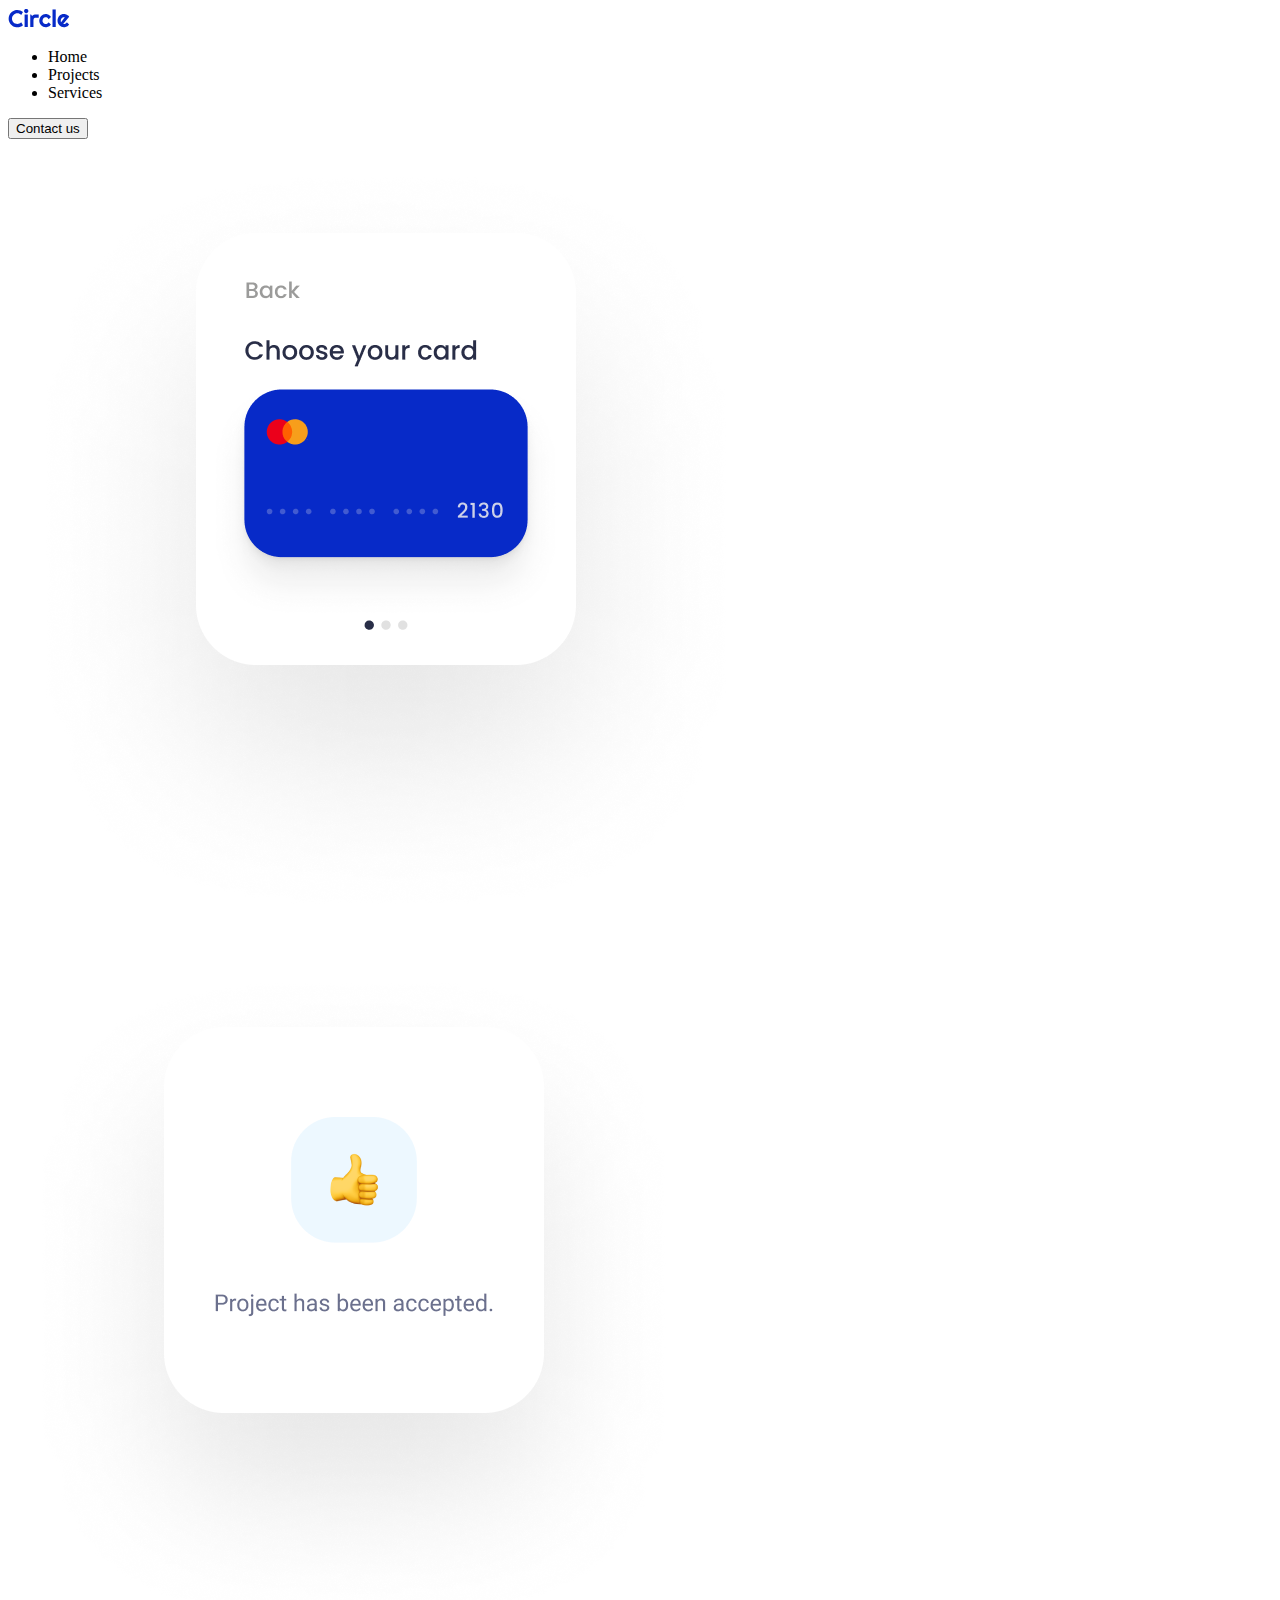
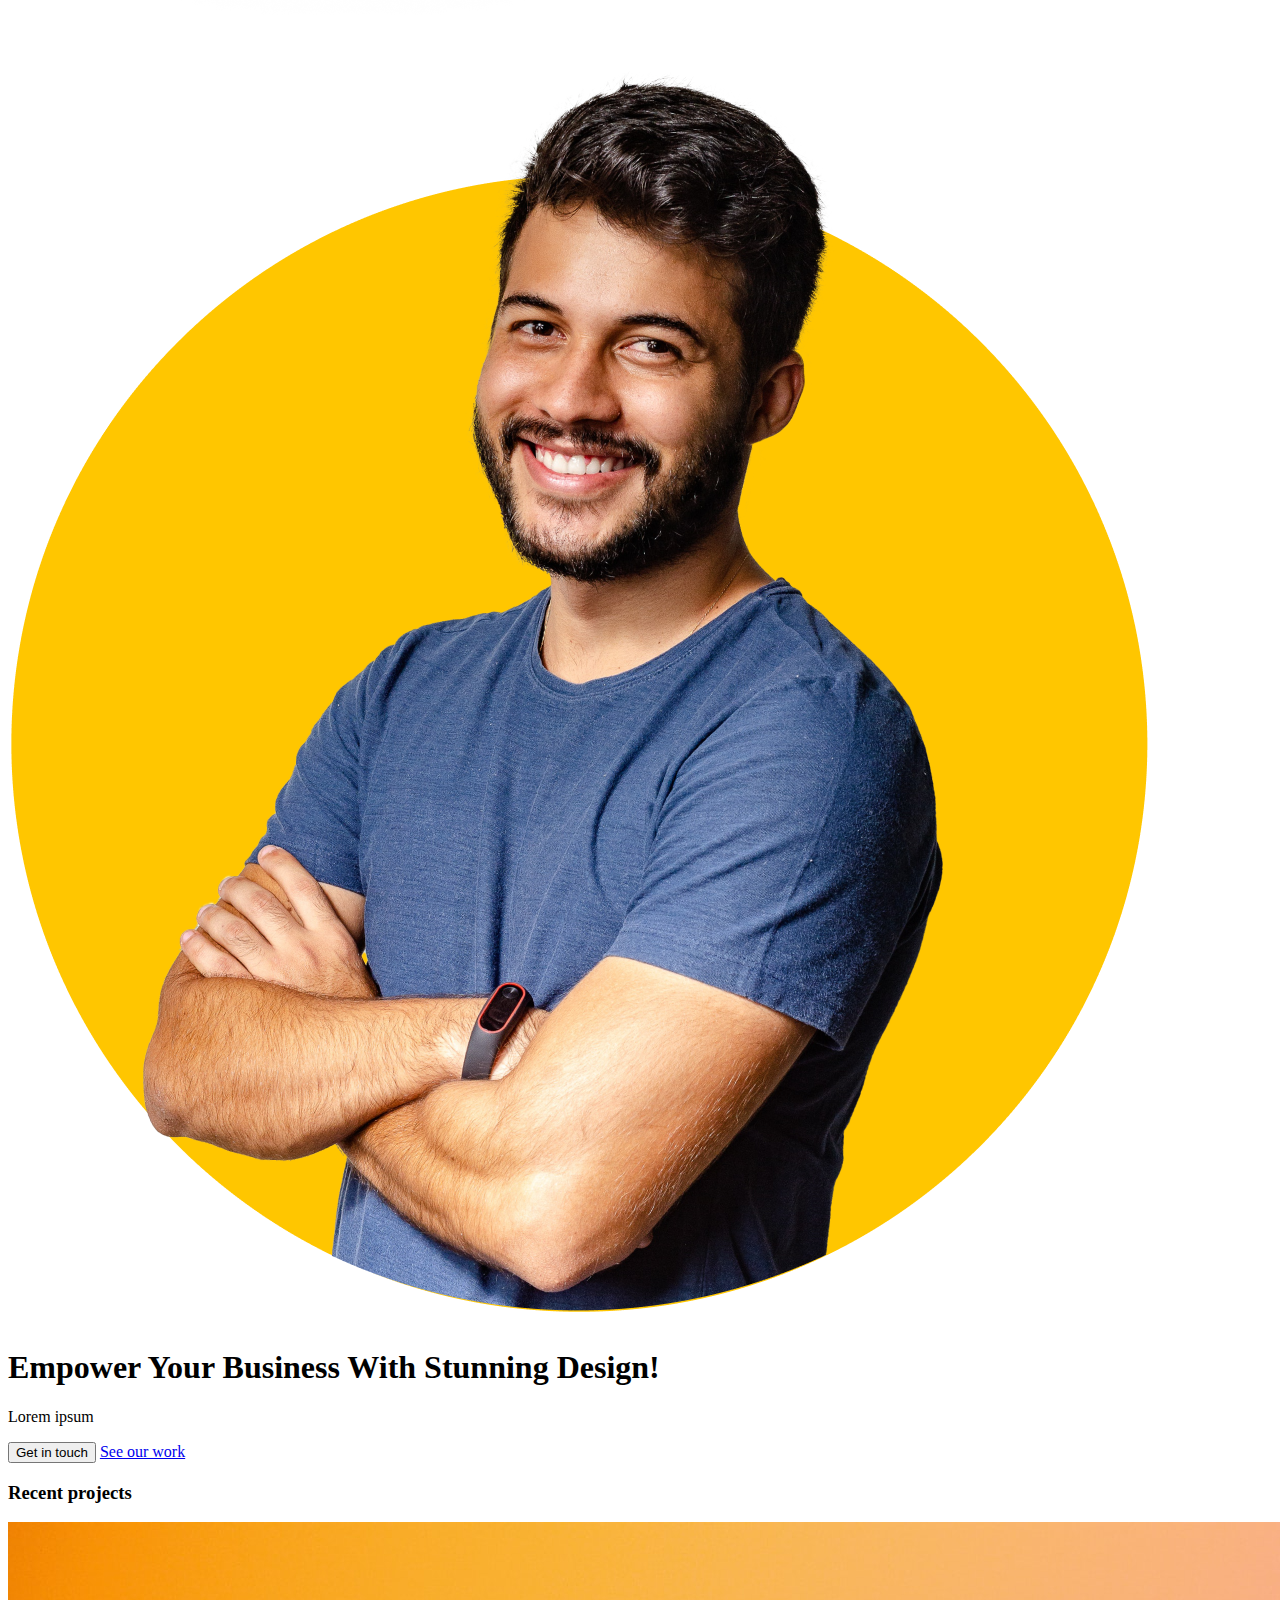
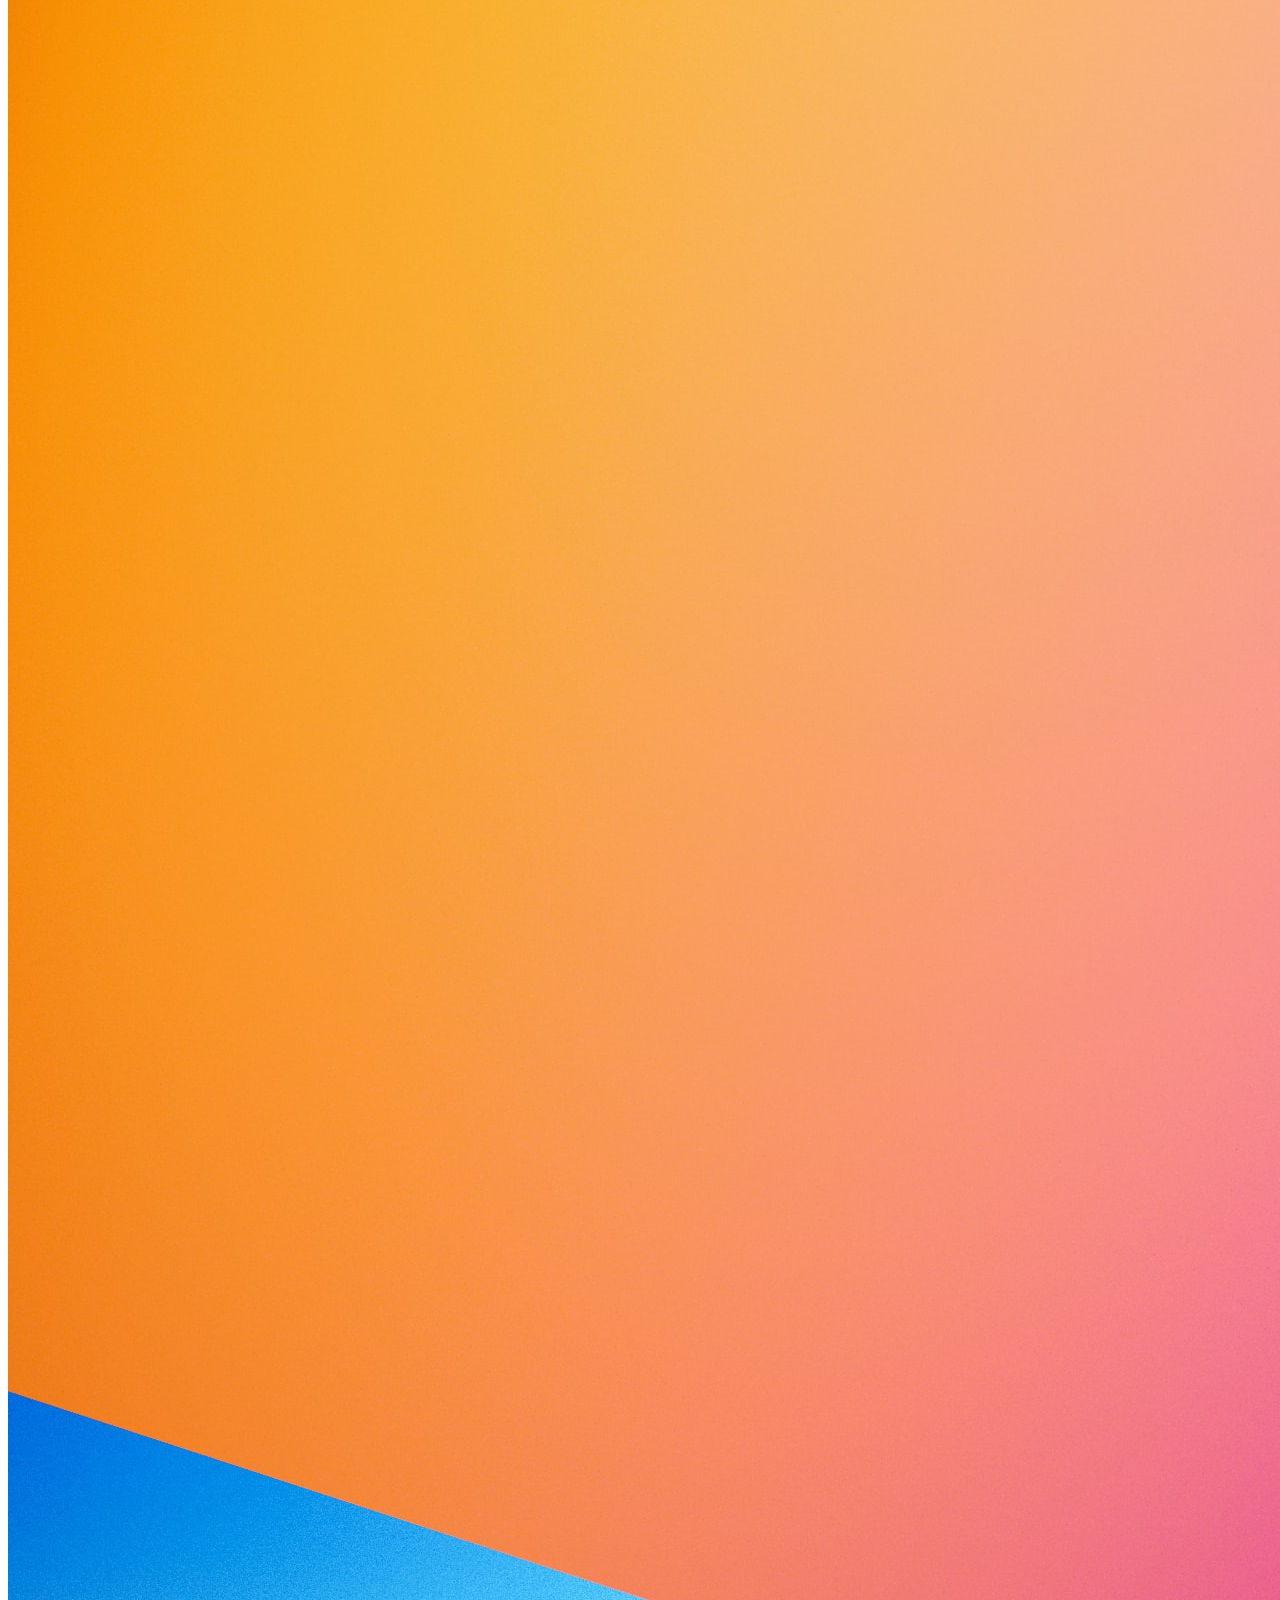
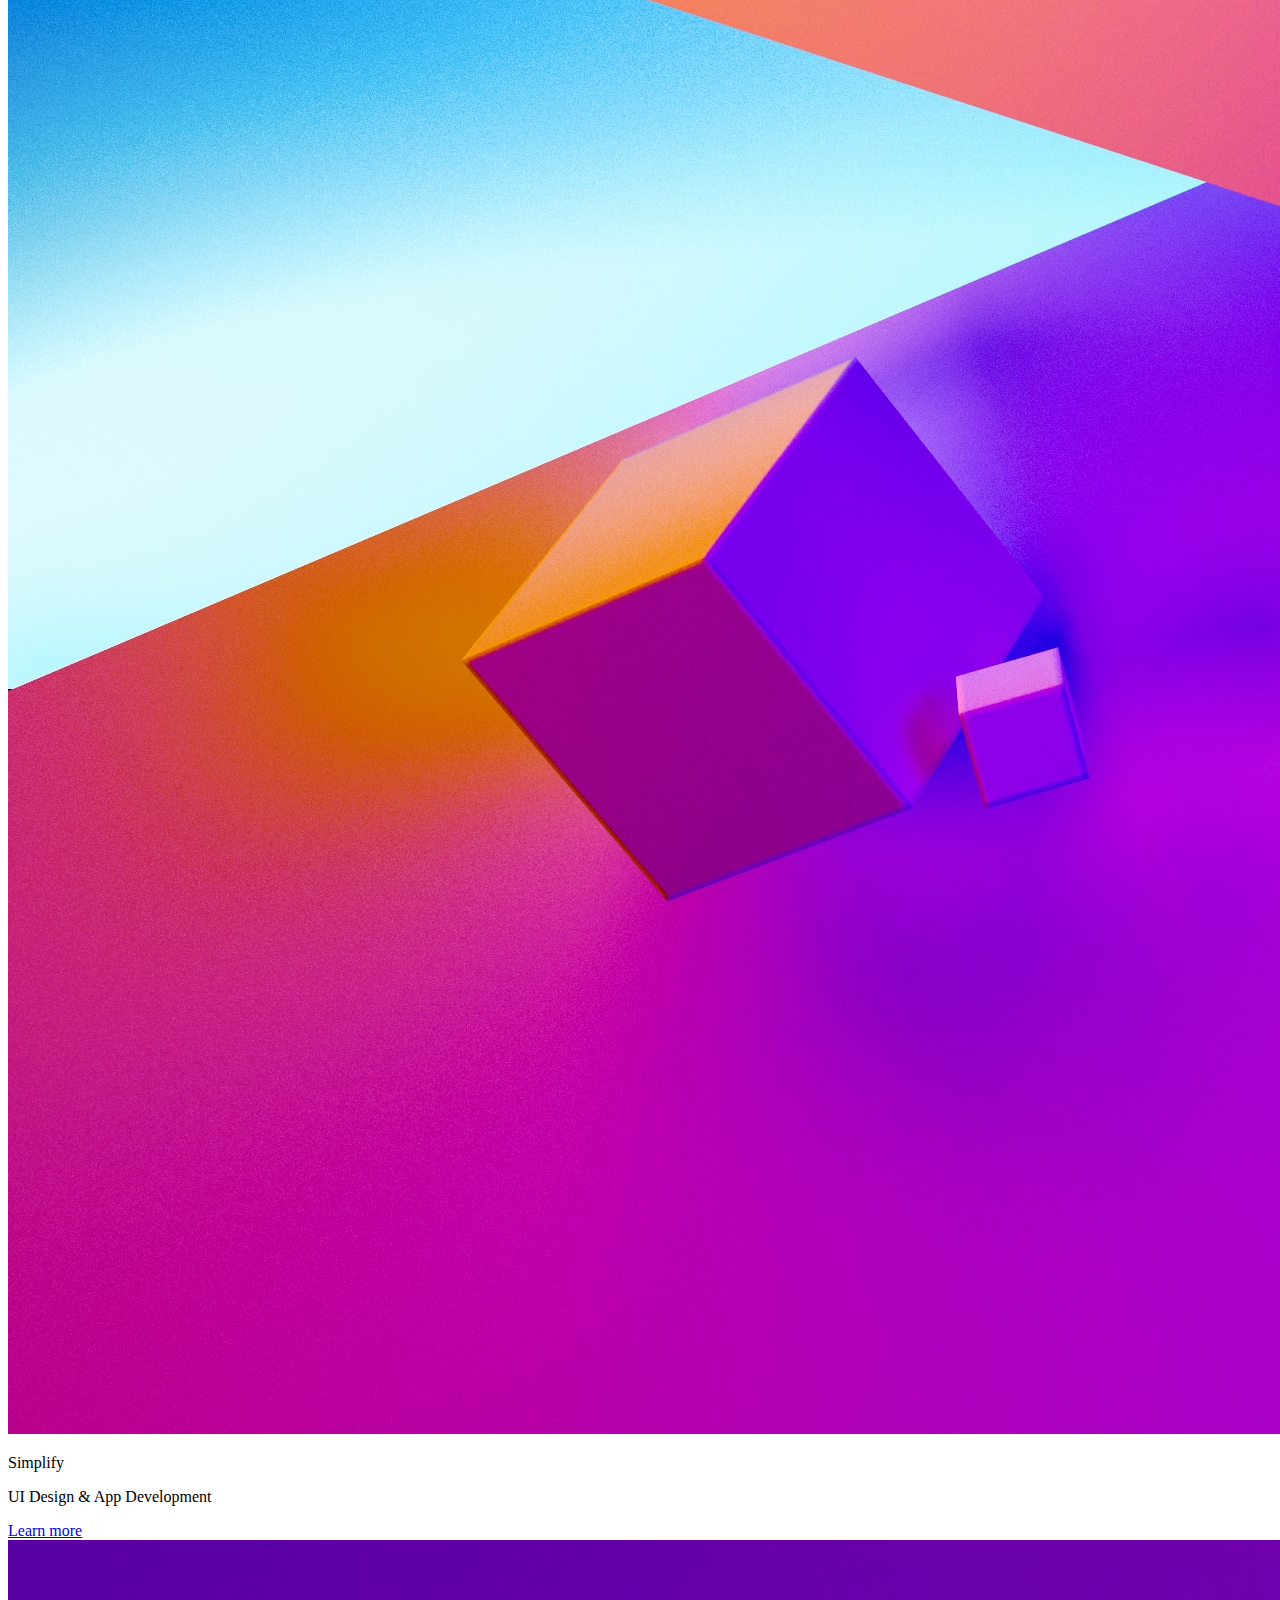
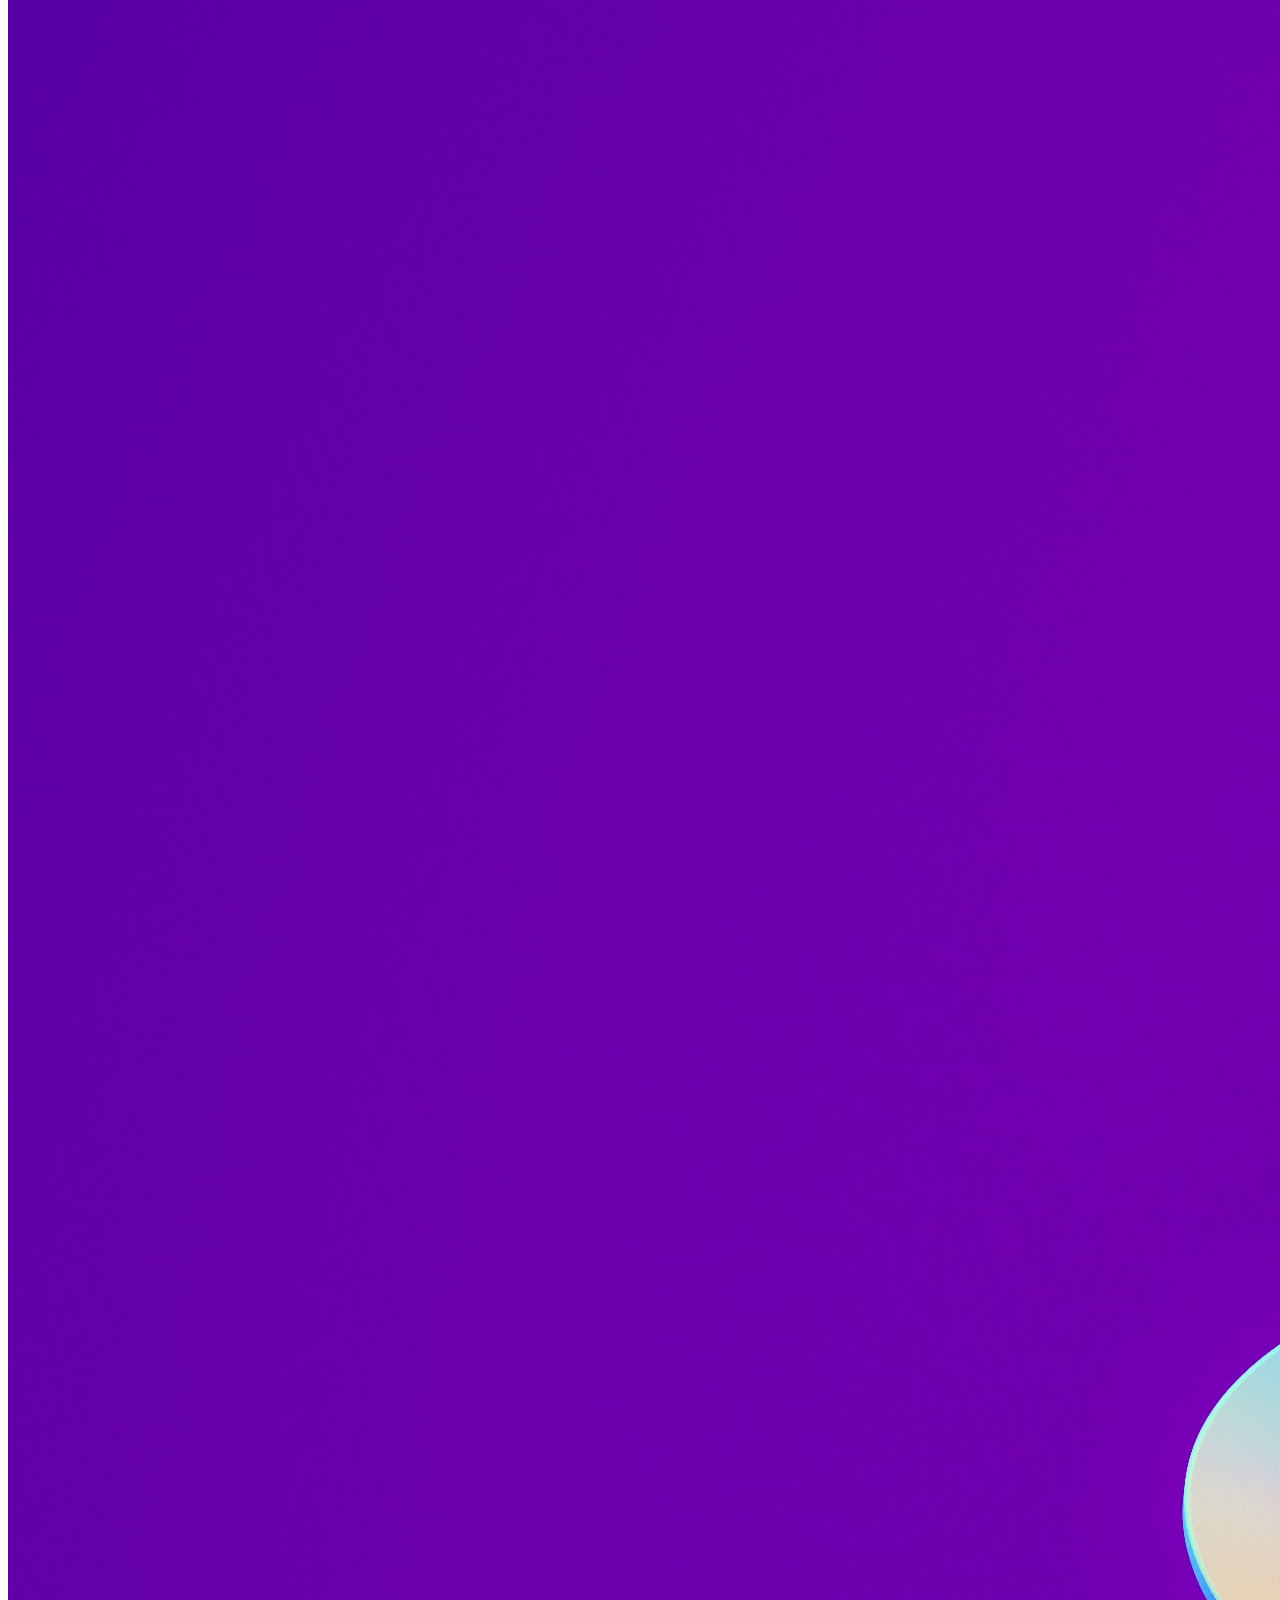
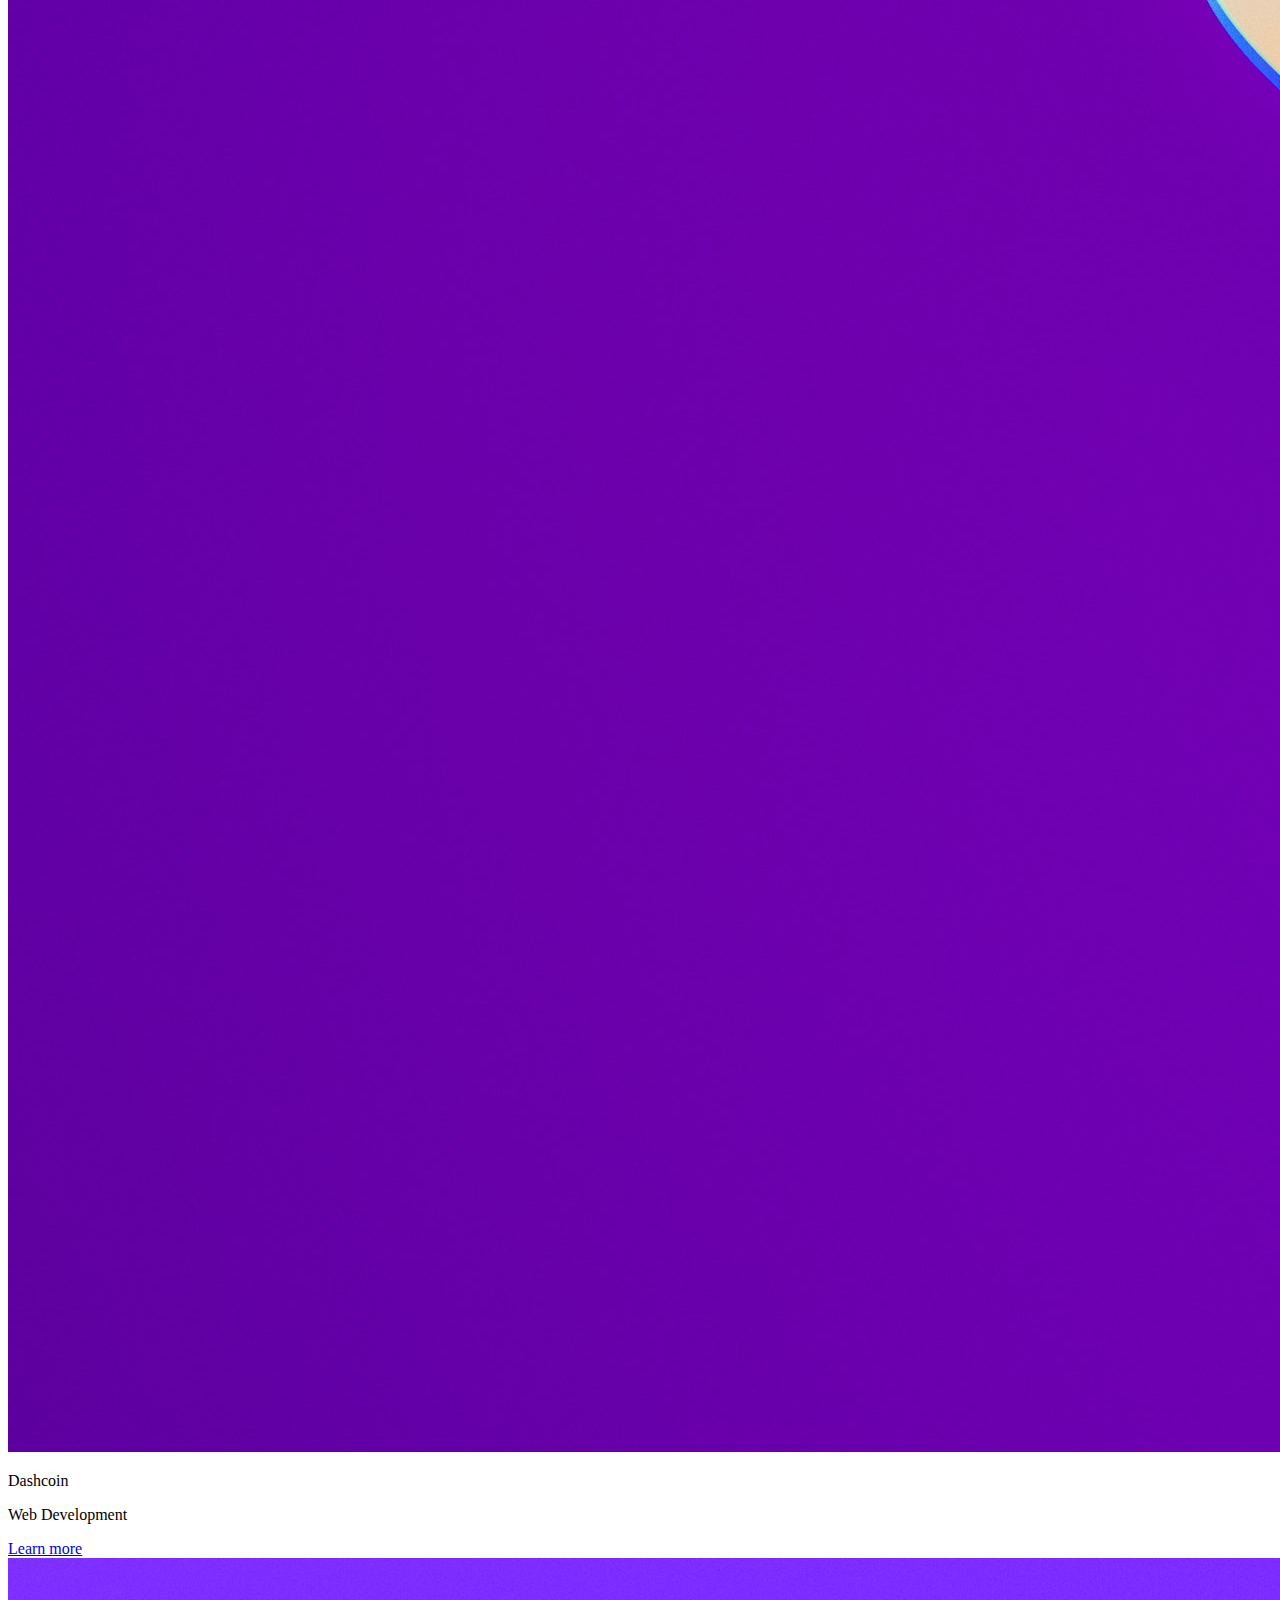
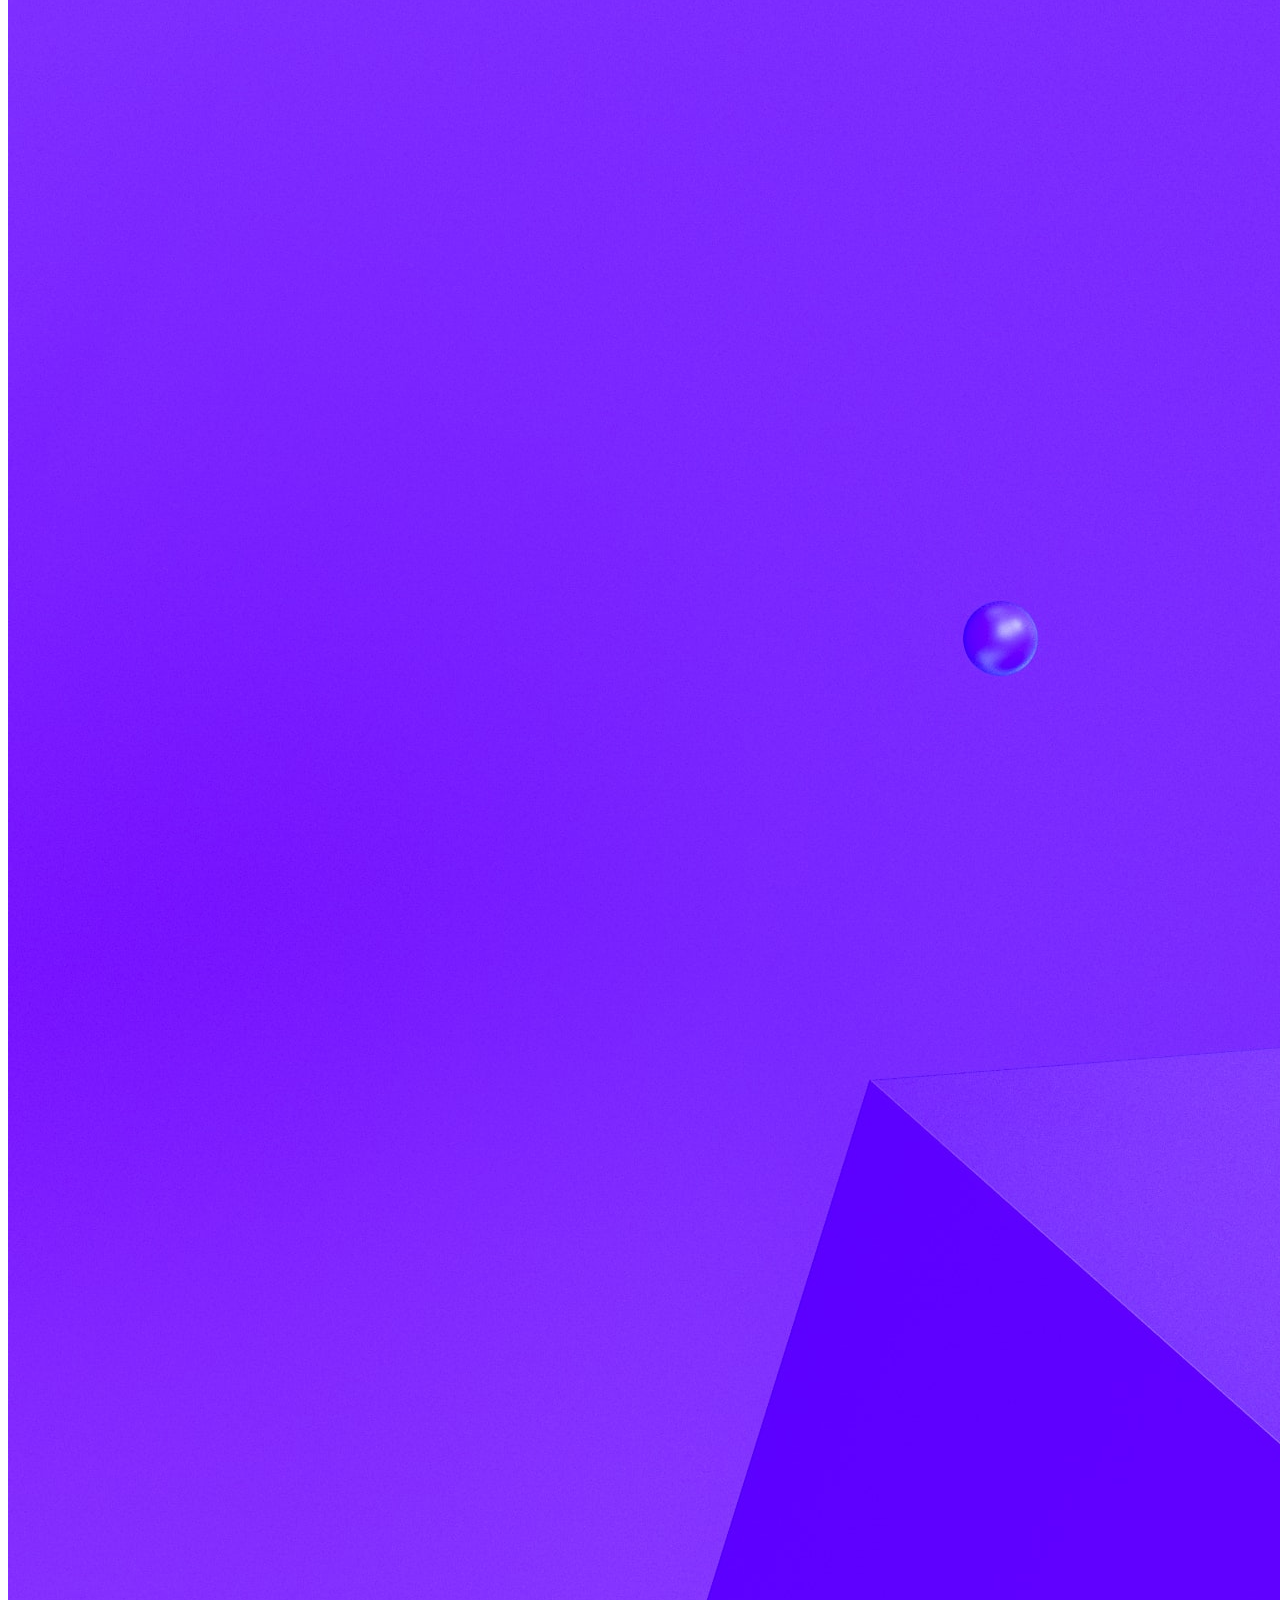
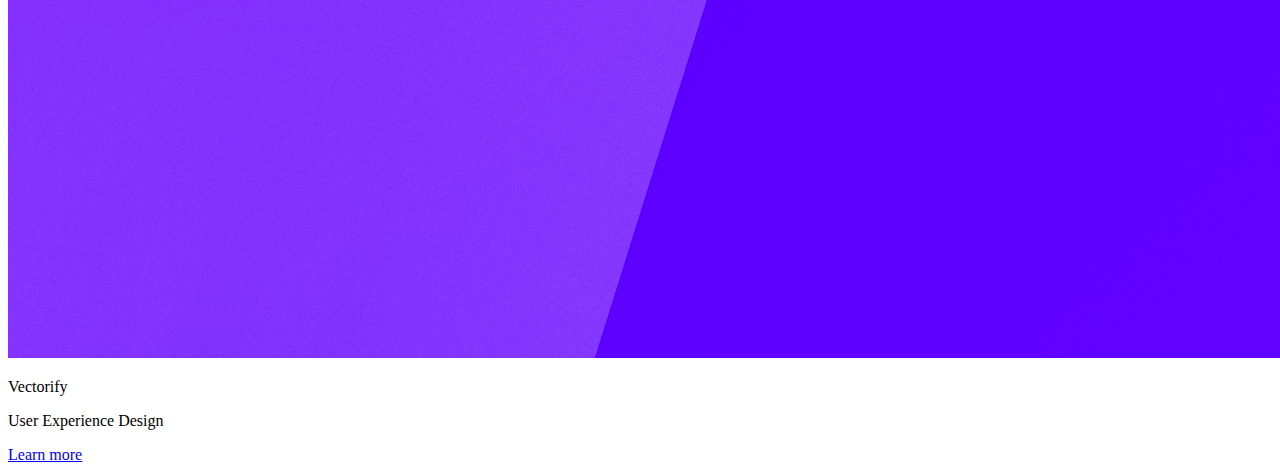
==== index.html @ b8f7ef74 "starting" ====
<!DOCTYPE html>
<html>
  <head>
    <meta charset="utf-8" />
    <meta http-equiv="X-UA-Compatible" content="IE=edge" />
    <title>Circle</title>
    <meta name="viewport" content="width=device-width, initial-scale=1" />
    <link rel="stylesheet" href="styles\style.css" />
    <script src="js\index.js"></script>
  </head>

  <body>

    <nav>
        <container>
            <img src="project-assets\logos\circle.svg">
            <ul>
              <li>Home</li>
              <li>Projects</li>
              <li>Services</li>
            </ul>
            <button name="favorito" type="button">Contact us</button>
        </container>
    </nav>

    <section class="hero">
      <div class="container">
        <div class="image">
          <div class="card1">
            <img src="project-assets\hero-section\card-1.png">
          </div>    
          <div class="card2">
            <img src="project-assets\hero-section\card-2.png">
          </div>
          <div class="hero-image">
            <img src="project-assets\hero-section\hero-image.png">
          </div>
        </div>
        <div class="content">
          <h1>Empower Your Business With Stunning Design!</h1>
          <p>Lorem ipsum</p>
          <button type="button">Get in touch</button>
          <a href="#">See our work</a>
        </div>
      </div>
    </section>

    <section class="recent-projects">
      <div class="container2">
        <h3>Recent projects</h3>
        <div class="project-examples">
          <div class="simplify">
            <img src="project-assets\projects-section\1.jpg">
            <p clas="project-title">Simplify</p>
            <p>UI Design & App Development</p>
            <a href="#">Learn more</a>
          </div>
          <div class="dashcoin">
            <img src="project-assets\projects-section\2.jpg">
            <p clas="project-title">Dashcoin</p>
            <p>Web Development</p>
            <a href="#">Learn more</a>
          </div>
          <div class="vectorify">
            <img src="project-assets\projects-section\3.jpg">
            <p clas="project-title">Vectorify</p>
            <p>User Experience Design</p>
            <a href="#">Learn more</a>
          </div>
        </div>
      </div>
    </section>
    <section class="client">

    </section>
    </body>
</html>
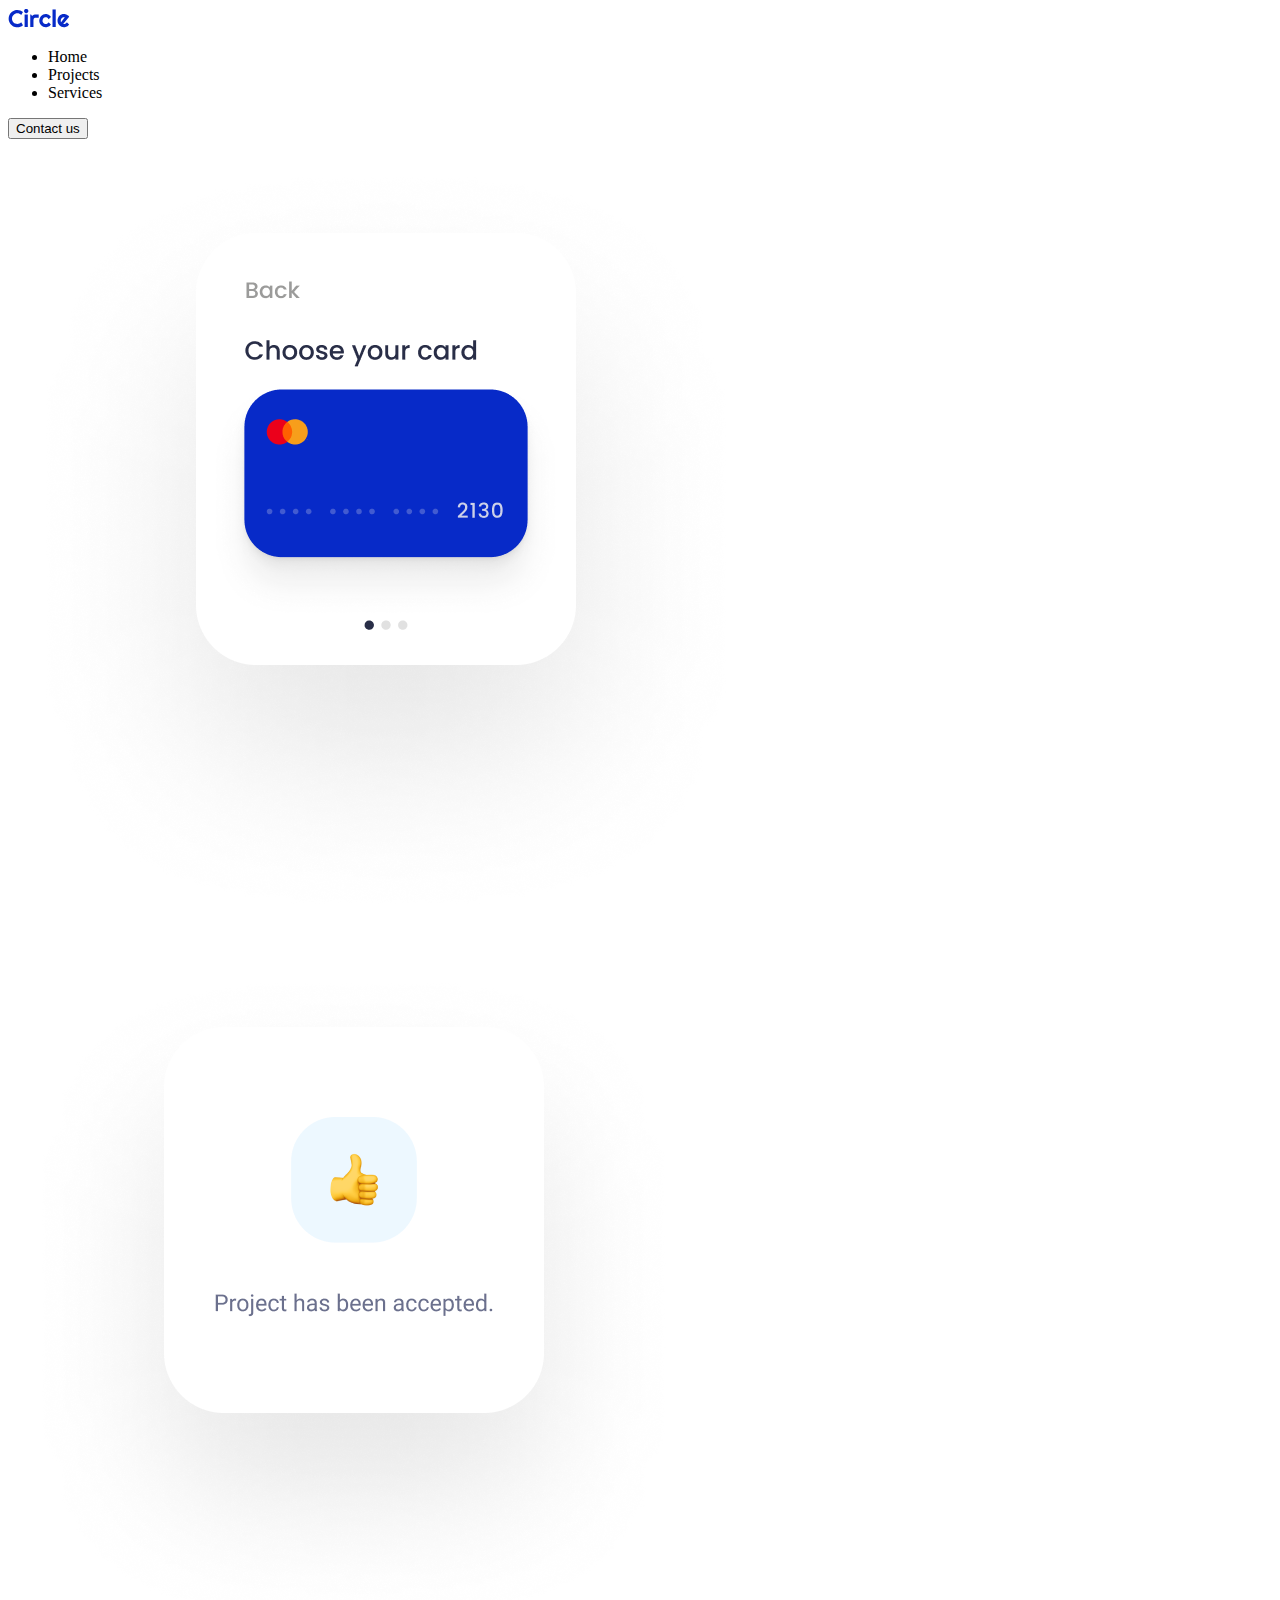
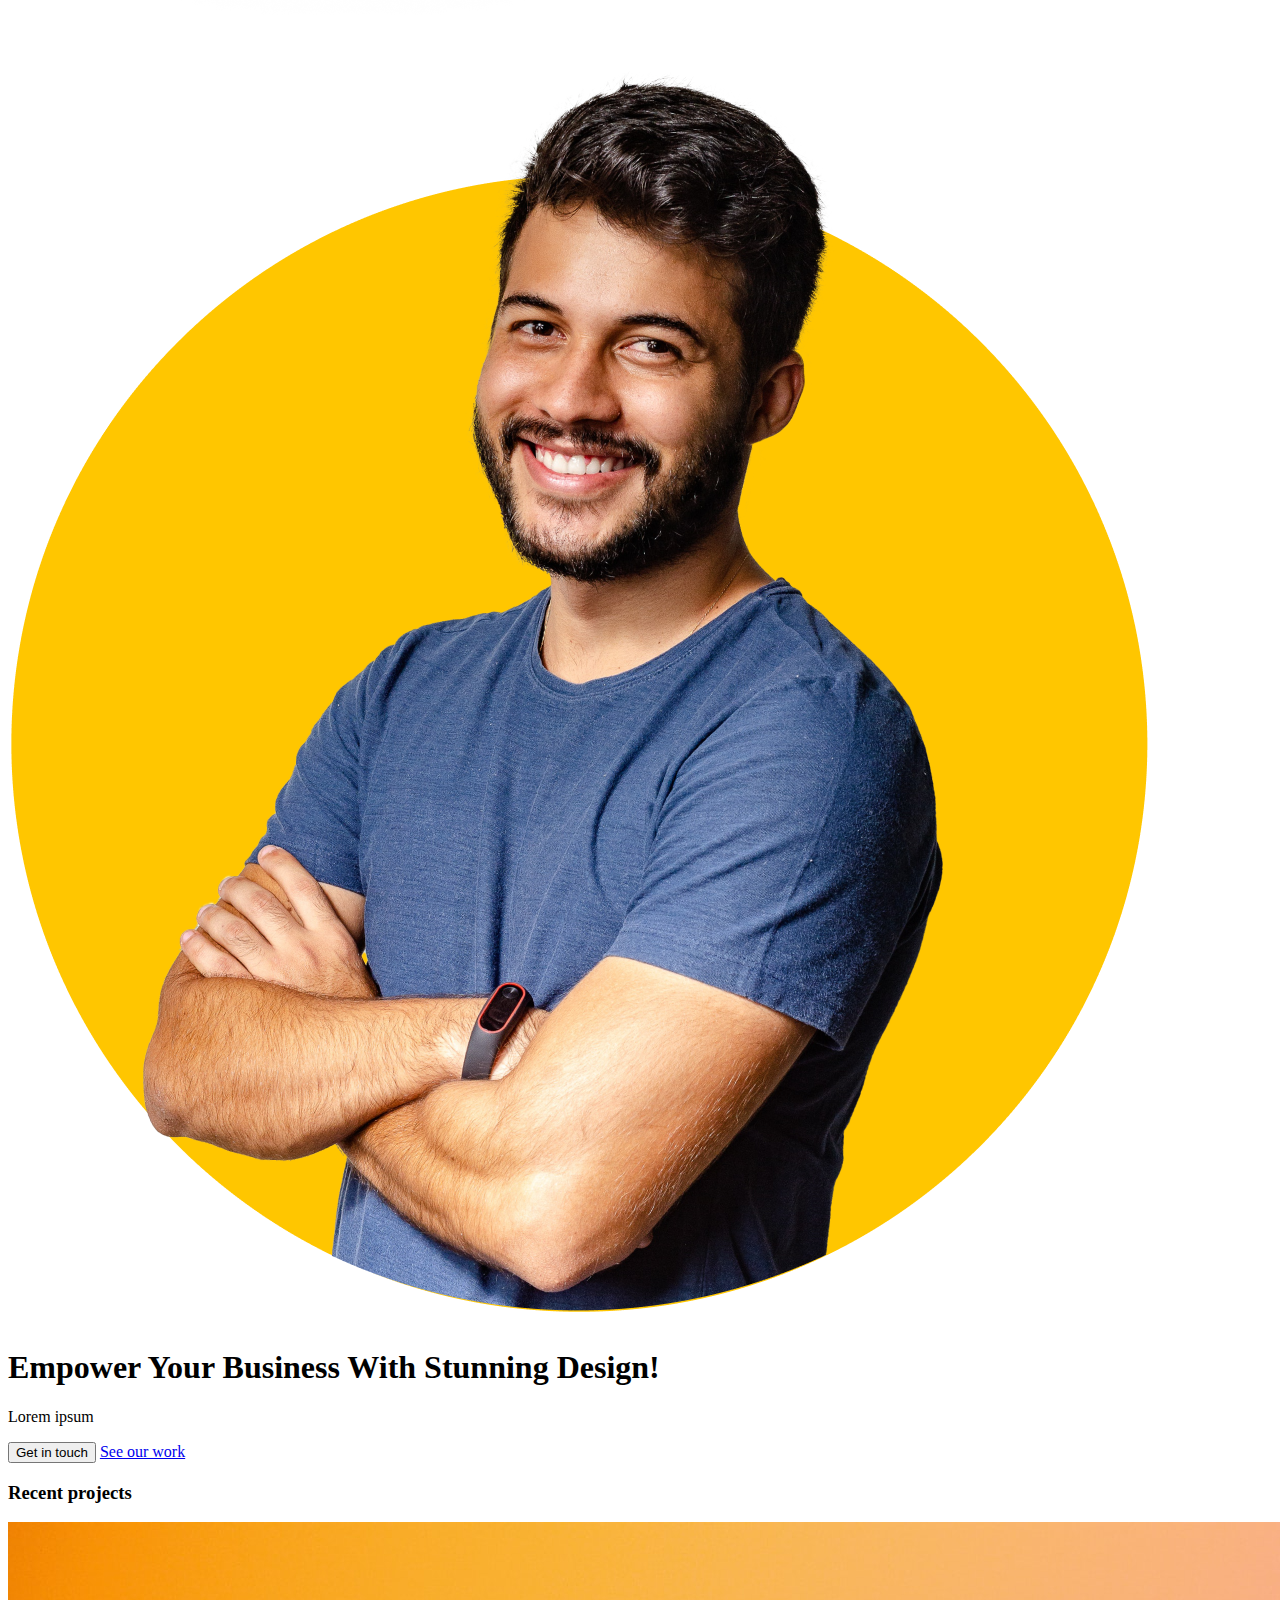
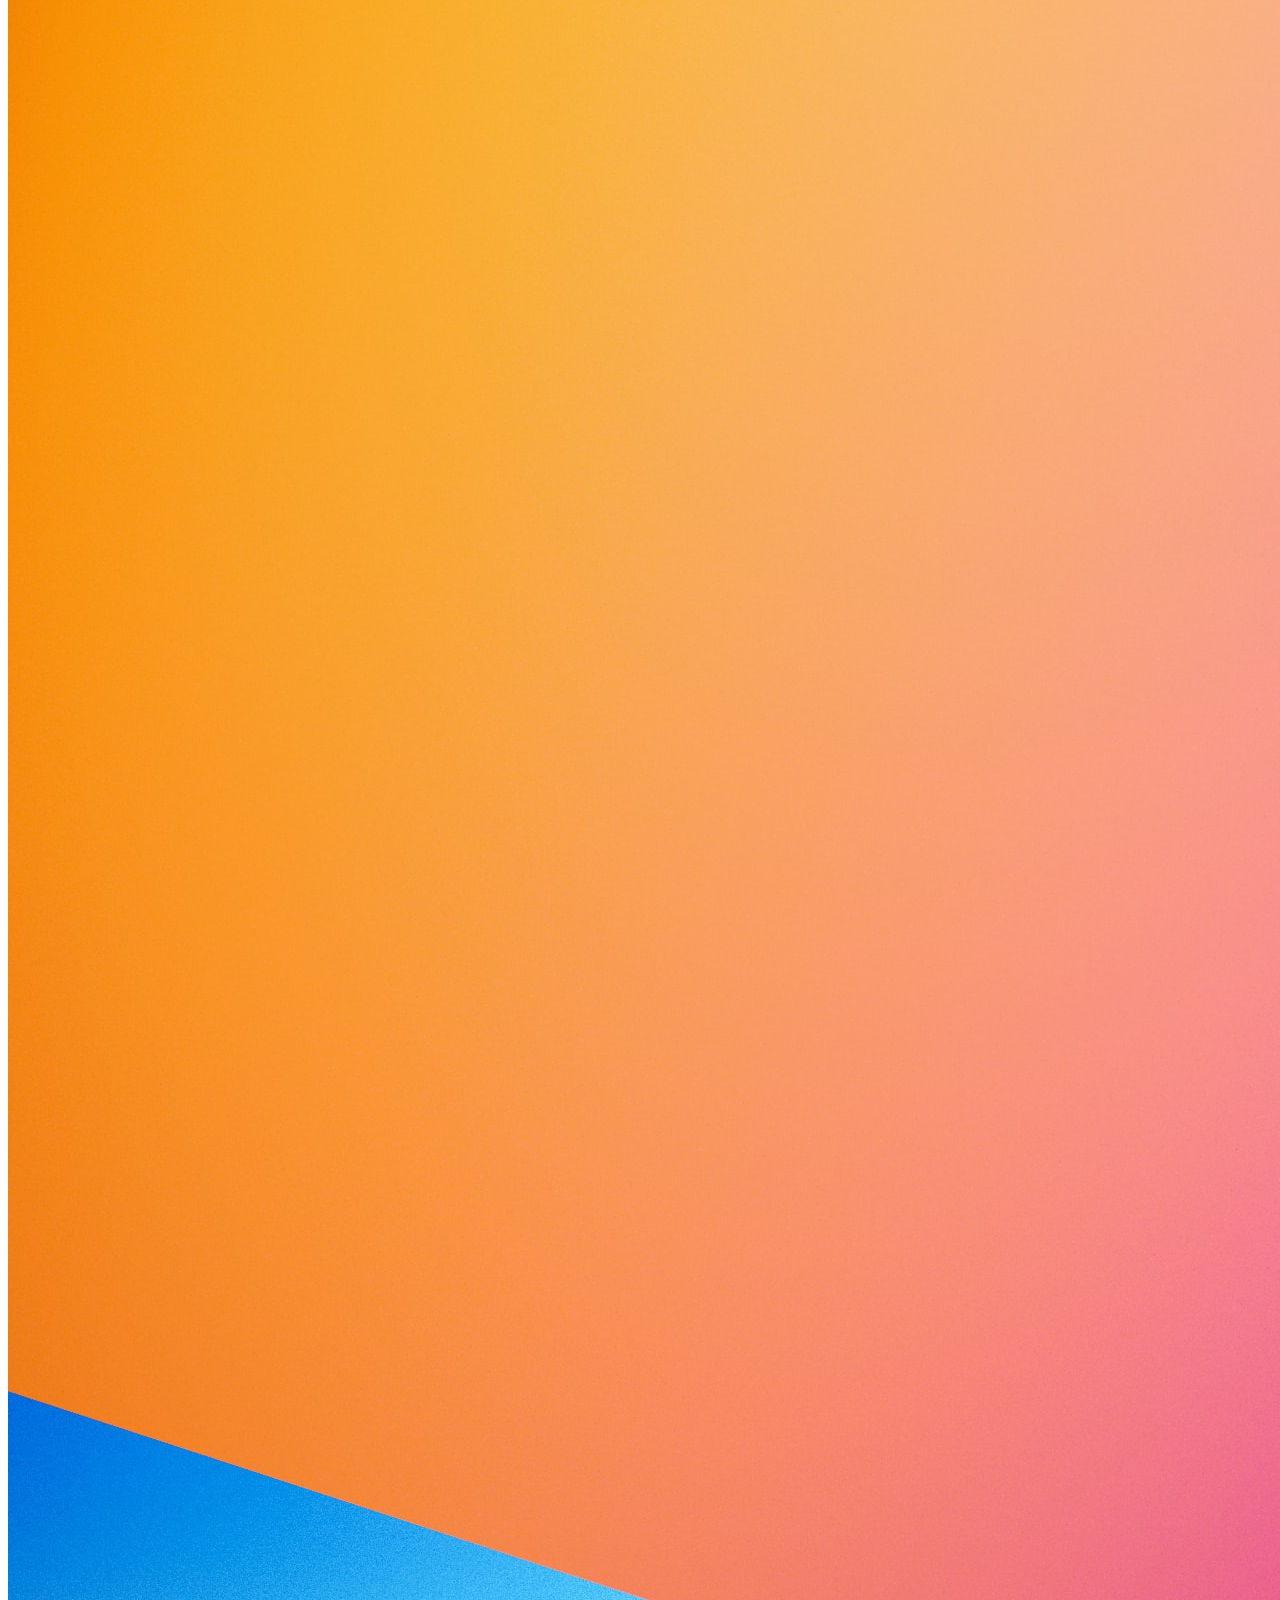
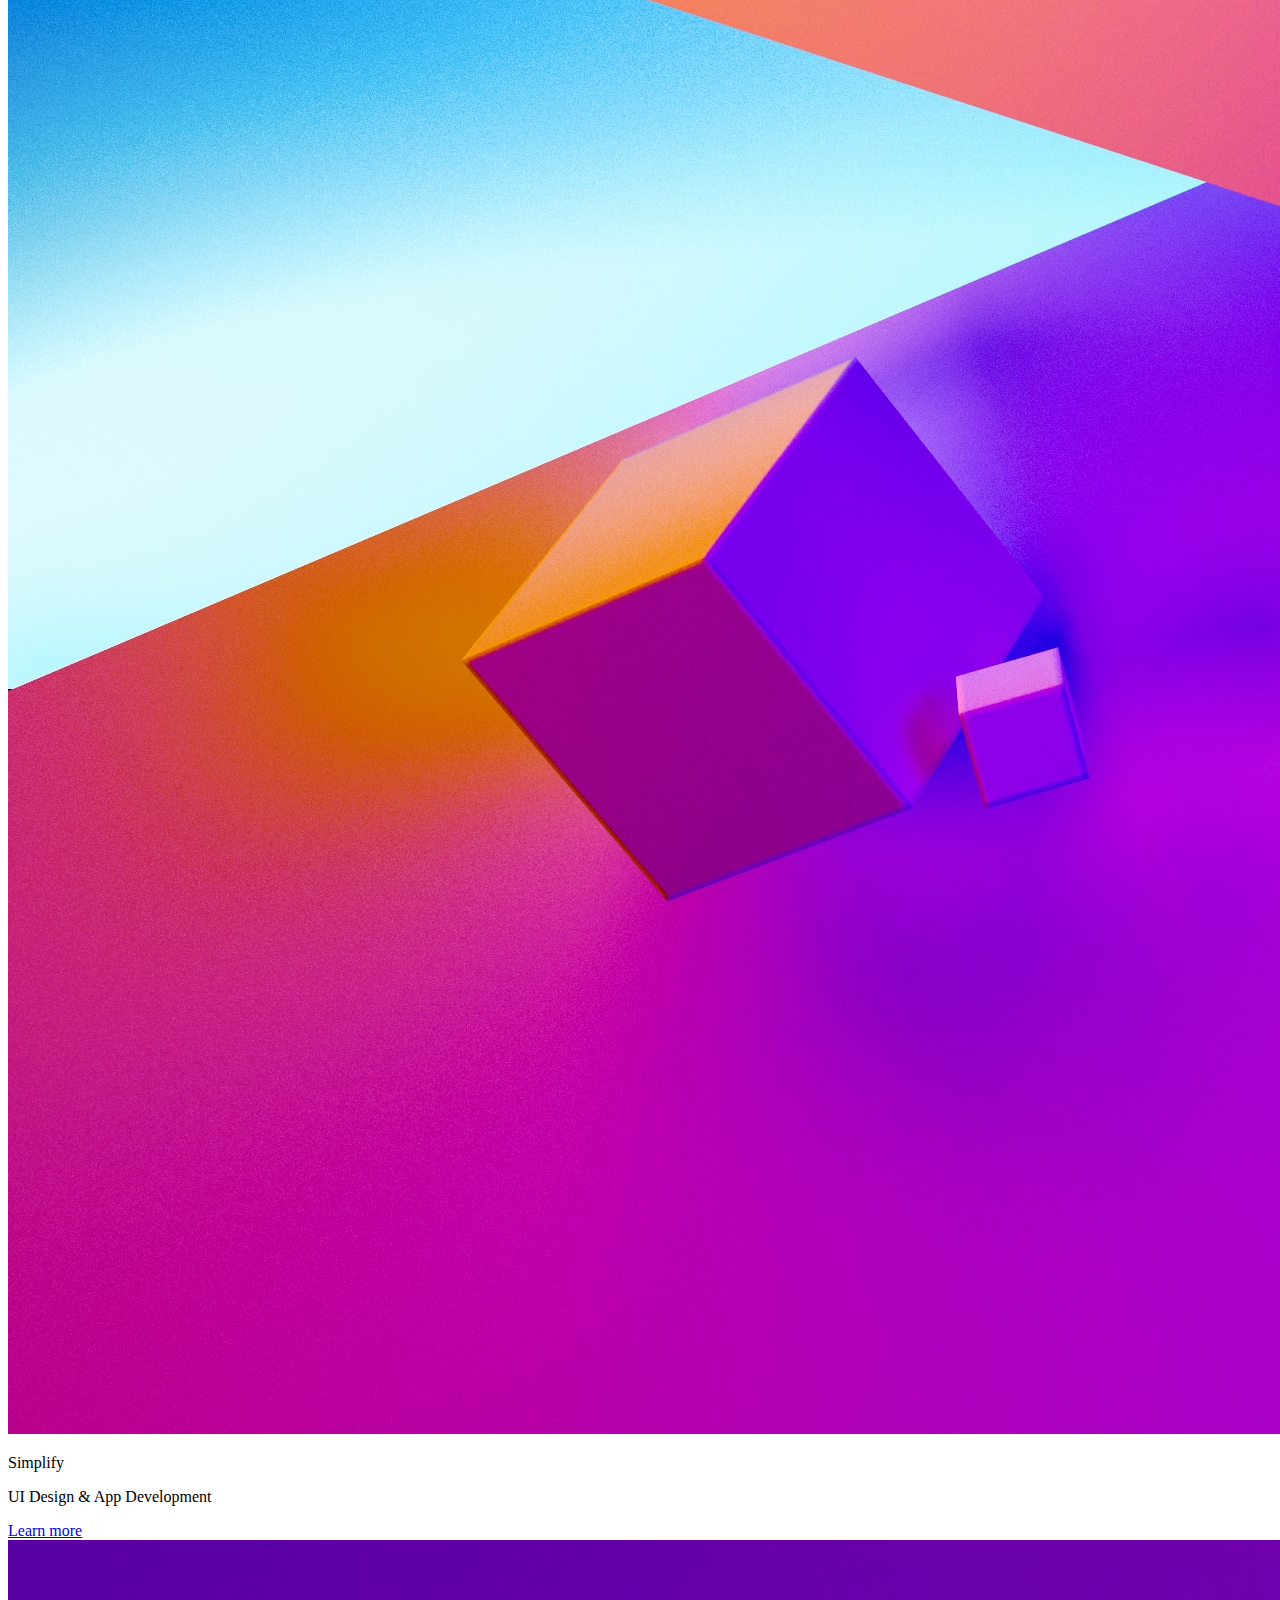
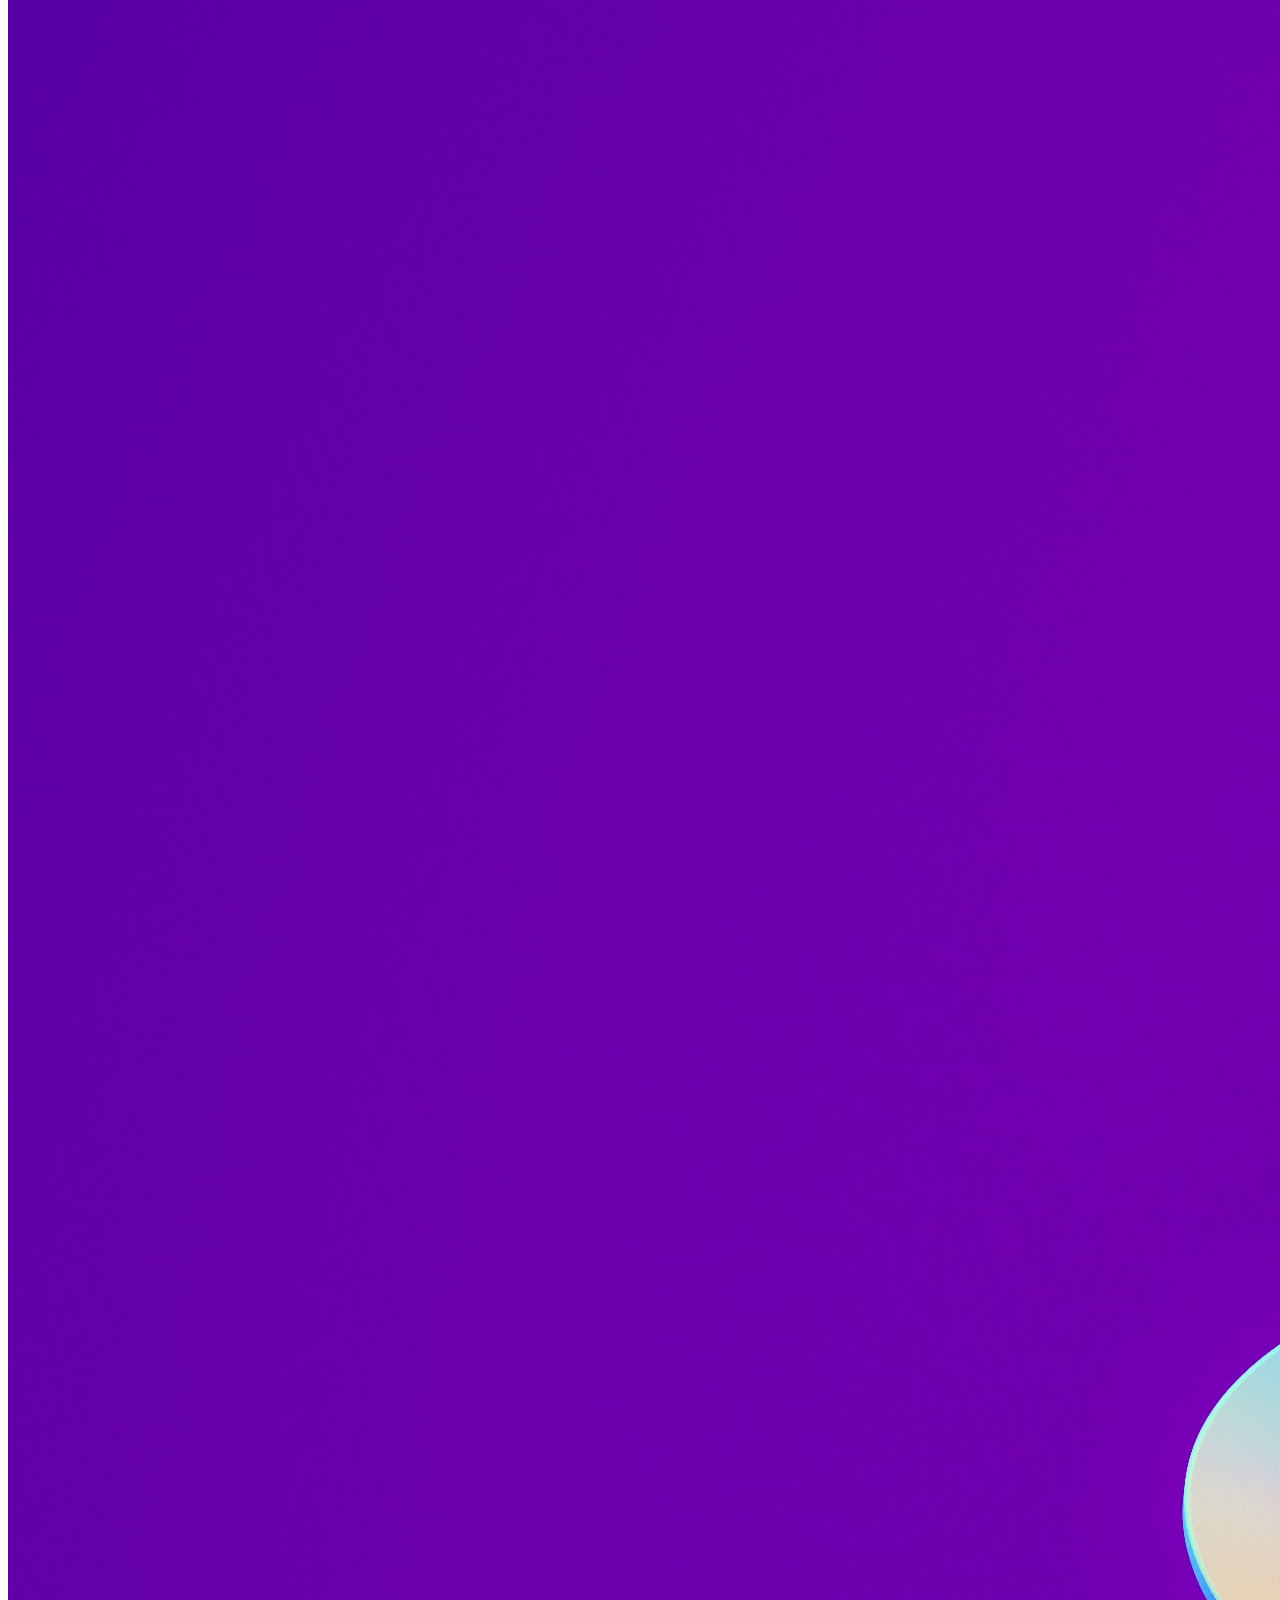
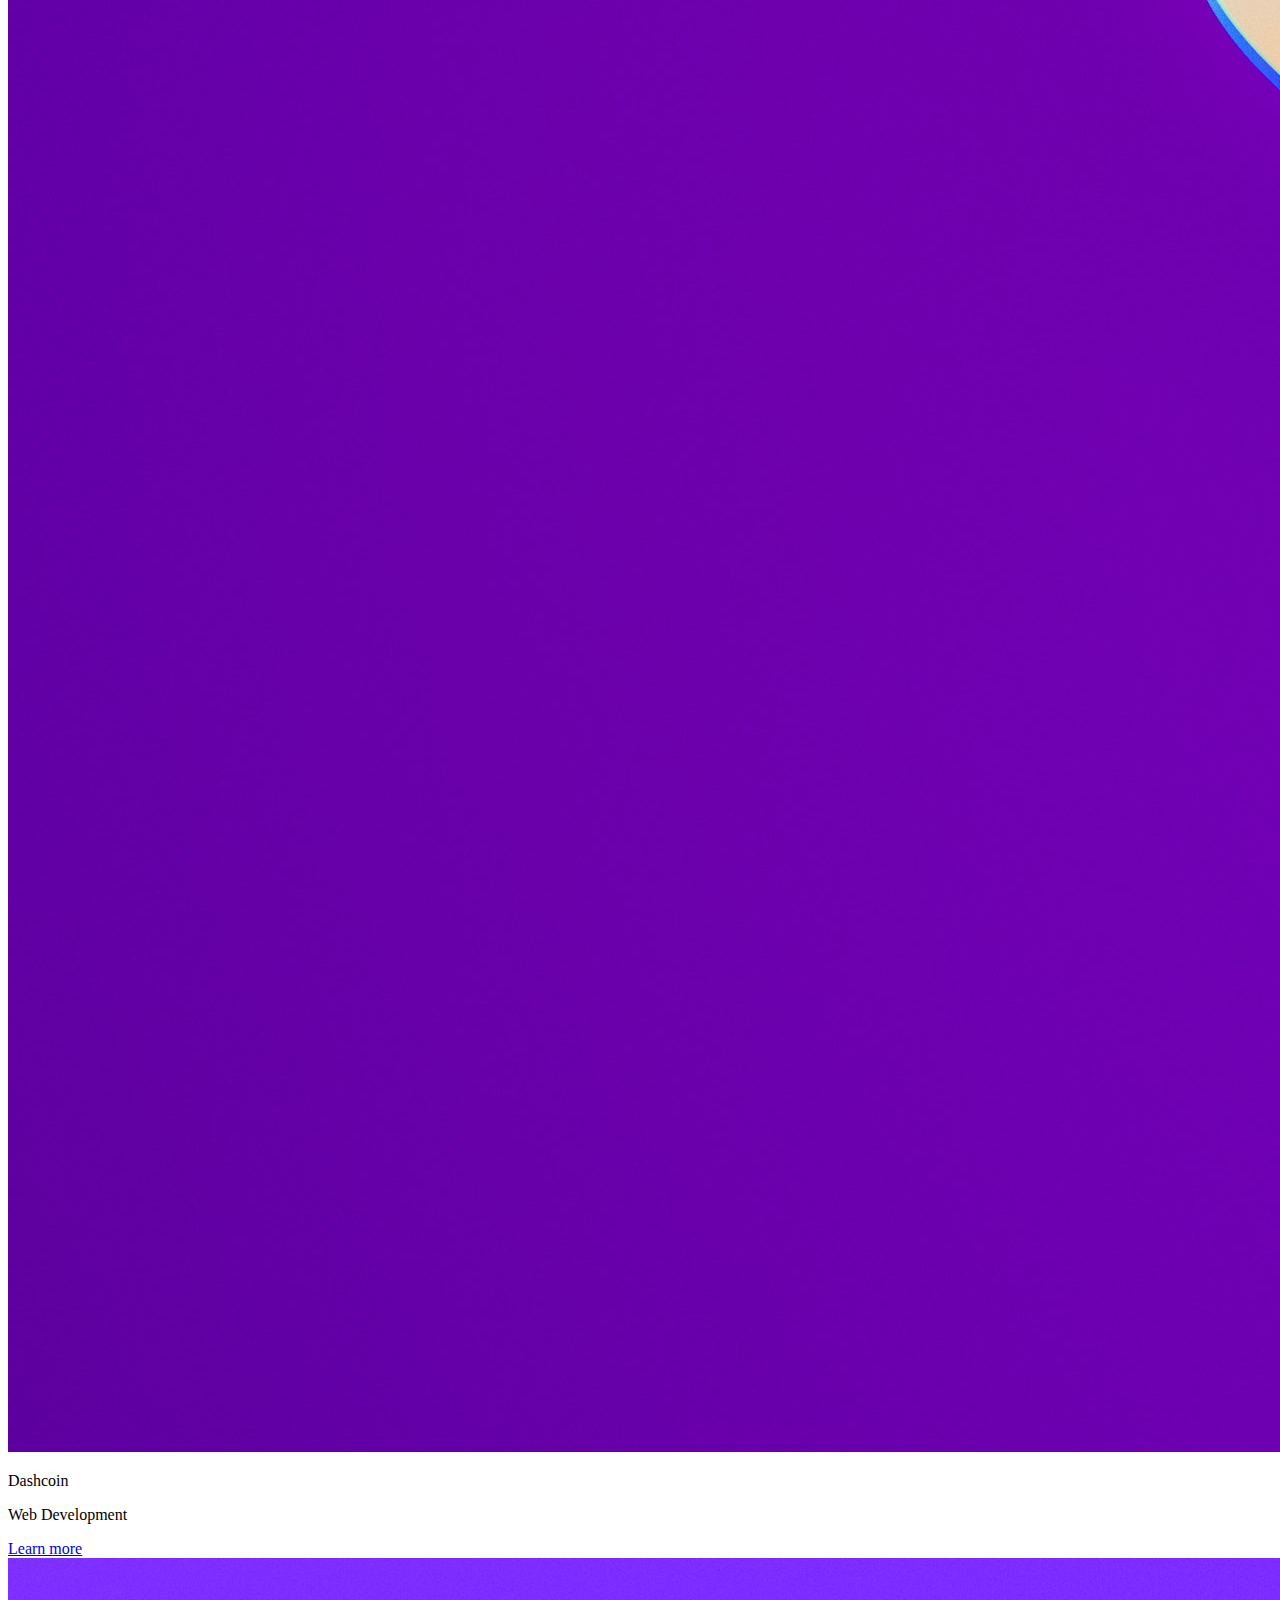
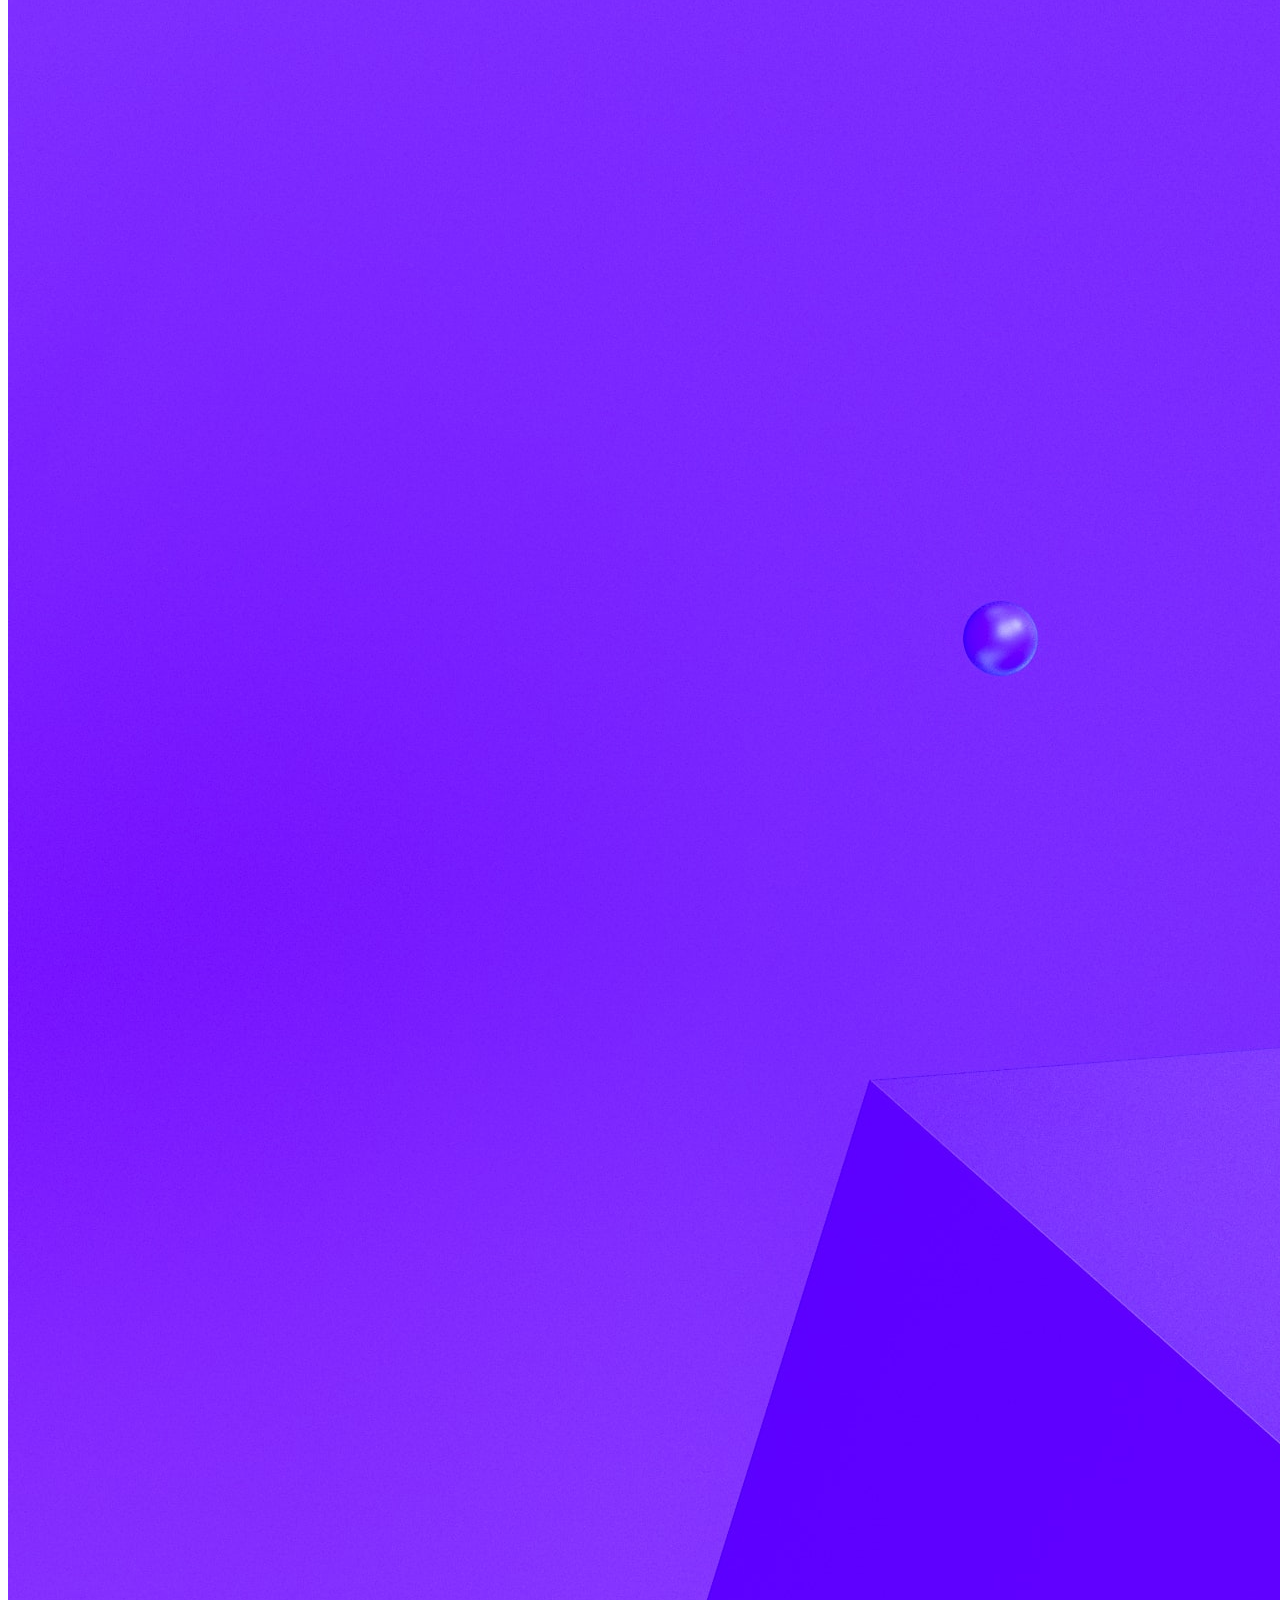
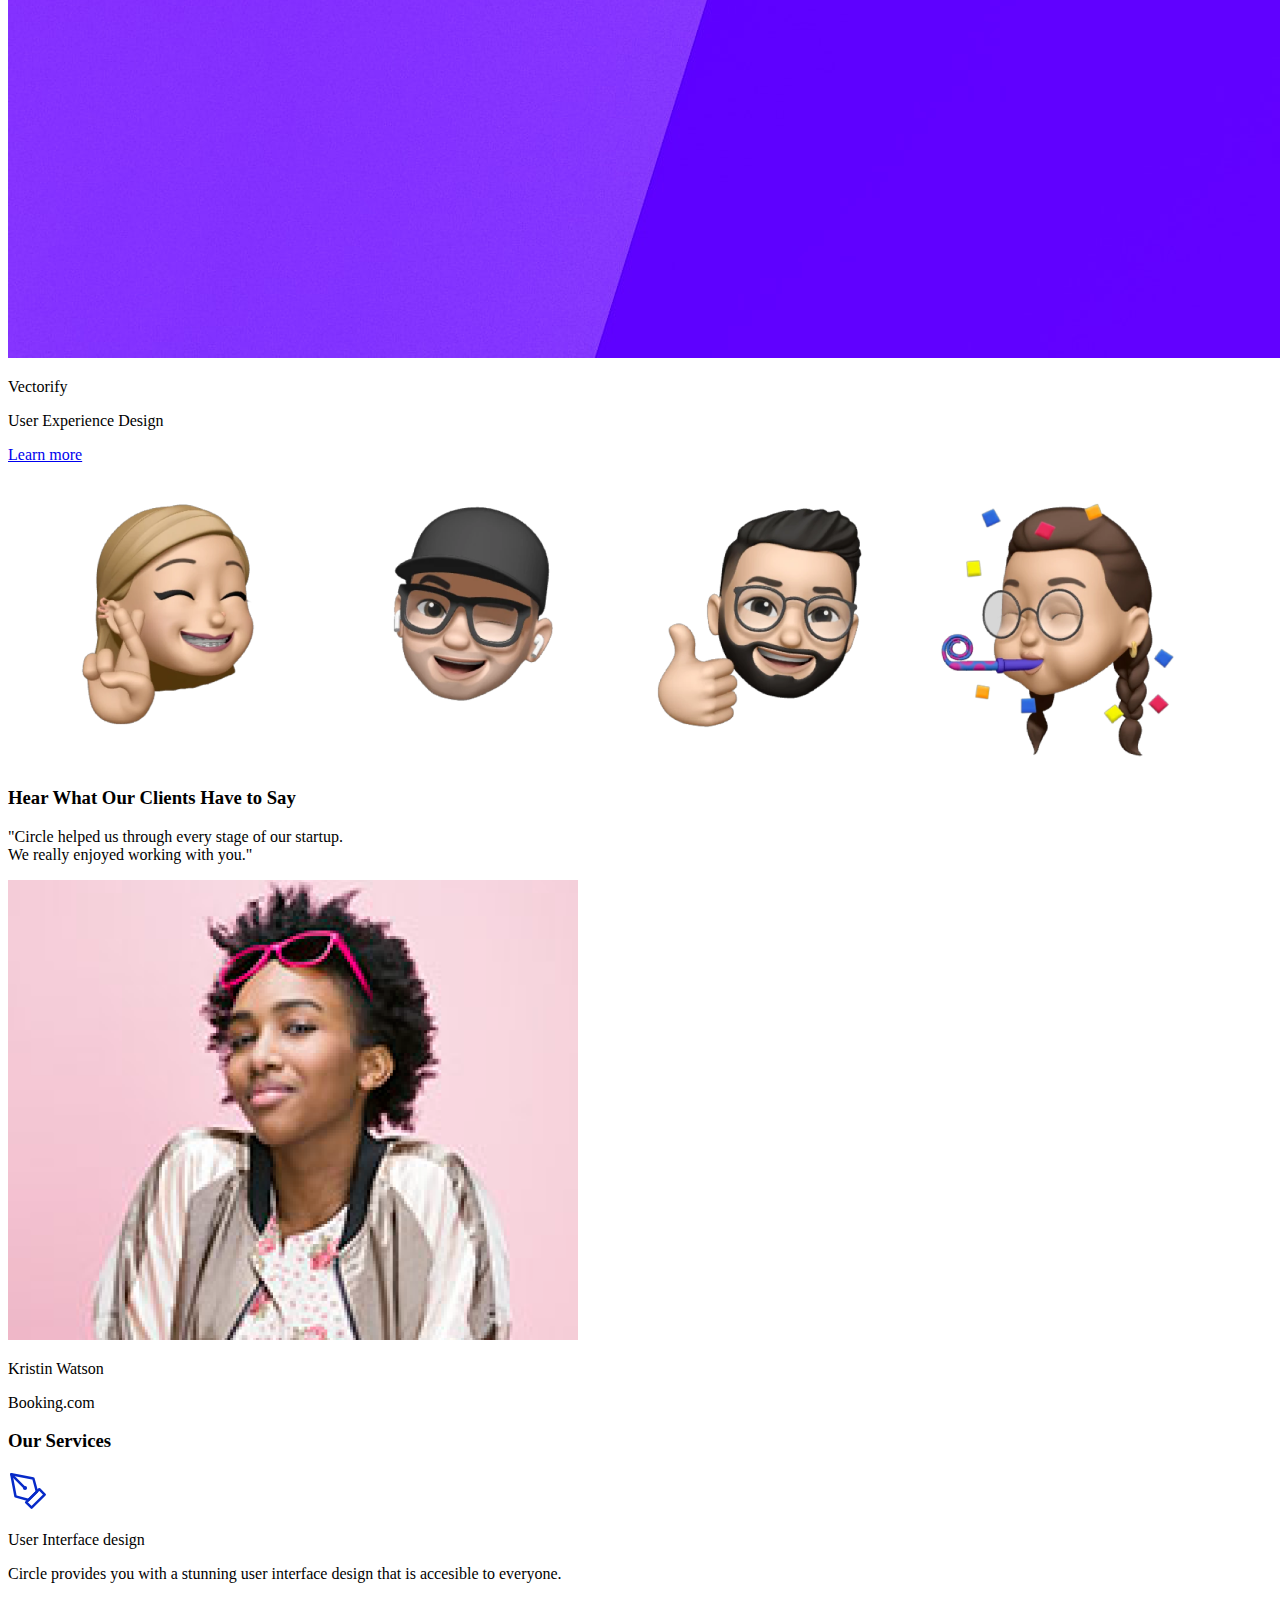
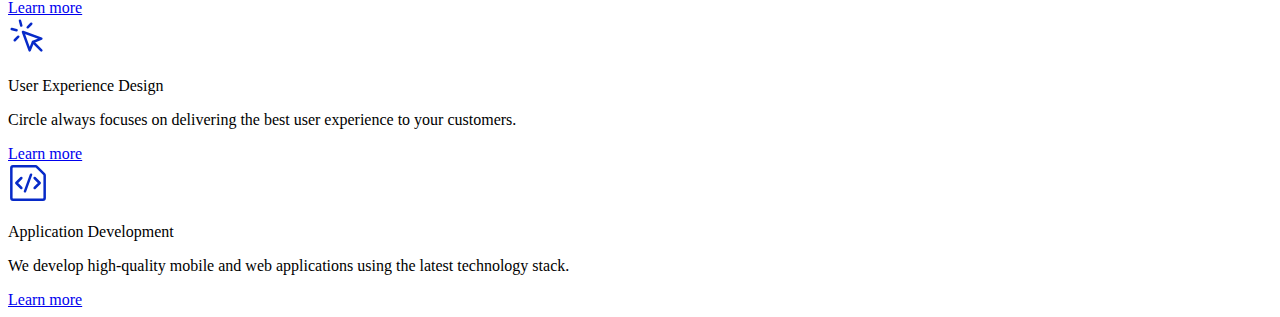
==== commit 6050bdc0: "adding html structure" ====
--- a/index.html
+++ b/index.html
@@ -70,8 +70,62 @@
         </div>
       </div>
     </section>
-    <section class="client">
+    
+    <section class="testimonial">
+      <div class="memojis">
+        <img src="project-assets\testimonial-section\memoji-1.png">
+        <img src="project-assets\testimonial-section\memoji-2.png">
+        <img src="project-assets\testimonial-section\memoji-3.png">
+        <img src="project-assets\testimonial-section\memoji-4.png">
+      </div>
+      <div class="container">
+        <div class="content">
+          <h3>Hear What Our Clients Have to Say</h3>
+          <p class="client-opinion">"Circle helped us through every stage of our startup.<br> We really enjoyed working with you."</p>
+          <div class="client-information">
+            <img src="project-assets\testimonial-section\profile.png">
+            <div class="client-text">
+              <p>Kristin Watson</p>
+              <p>Booking.com</p>
+            </div>
+          </div>
+        </div>
+      </div>
+    </section>
+
+    <section class="services">
+      <div class="container-services">
+        <h3>Our Services</h3>
+        <div class="service-examples">
+          <div class="UI-design">
+            <img src="project-assets\services-section\icons\1.svg">
+            <p clas="service-title">User Interface design</p>
+            <p>Circle provides you with a stunning user interface design that is accesible to everyone.</p>
+            <a href="#">Learn more</a>
+          </div>
+          <div class="UX-design">
+            <img src="project-assets\services-section\icons\2.svg">
+            <p clas="service-title">User Experience Design</p>
+            <p>Circle always focuses on delivering the best user experience to your customers.</p>
+            <a href="#">Learn more</a>
+          </div>
+          <div class="app-development">
+            <img src="project-assets\services-section\icons\3.svg">
+            <p clas="service-title">Application Development</p>
+            <p>We develop high-quality mobile and web applications using the latest technology stack.</p>
+            <a href="#">Learn more</a>
+          </div>
+        </div>
+      </div>
+    </section>
+    
+    <section class="CTAsection">
 
     </section>
-    </body>
+    
+    <section class="footer">
+
+    </section>
+    
+  </body>
 </html>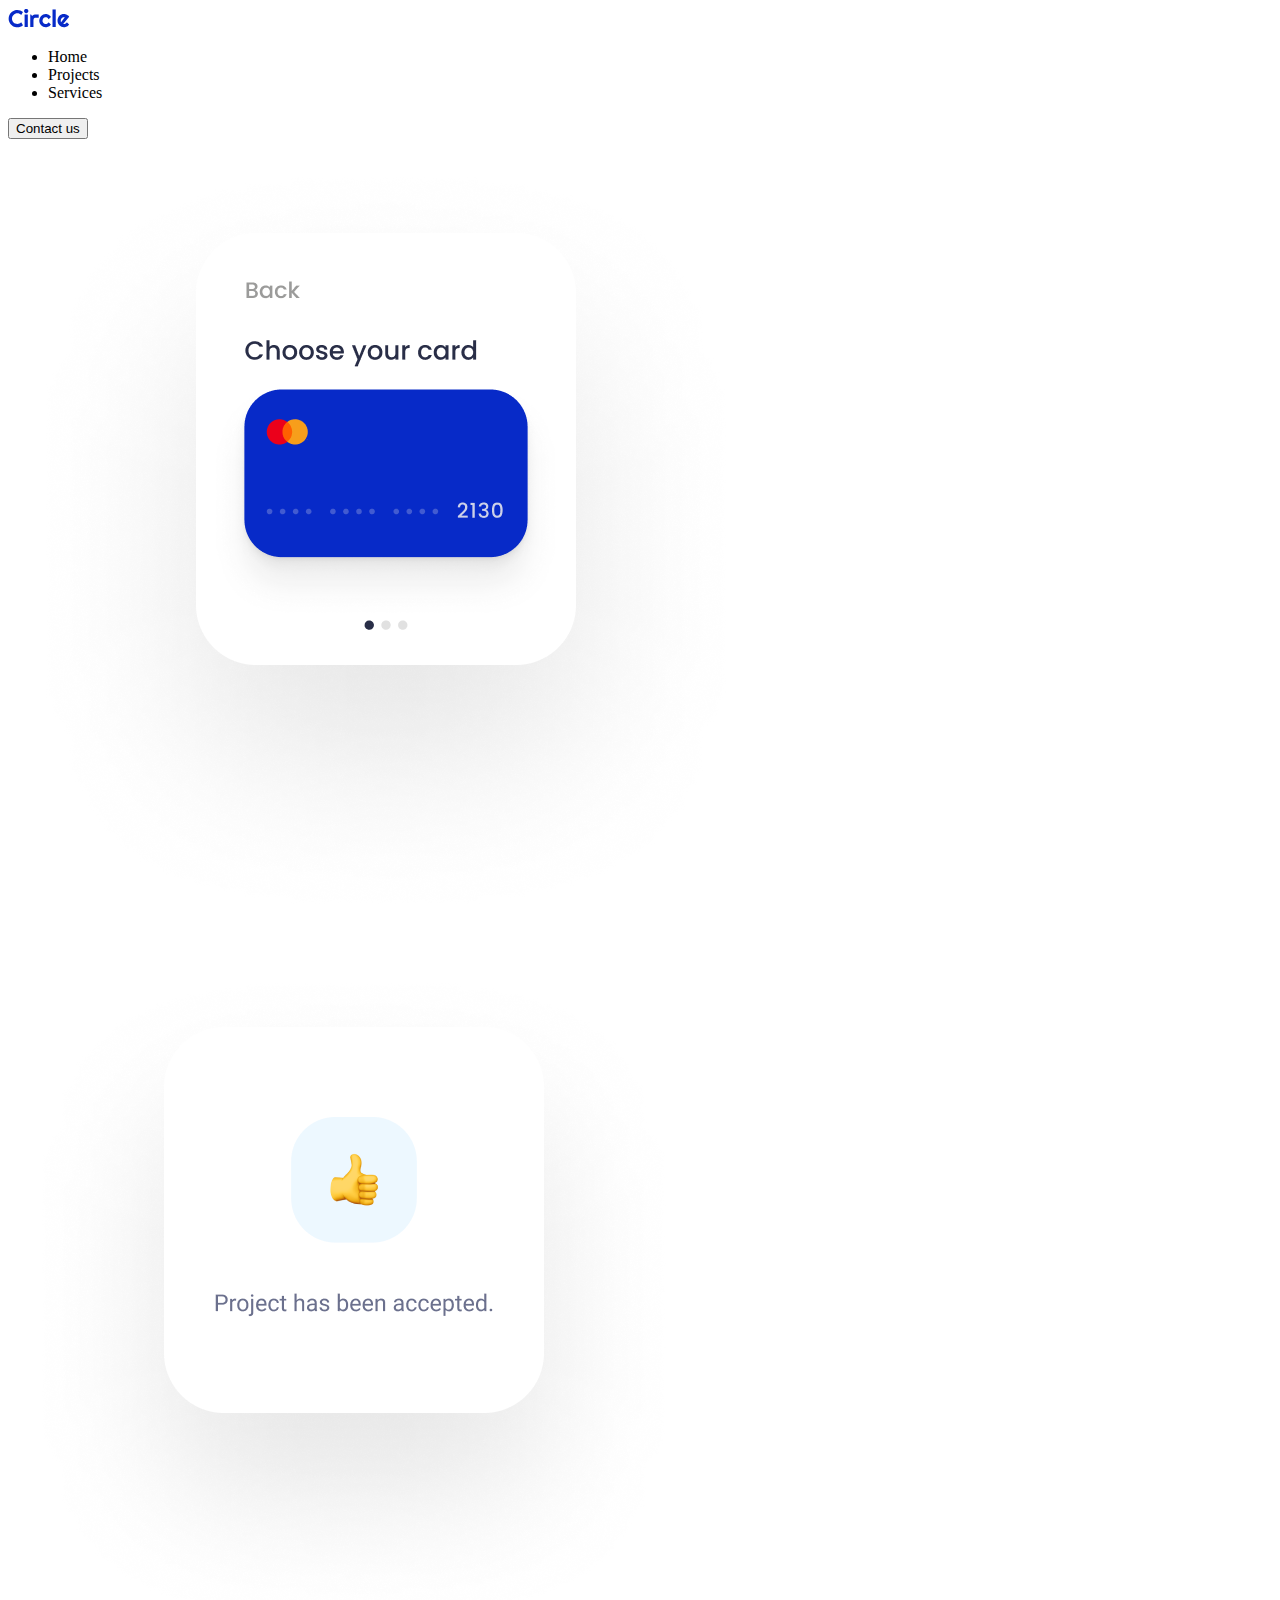
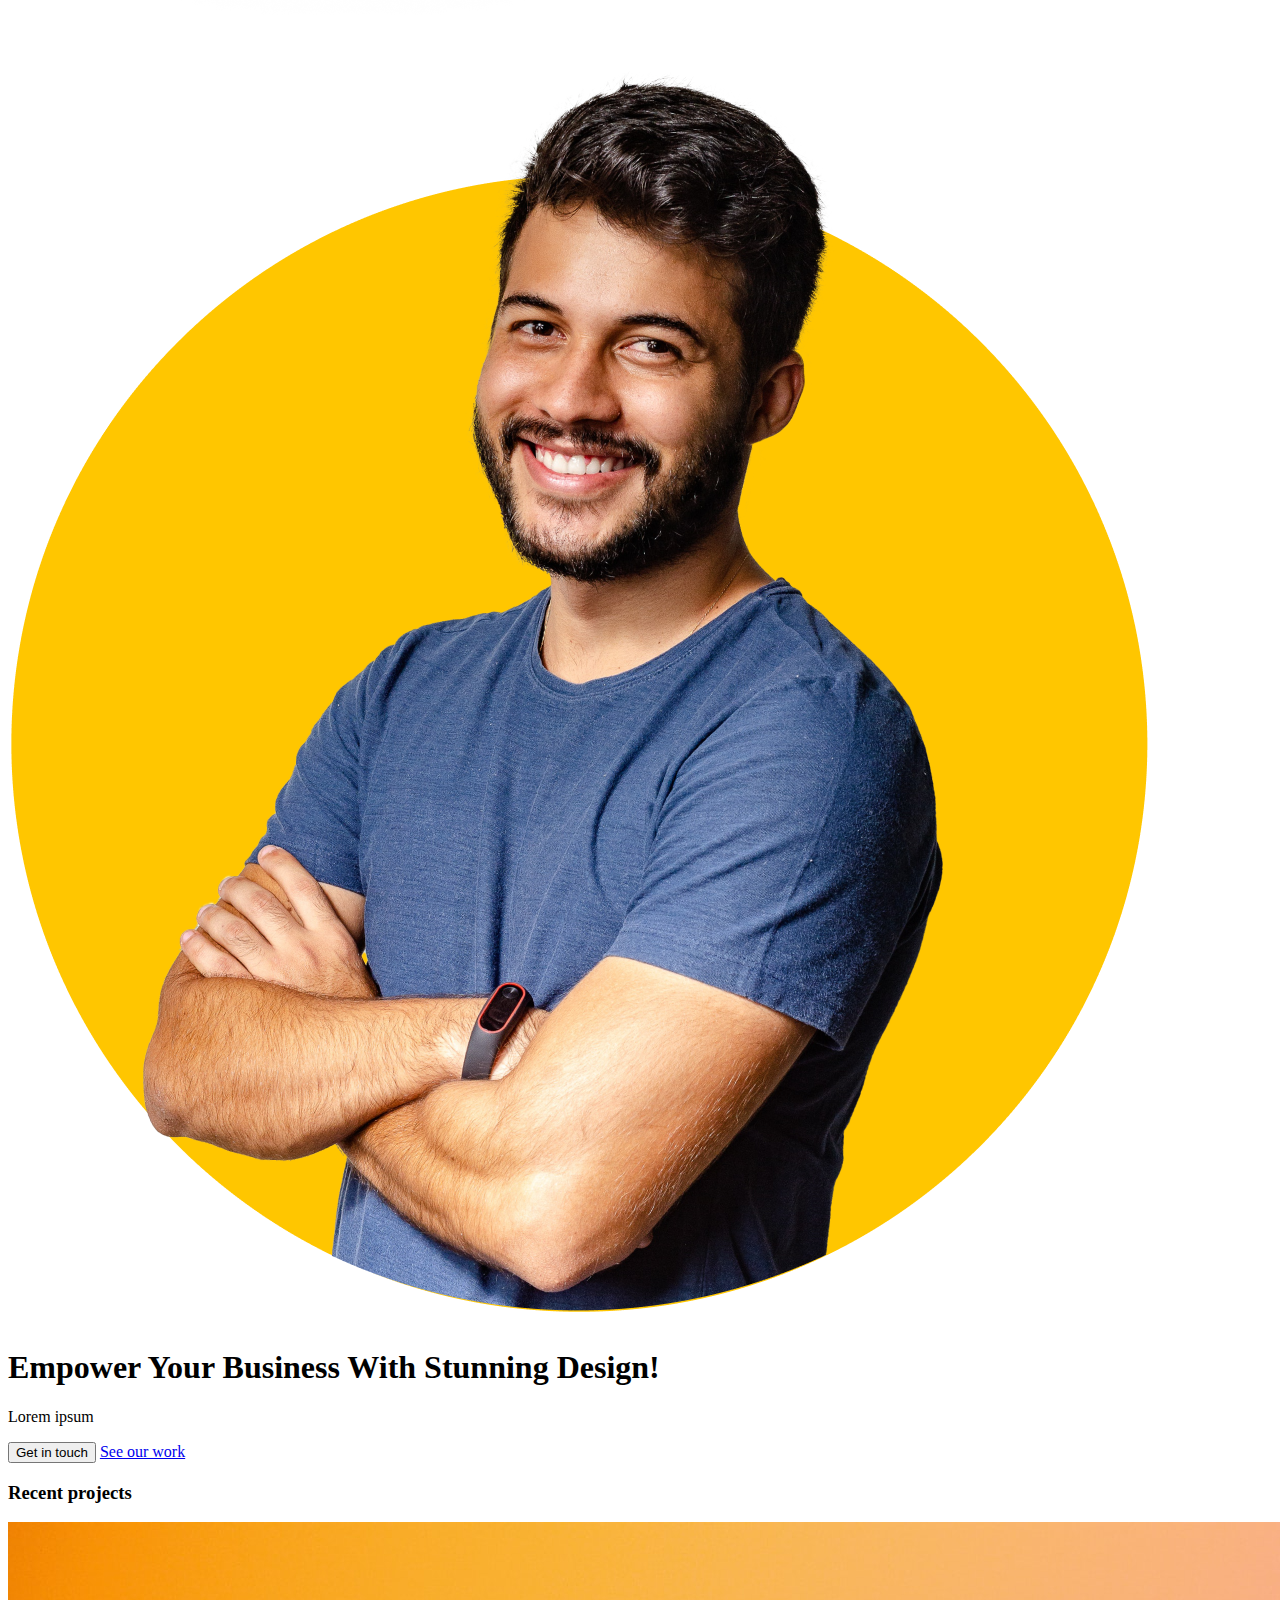
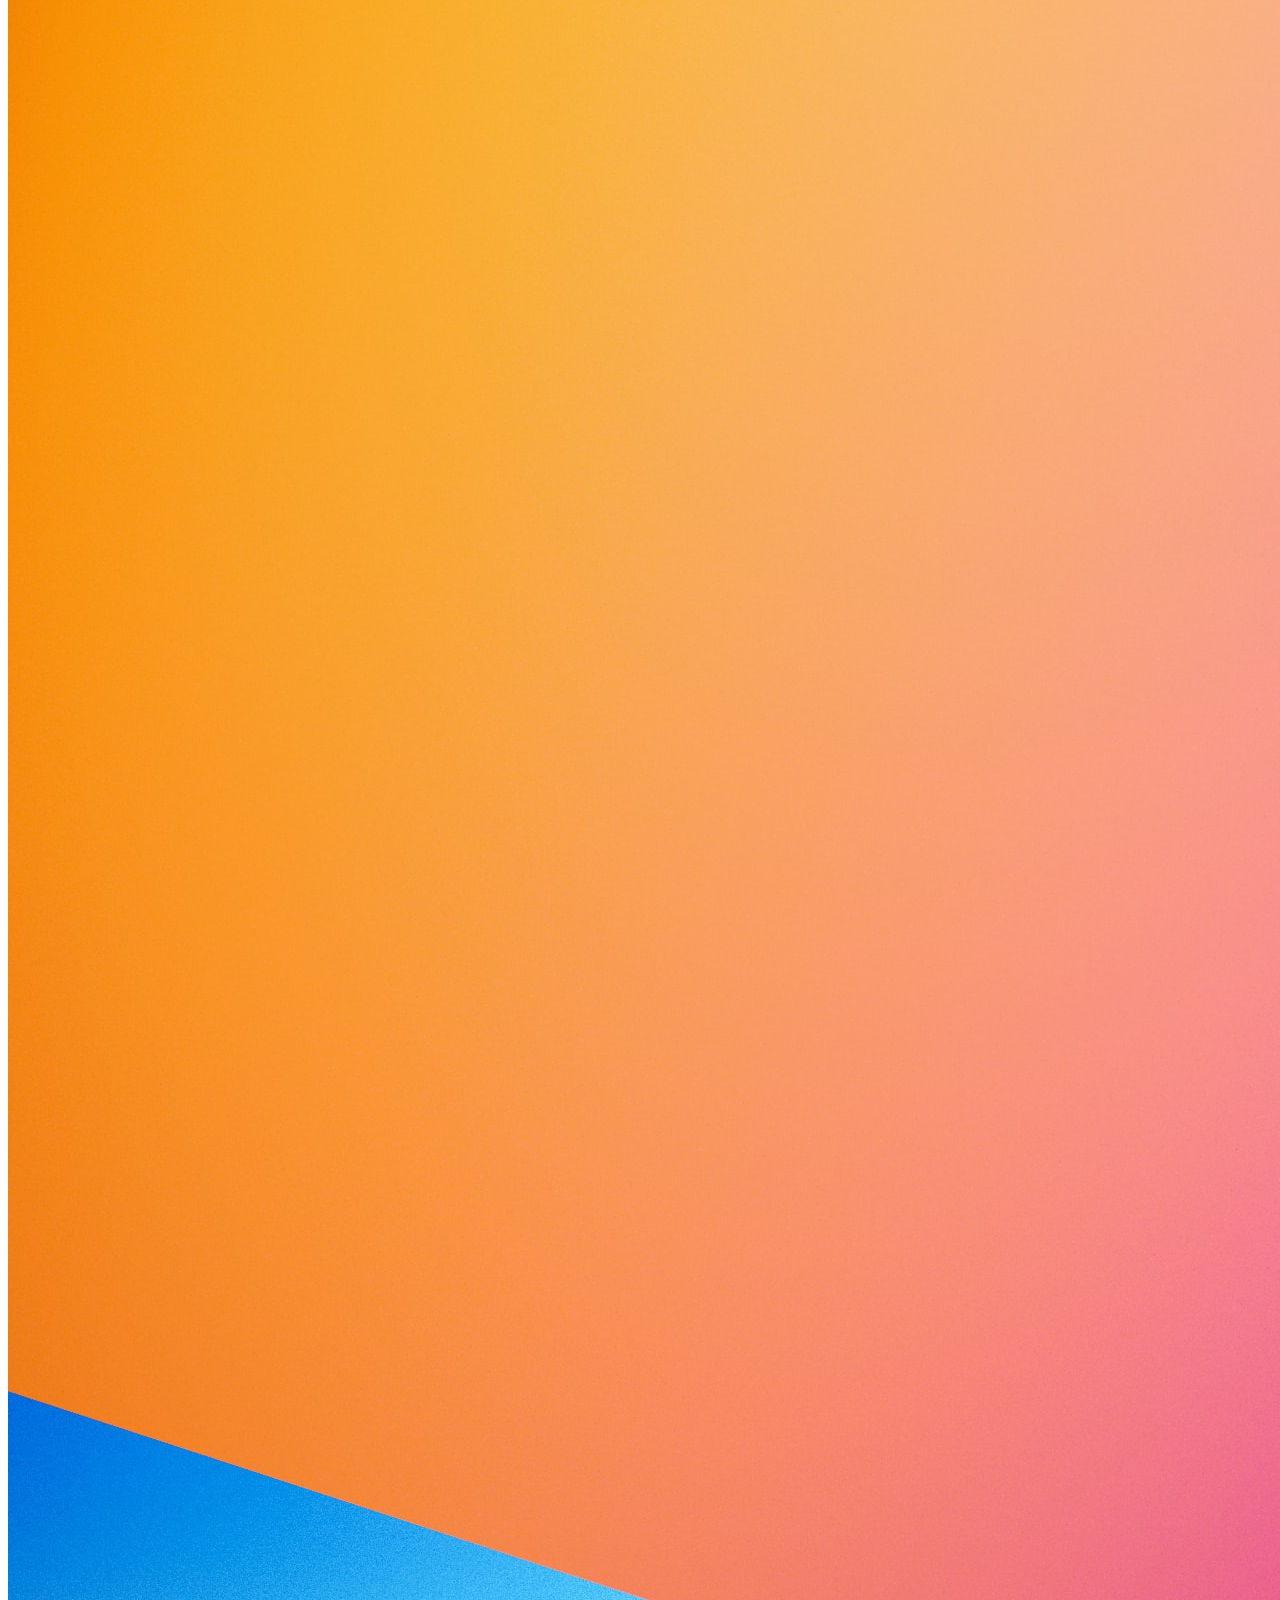
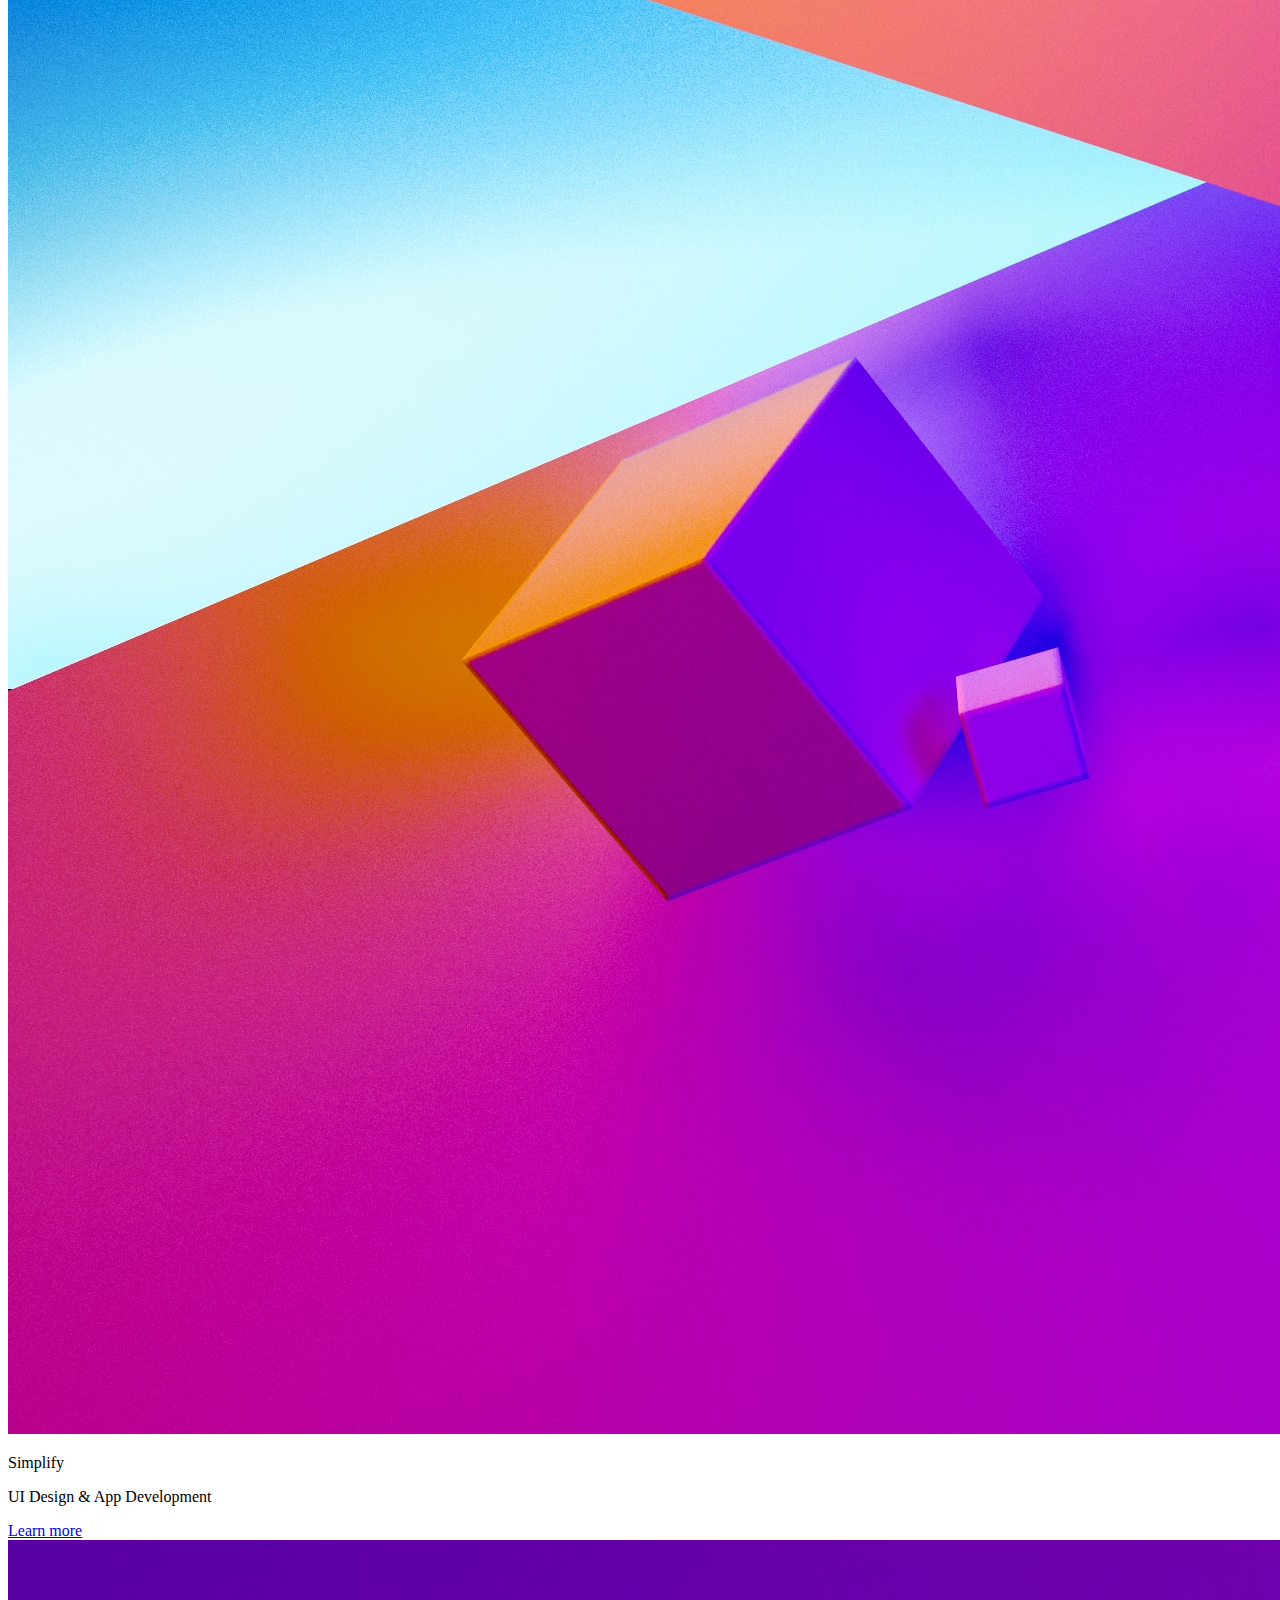
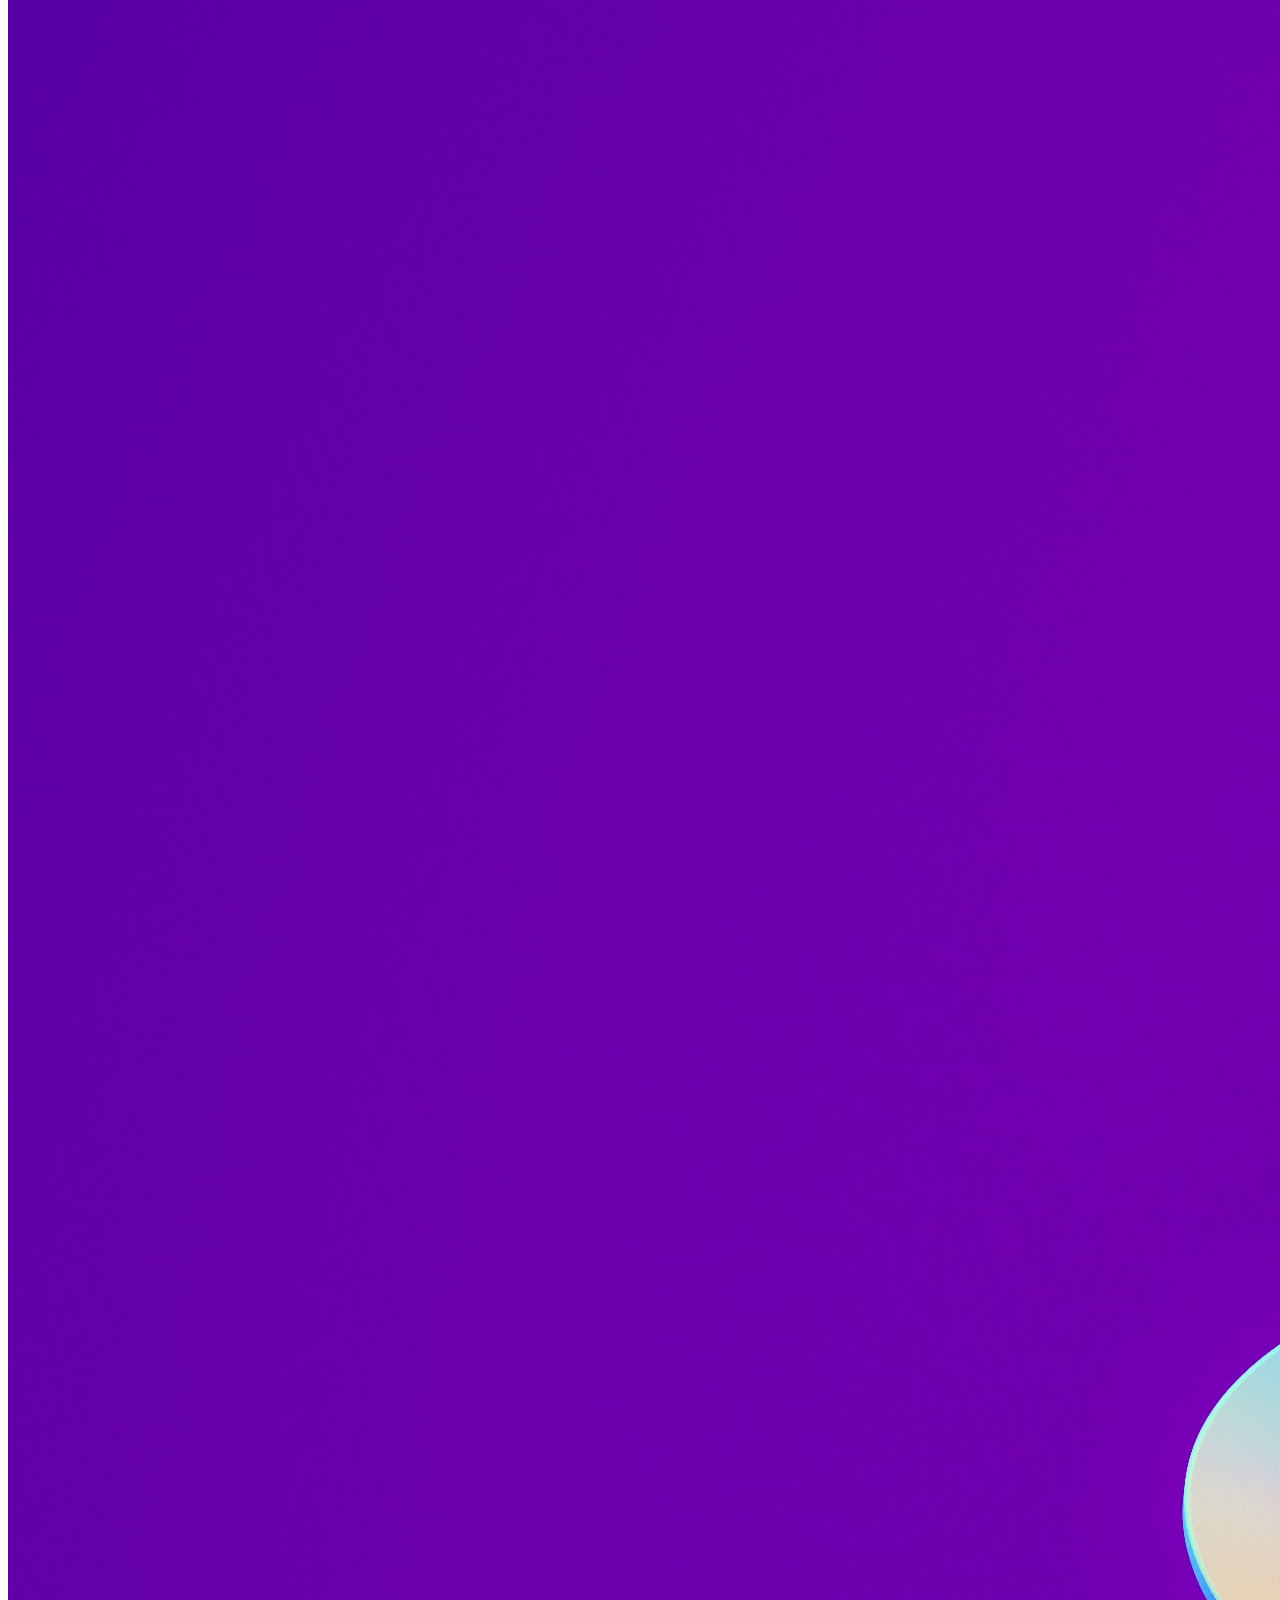
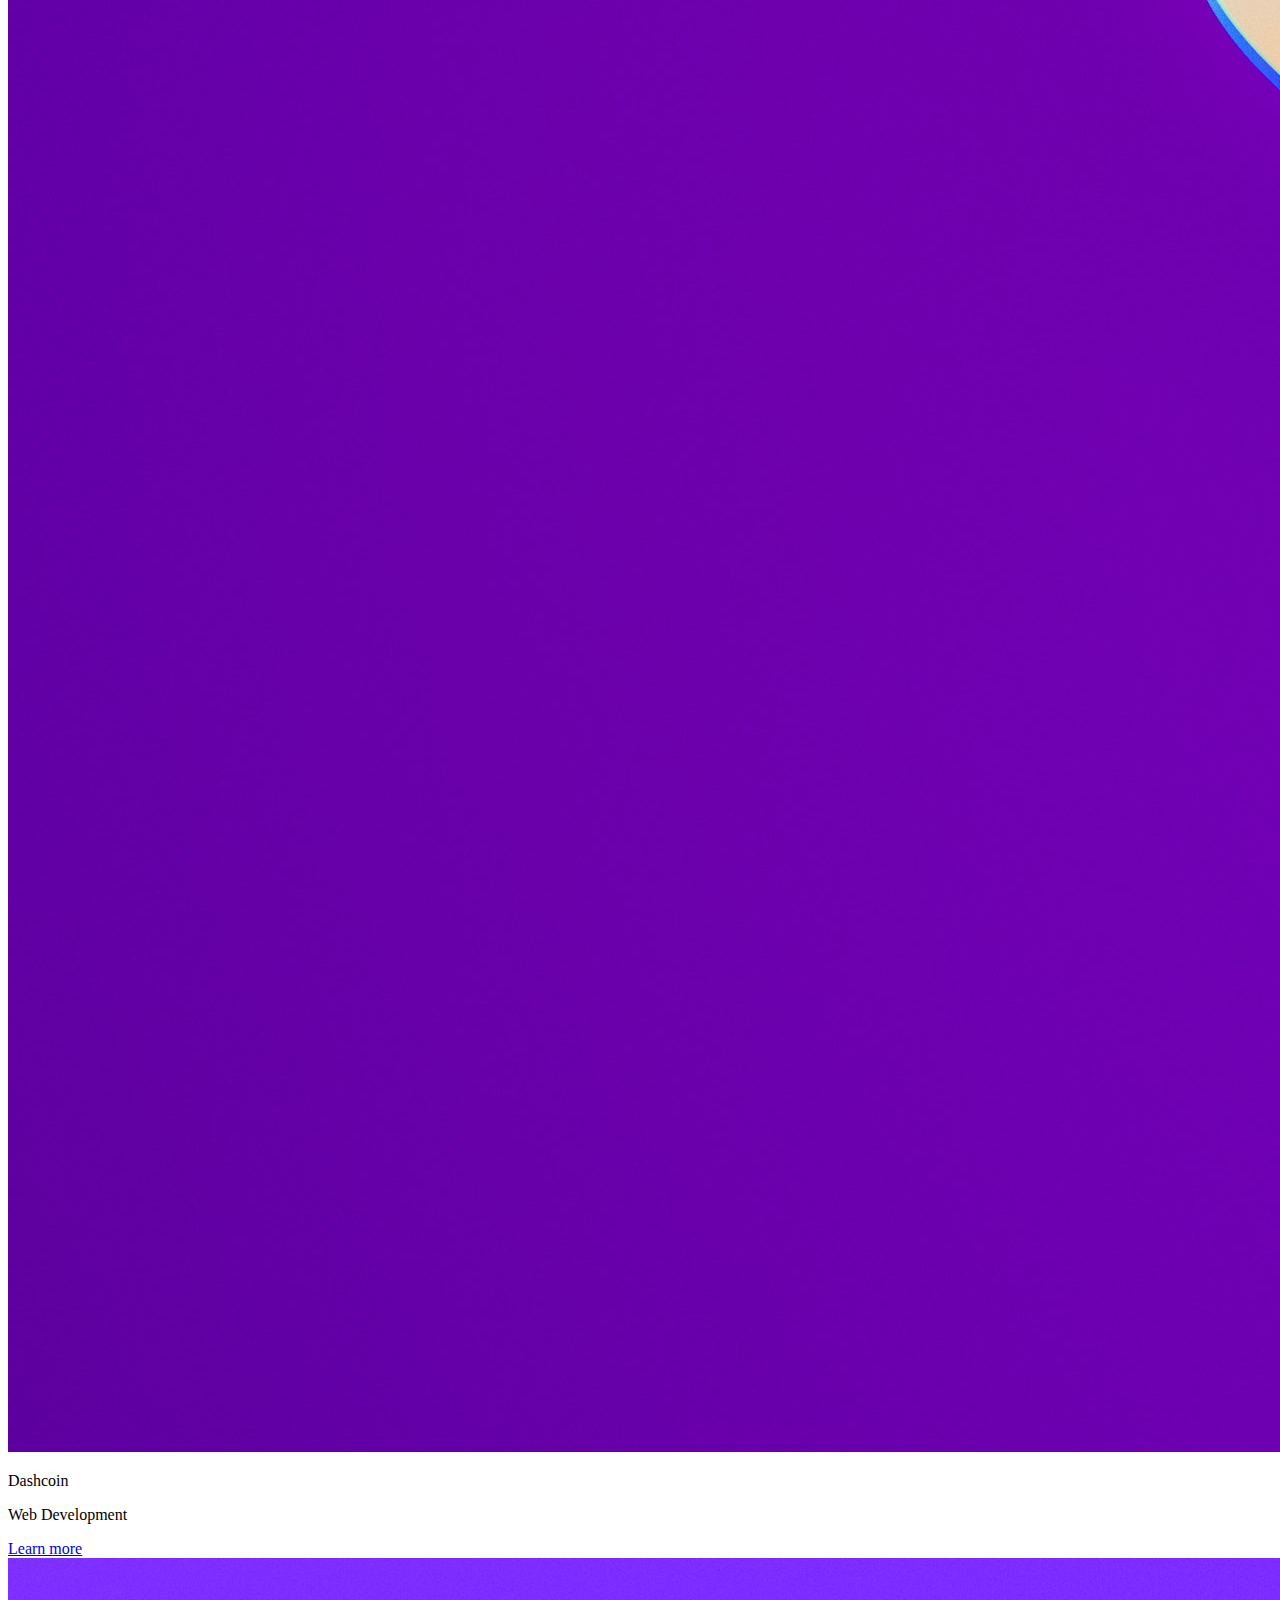
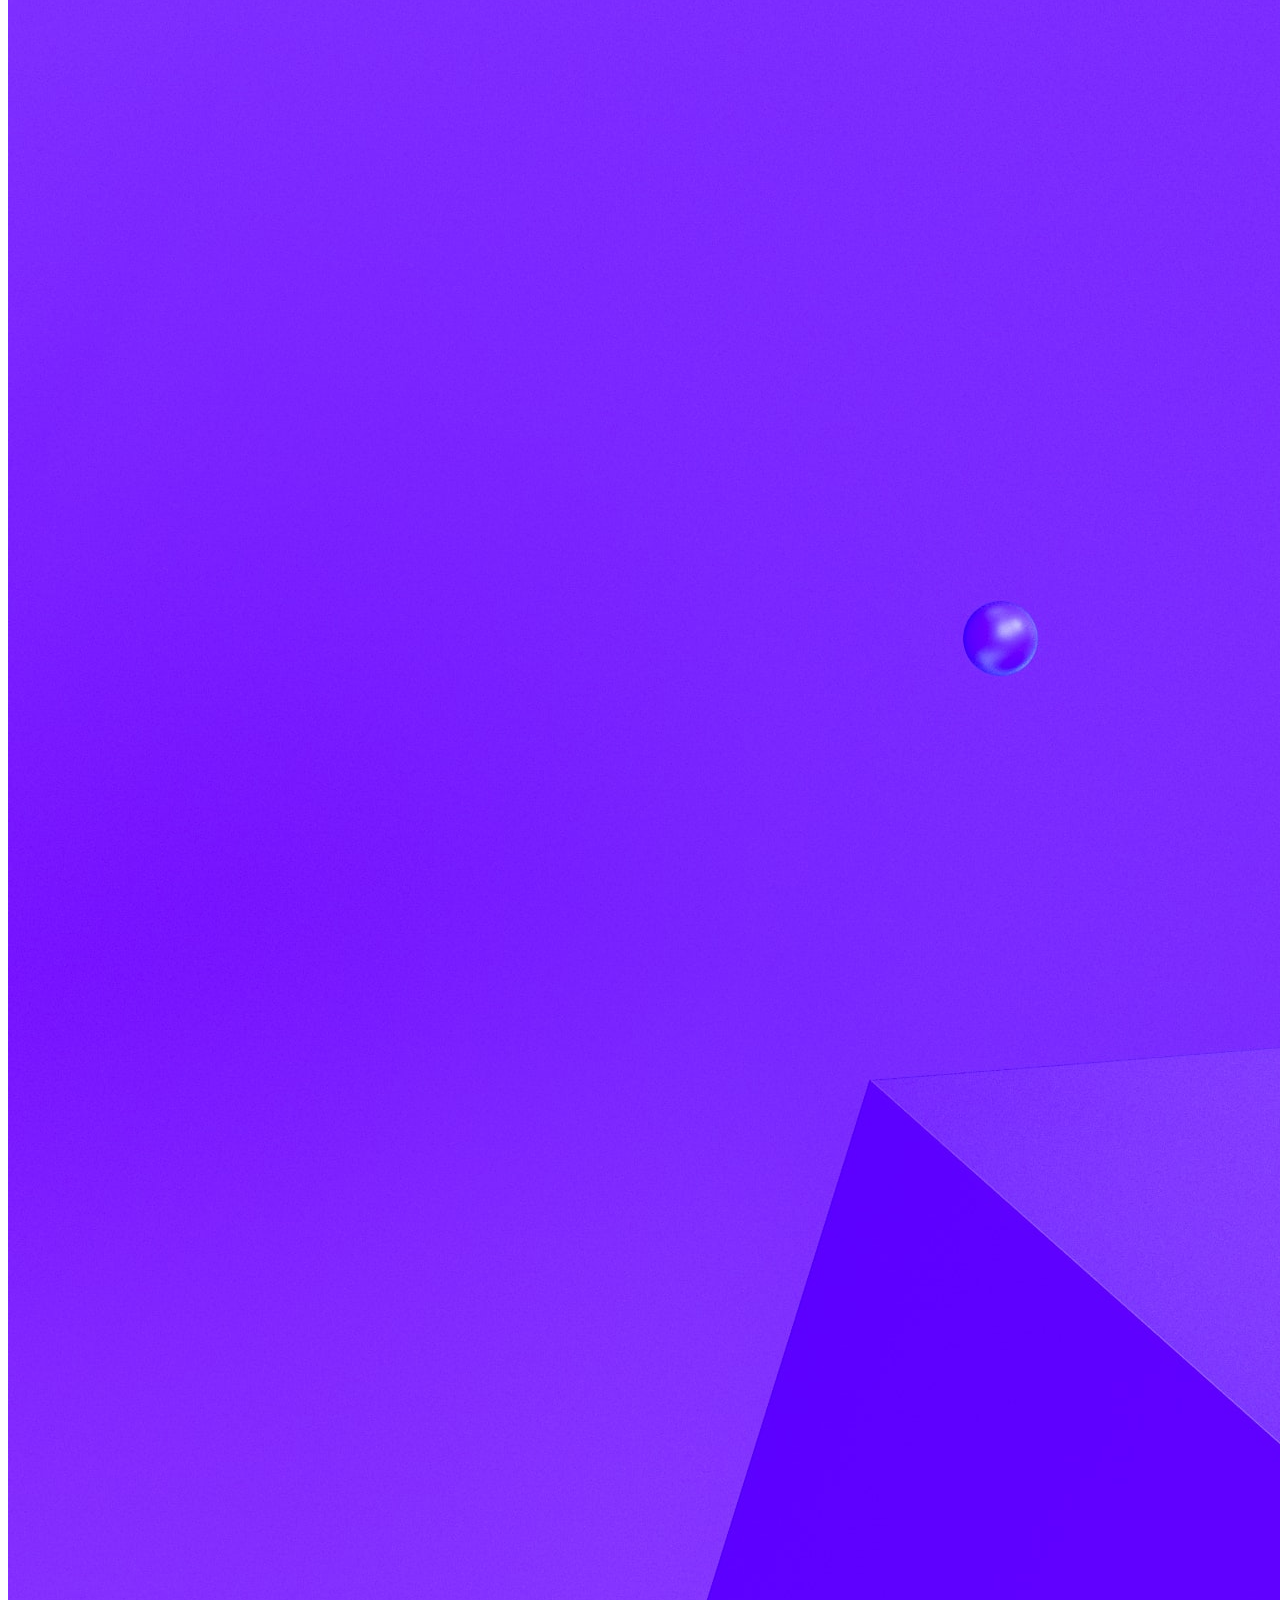
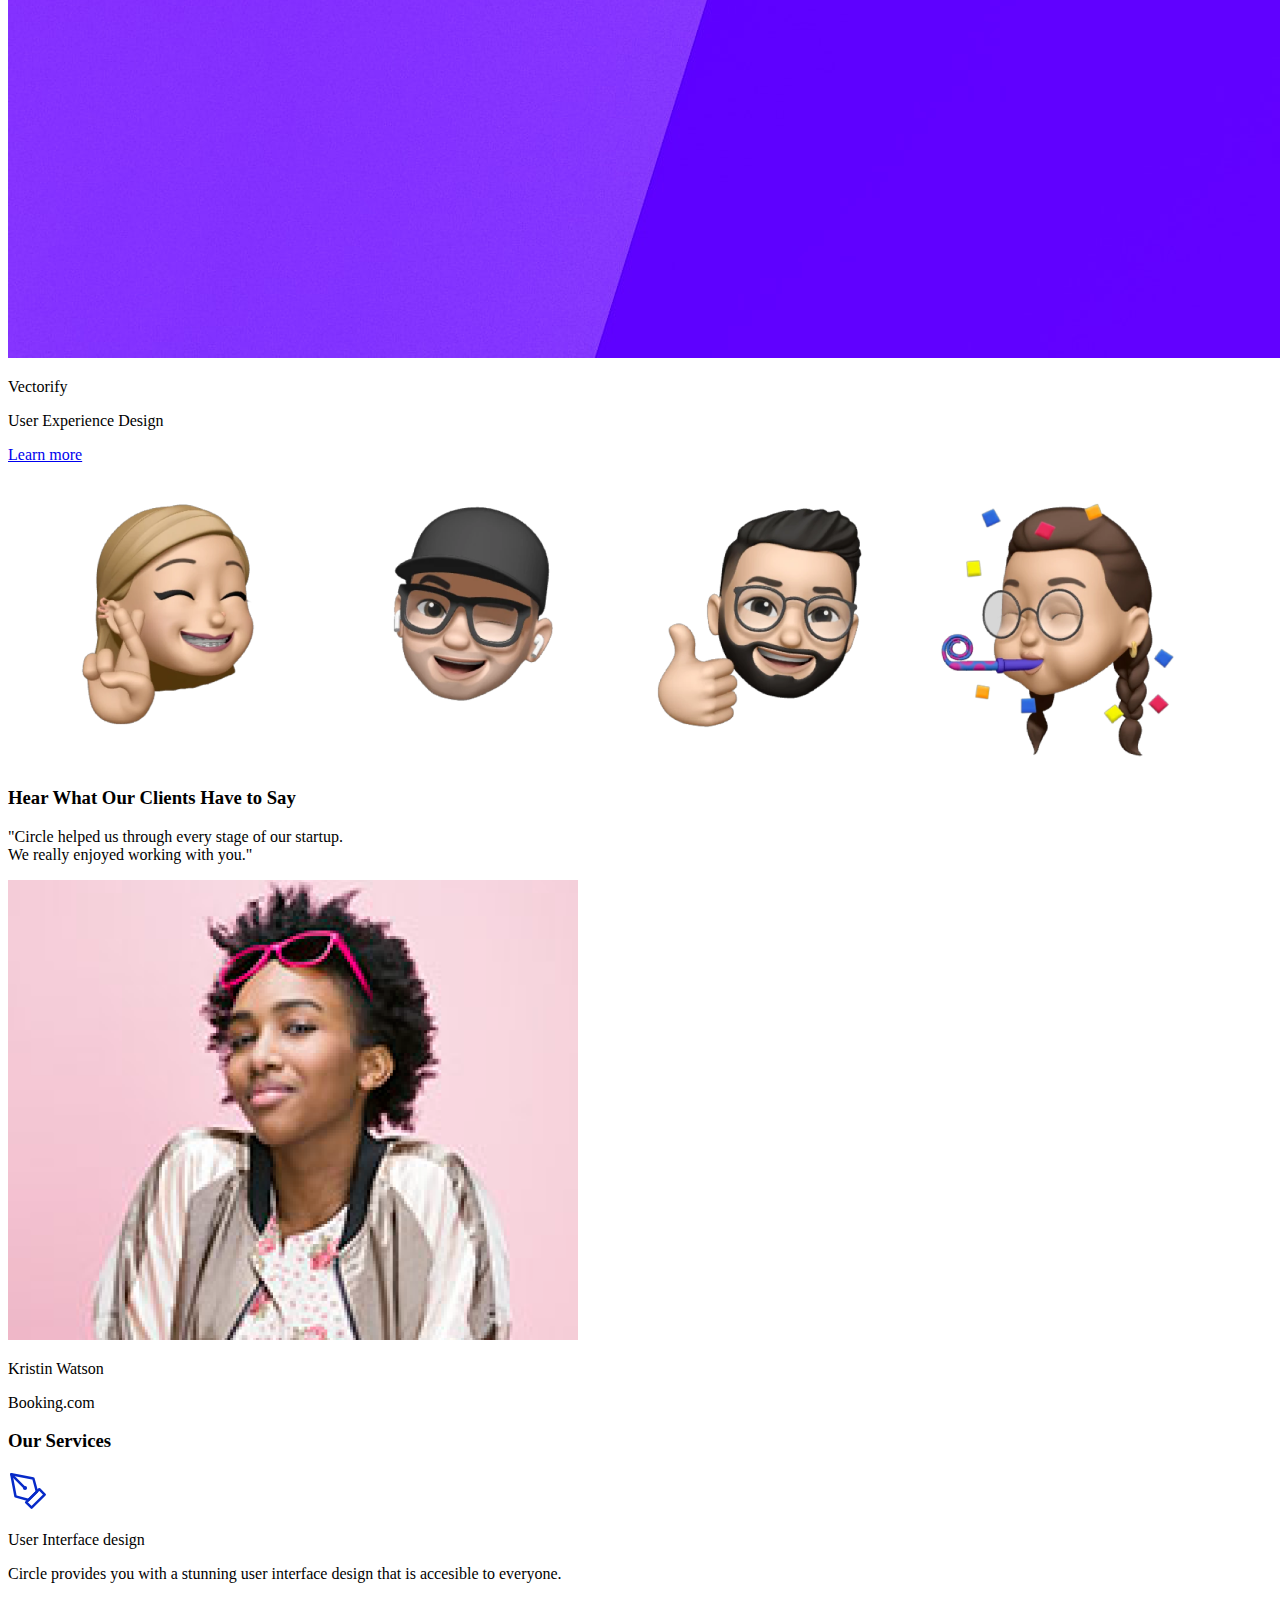
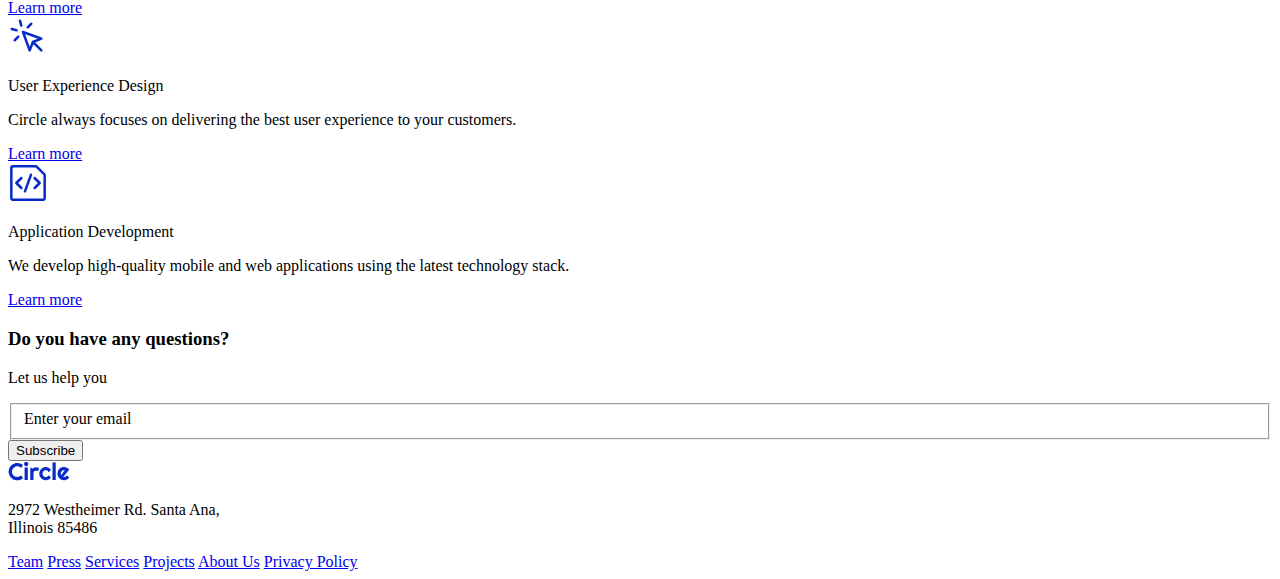
==== commit 2286cdbd: "html initial structure done" ====
--- a/index.html
+++ b/index.html
@@ -120,10 +120,27 @@
     </section>
     
     <section class="CTAsection">
-
+      <div class="container-cta">
+        <h3>Do you have any questions?</h3>
+        <p>Let us help you</p>
+        <fieldset>Enter your email</fieldset>
+        <button type="button">Subscribe</button>
+      </div>
     </section>
     
     <section class="footer">
+      <div class="container-footer">
+        <img src="project-assets\logos\circle.svg">
+        <p>2972 Westheimer Rd. Santa Ana, <br> Illinois 85486</p> 
+      </div>
+      <div class="links-footer">
+        <a href="#">Team</a>
+        <a href="#">Press</a>
+        <a href="#">Services</a>
+        <a href="#">Projects</a>
+        <a href="#">About Us</a>
+        <a href="#">Privacy Policy</a>
+      </div>
 
     </section>
     
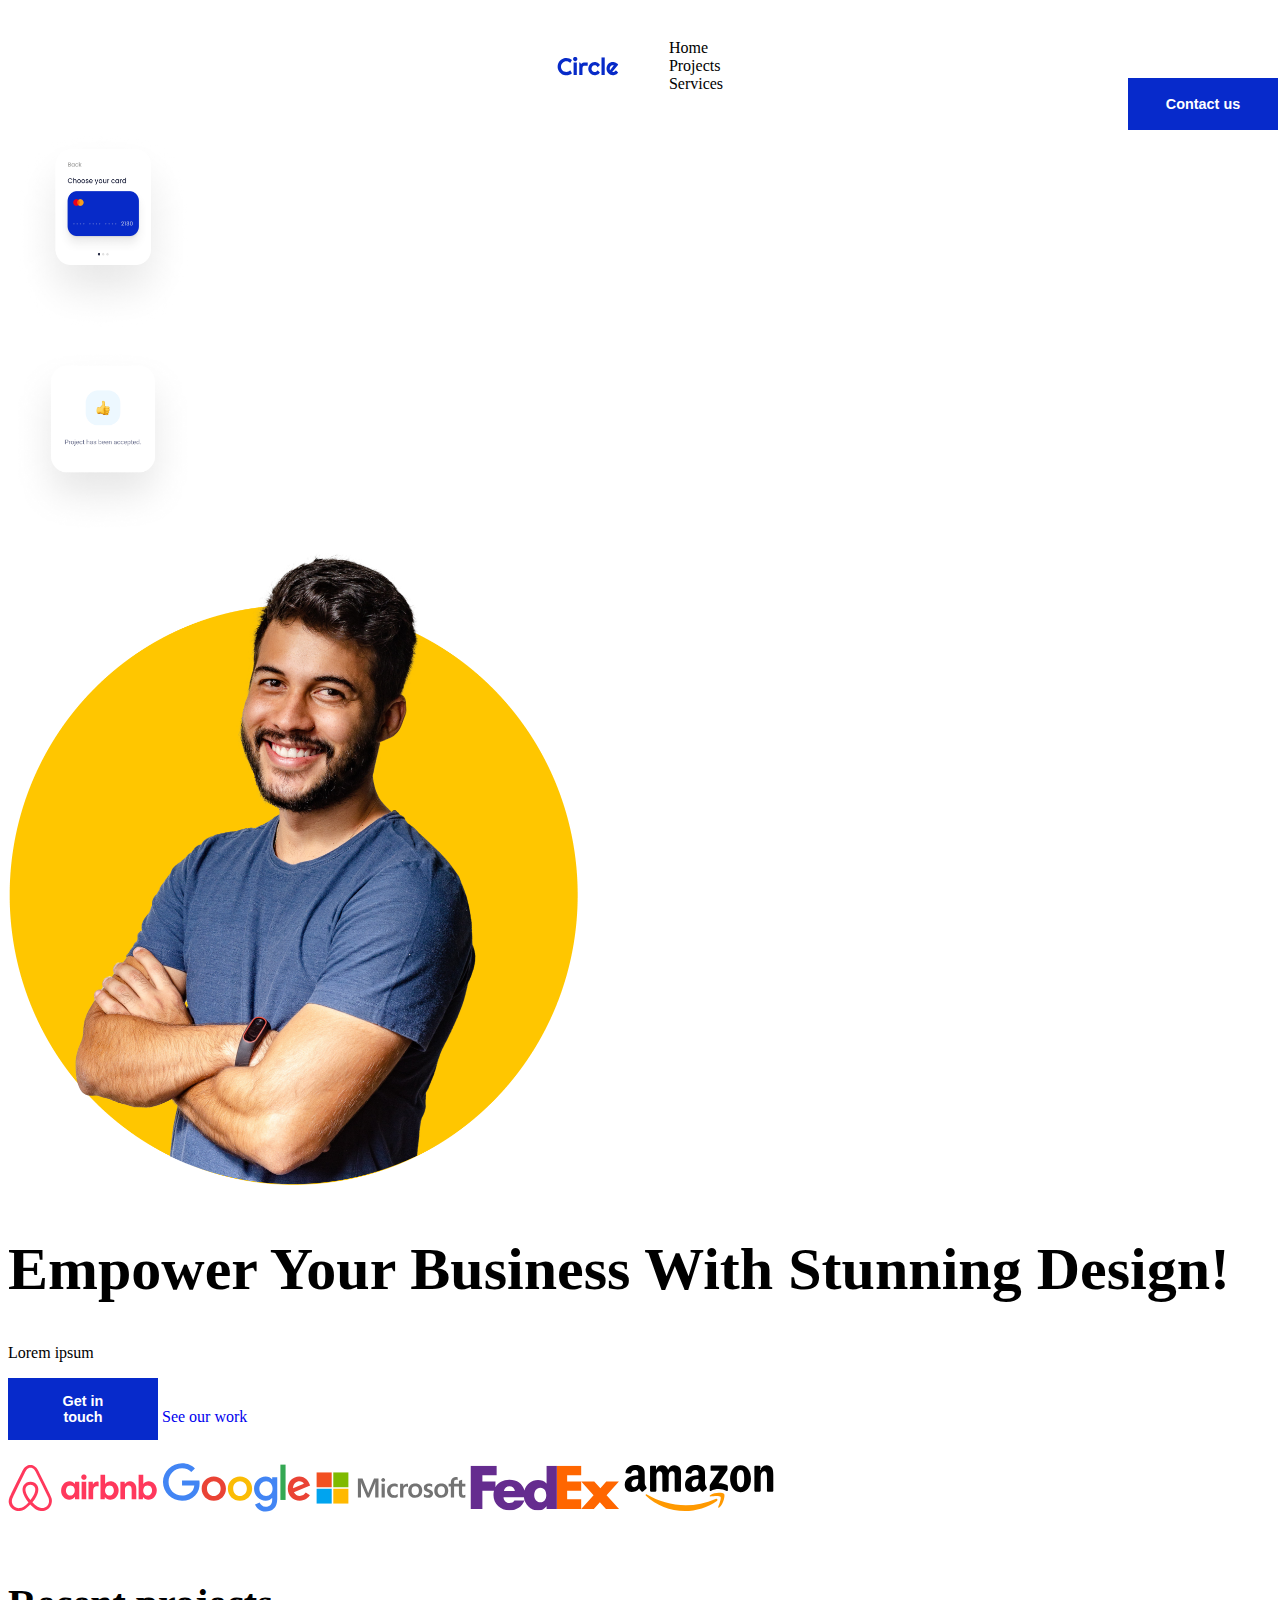
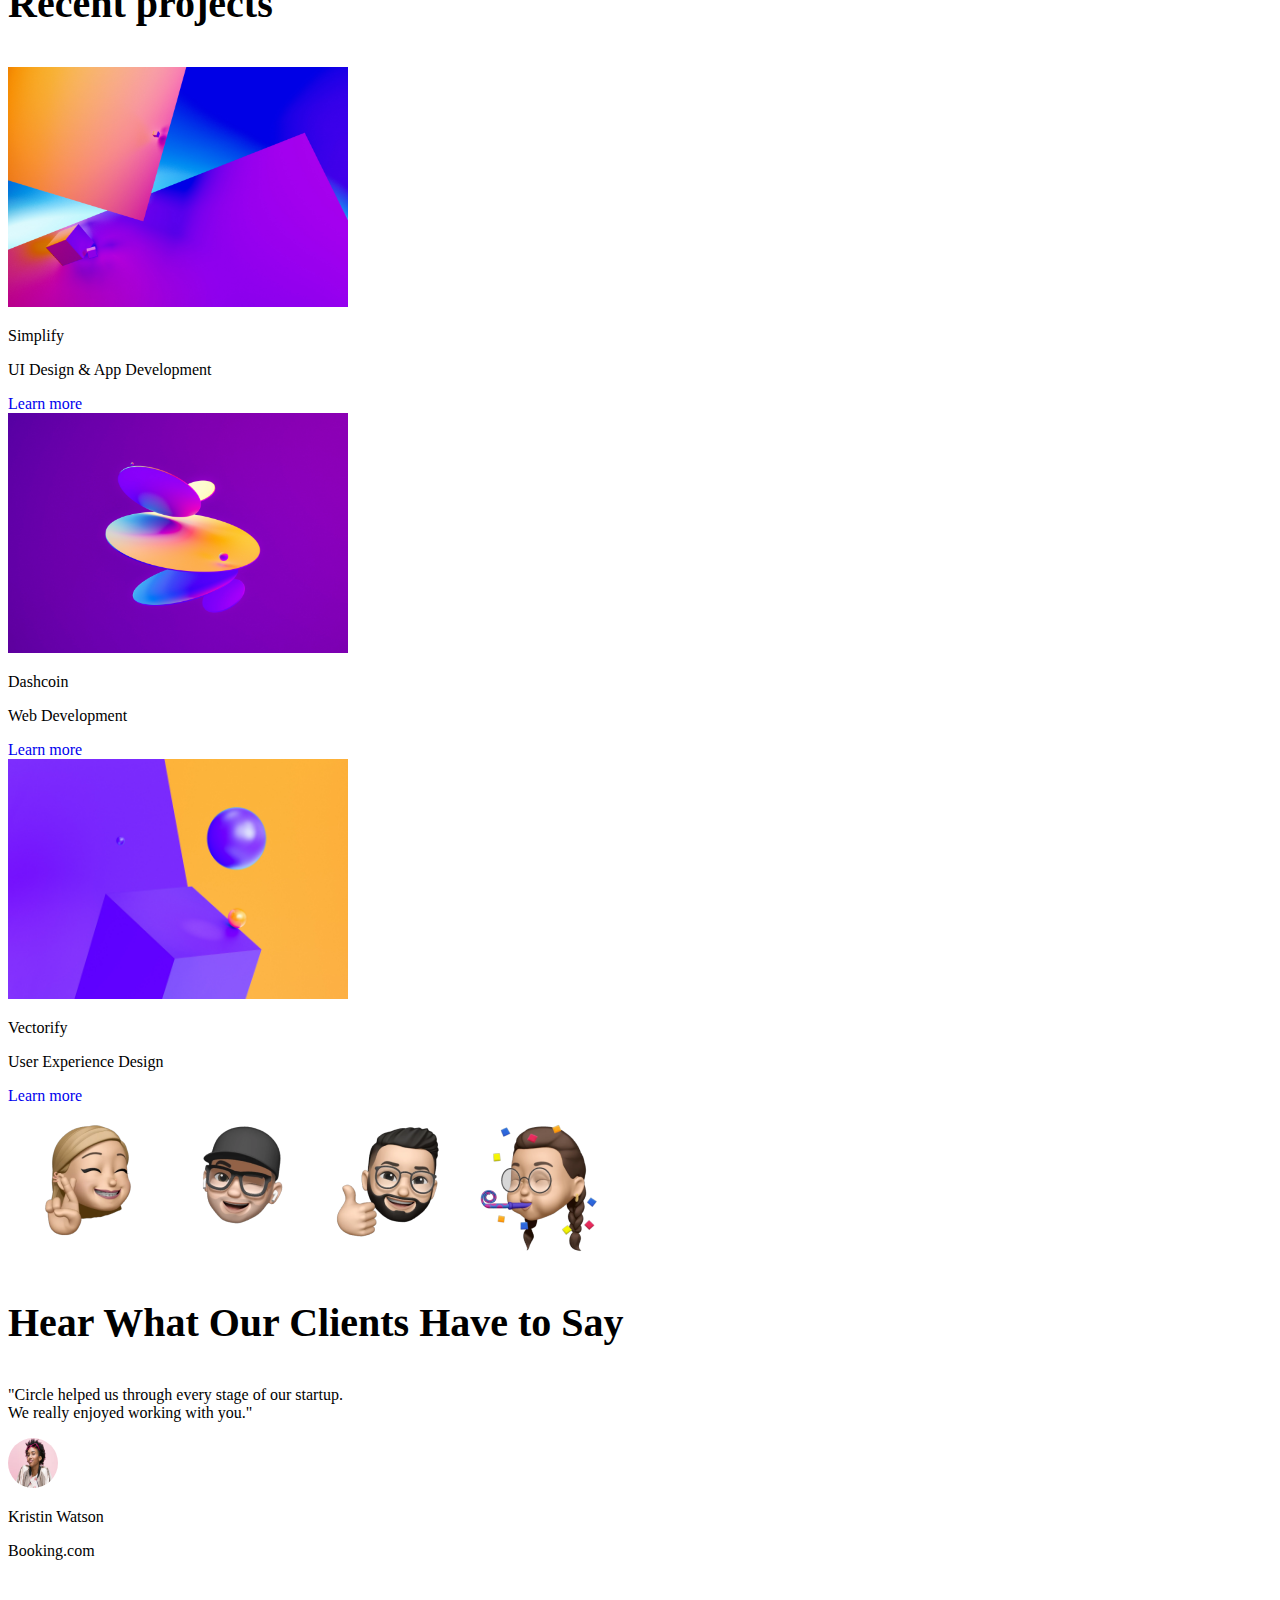
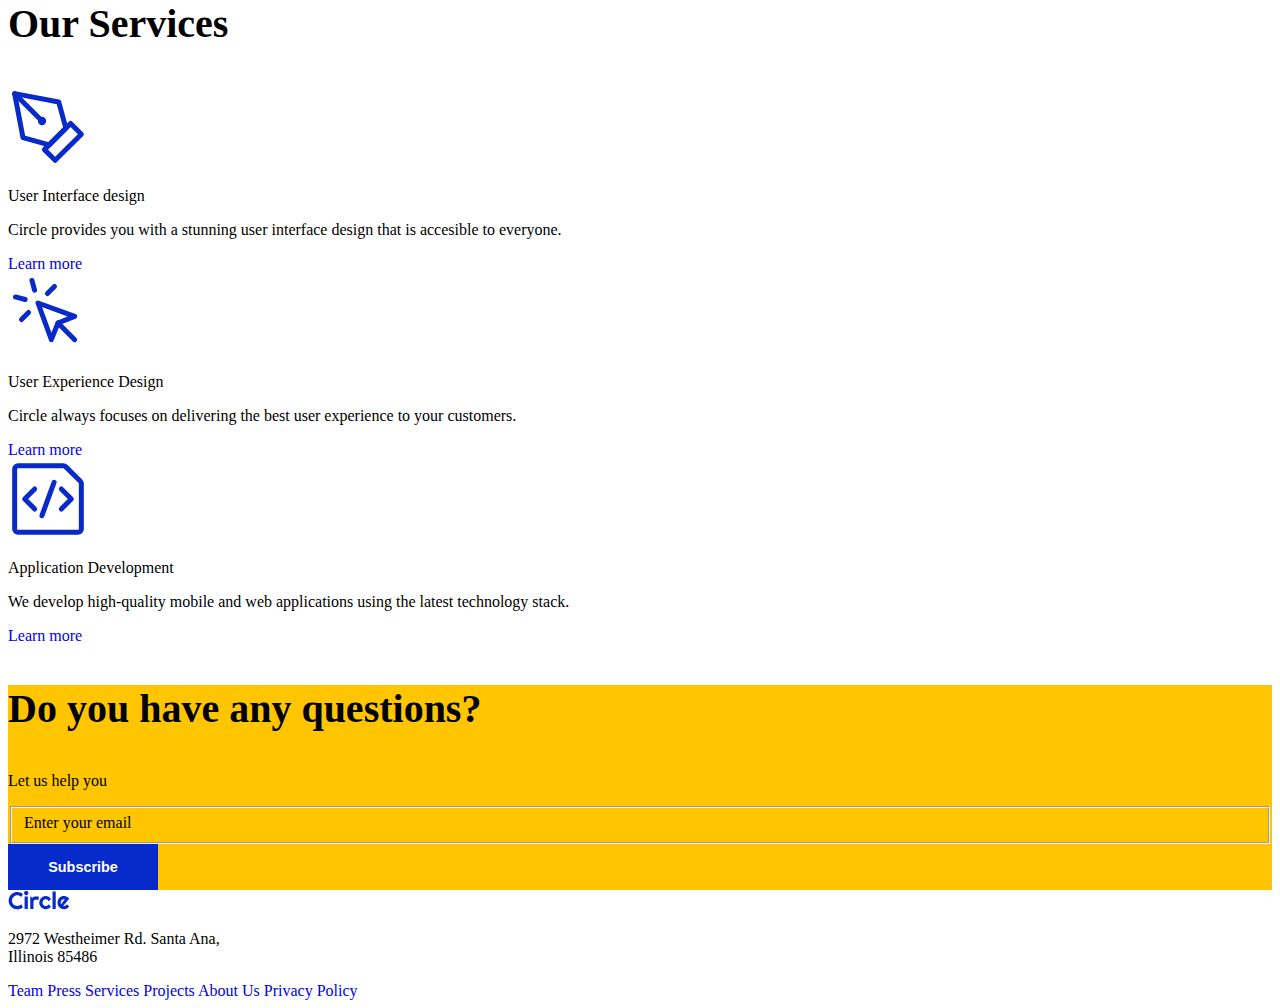
==== commit 8ed9a2a1: "adding css" ====
--- a/index.html
+++ b/index.html
@@ -12,15 +12,15 @@
   <body>
 
     <nav>
-        <container>
+        <div class="menu">
             <img src="project-assets\logos\circle.svg">
-            <ul>
+            <ul class="ul-menu">
               <li>Home</li>
               <li>Projects</li>
               <li>Services</li>
             </ul>
-            <button name="favorito" type="button">Contact us</button>
-        </container>
+            <button class="contact-us" type="button">Contact us</button>
+          </div>
     </nav>
 
     <section class="hero">
@@ -42,6 +42,16 @@
           <button type="button">Get in touch</button>
           <a href="#">See our work</a>
         </div>
+      </div>
+    </section>
+
+    <section class="clients">
+      <div class="container-clients">
+        <img src="project-assets\logos\airbnb-logo.svg">
+        <img src="project-assets\logos\google-logo.svg">
+        <img src="project-assets\logos\microsoft-logo.svg">
+        <img src="project-assets\logos\fedex-logo.svg">
+        <img src="project-assets\logos\amazon-logo.svg">
       </div>
     </section>
 
@@ -123,8 +133,10 @@
       <div class="container-cta">
         <h3>Do you have any questions?</h3>
         <p>Let us help you</p>
-        <fieldset>Enter your email</fieldset>
-        <button type="button">Subscribe</button>
+        <fieldset>
+          Enter your email 
+        </fieldset>
+        <button type="submit">Subscribe</button>
       </div>
     </section>
     
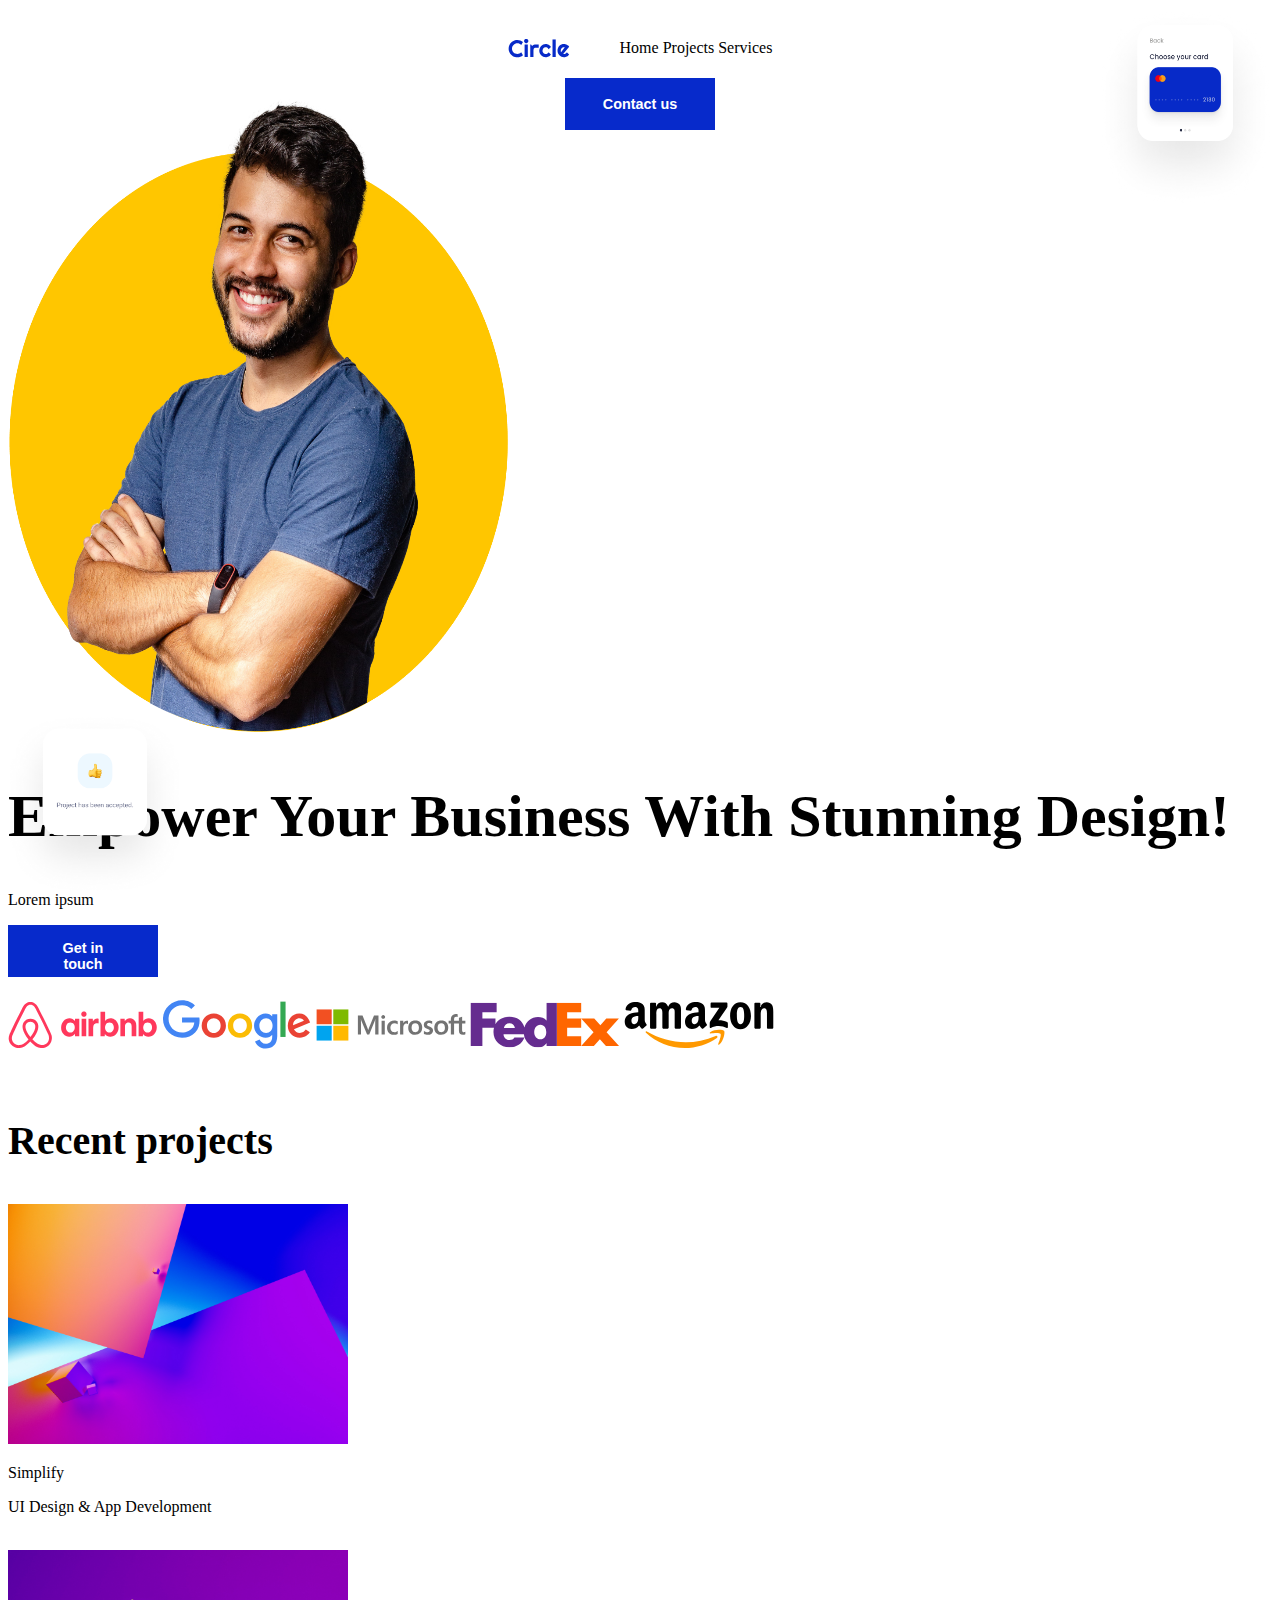
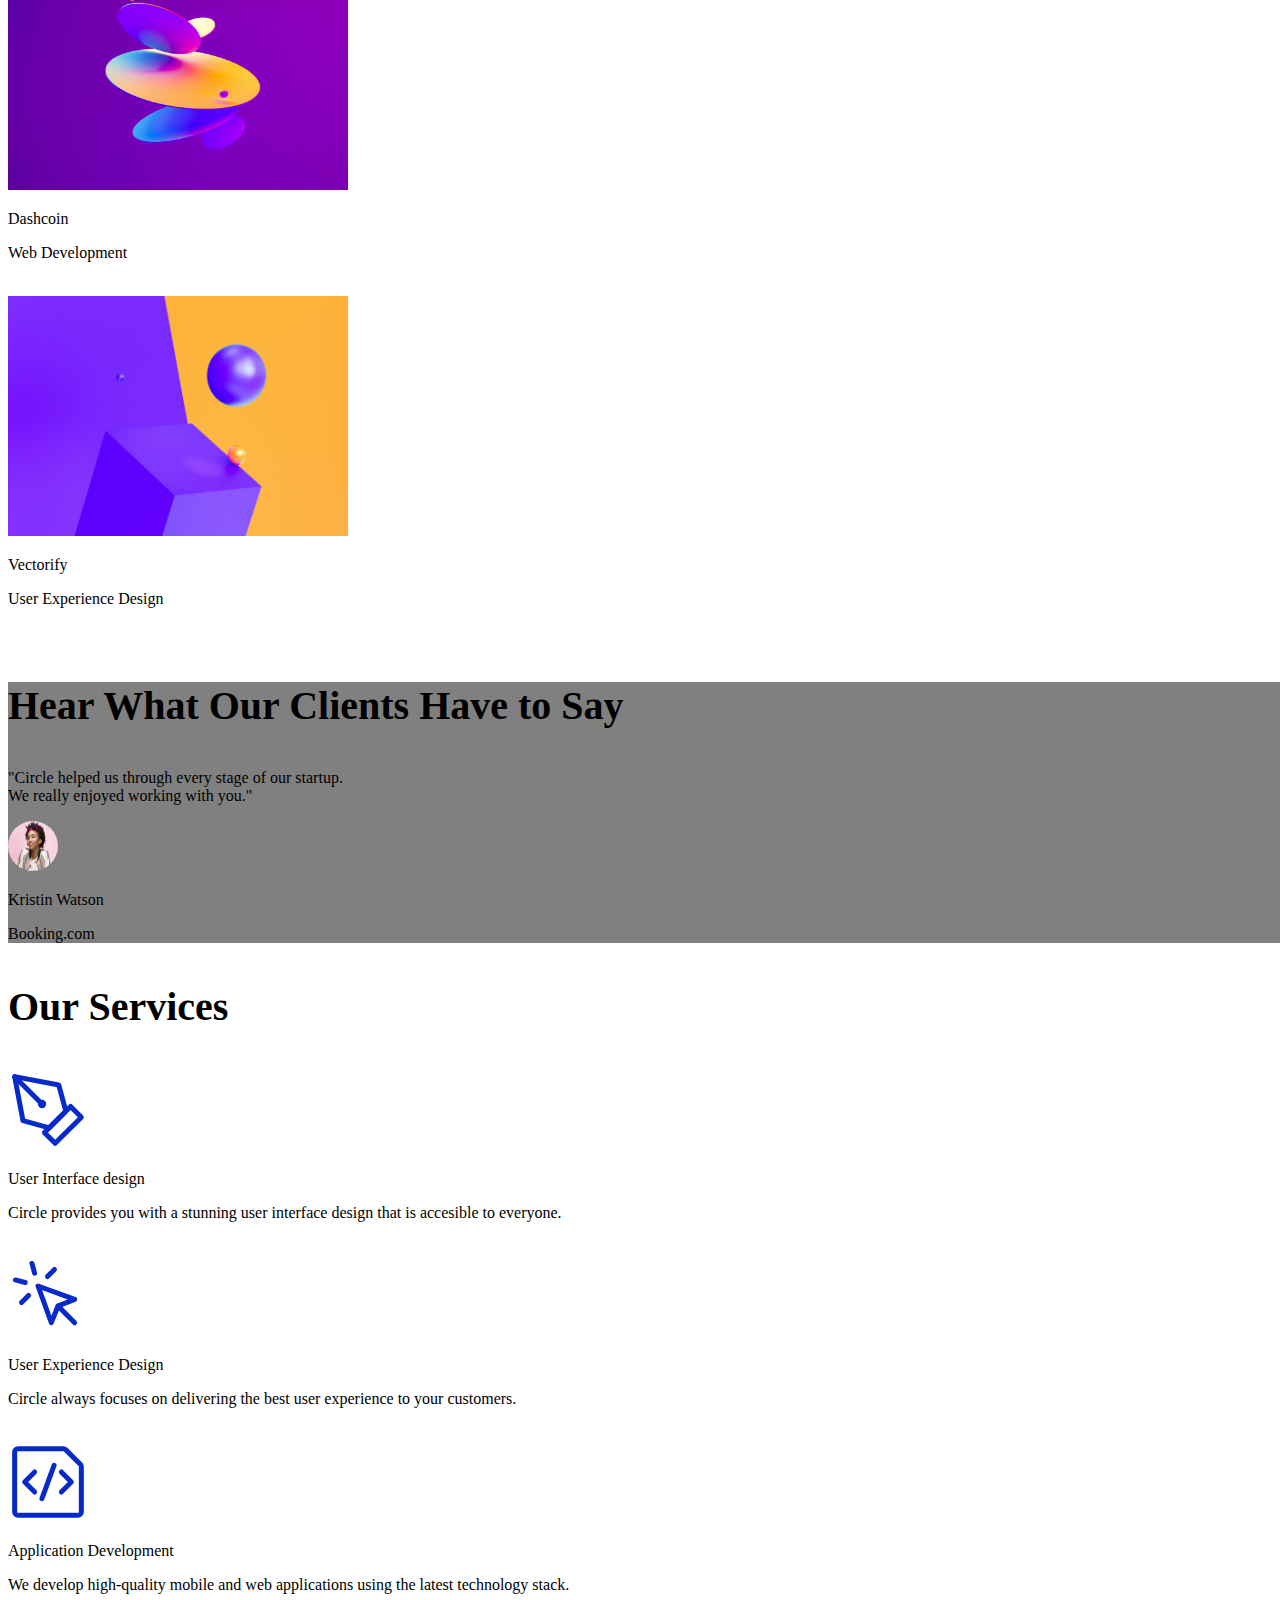
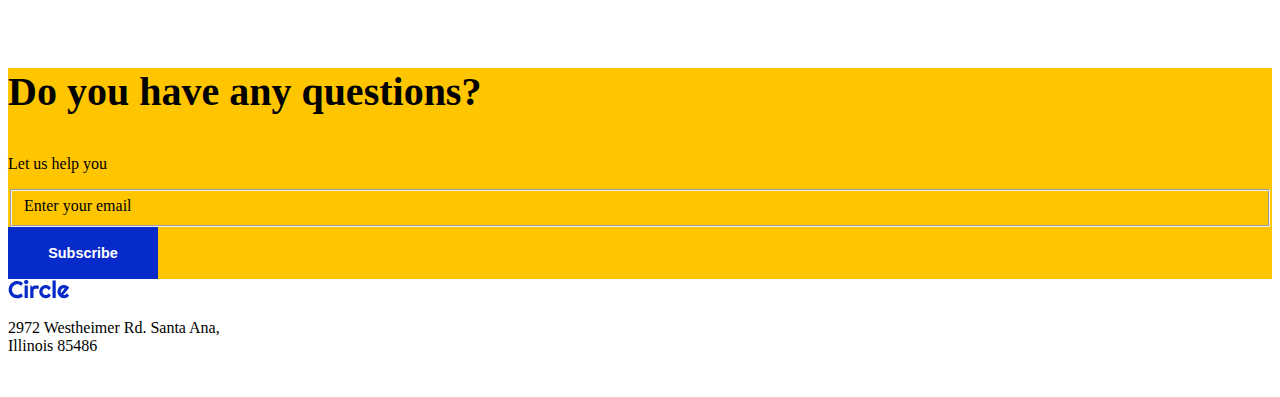
==== commit 50b28d25: "working on css, mobile first" ====
--- a/index.html
+++ b/index.html
@@ -4,7 +4,7 @@
     <meta charset="utf-8" />
     <meta http-equiv="X-UA-Compatible" content="IE=edge" />
     <title>Circle</title>
-    <meta name="viewport" content="width=device-width, initial-scale=1" />
+    <meta name="viewport" content="width=320", initial-scale="1" />
     <link rel="stylesheet" href="styles\style.css" />
     <script src="js\index.js"></script>
   </head>
@@ -15,9 +15,9 @@
         <div class="menu">
             <img src="project-assets\logos\circle.svg">
             <ul class="ul-menu">
-              <li>Home</li>
-              <li>Projects</li>
-              <li>Services</li>
+              <li style="display:inline">Home</li>
+              <li style="display:inline">Projects</li>
+              <li style="display:inline">Services</li>
             </ul>
             <button class="contact-us" type="button">Contact us</button>
           </div>
@@ -83,10 +83,10 @@
     
     <section class="testimonial">
       <div class="memojis">
-        <img src="project-assets\testimonial-section\memoji-1.png">
-        <img src="project-assets\testimonial-section\memoji-2.png">
-        <img src="project-assets\testimonial-section\memoji-3.png">
-        <img src="project-assets\testimonial-section\memoji-4.png">
+        <img class= "memoji-1" src="project-assets\testimonial-section\memoji-1.png">
+        <img class= "memoji-2" src="project-assets\testimonial-section\memoji-2.png">
+        <img class= "memoji-3" src="project-assets\testimonial-section\memoji-3.png">
+        <img class= "memoji-4" src="project-assets\testimonial-section\memoji-4.png">
       </div>
       <div class="container">
         <div class="content">
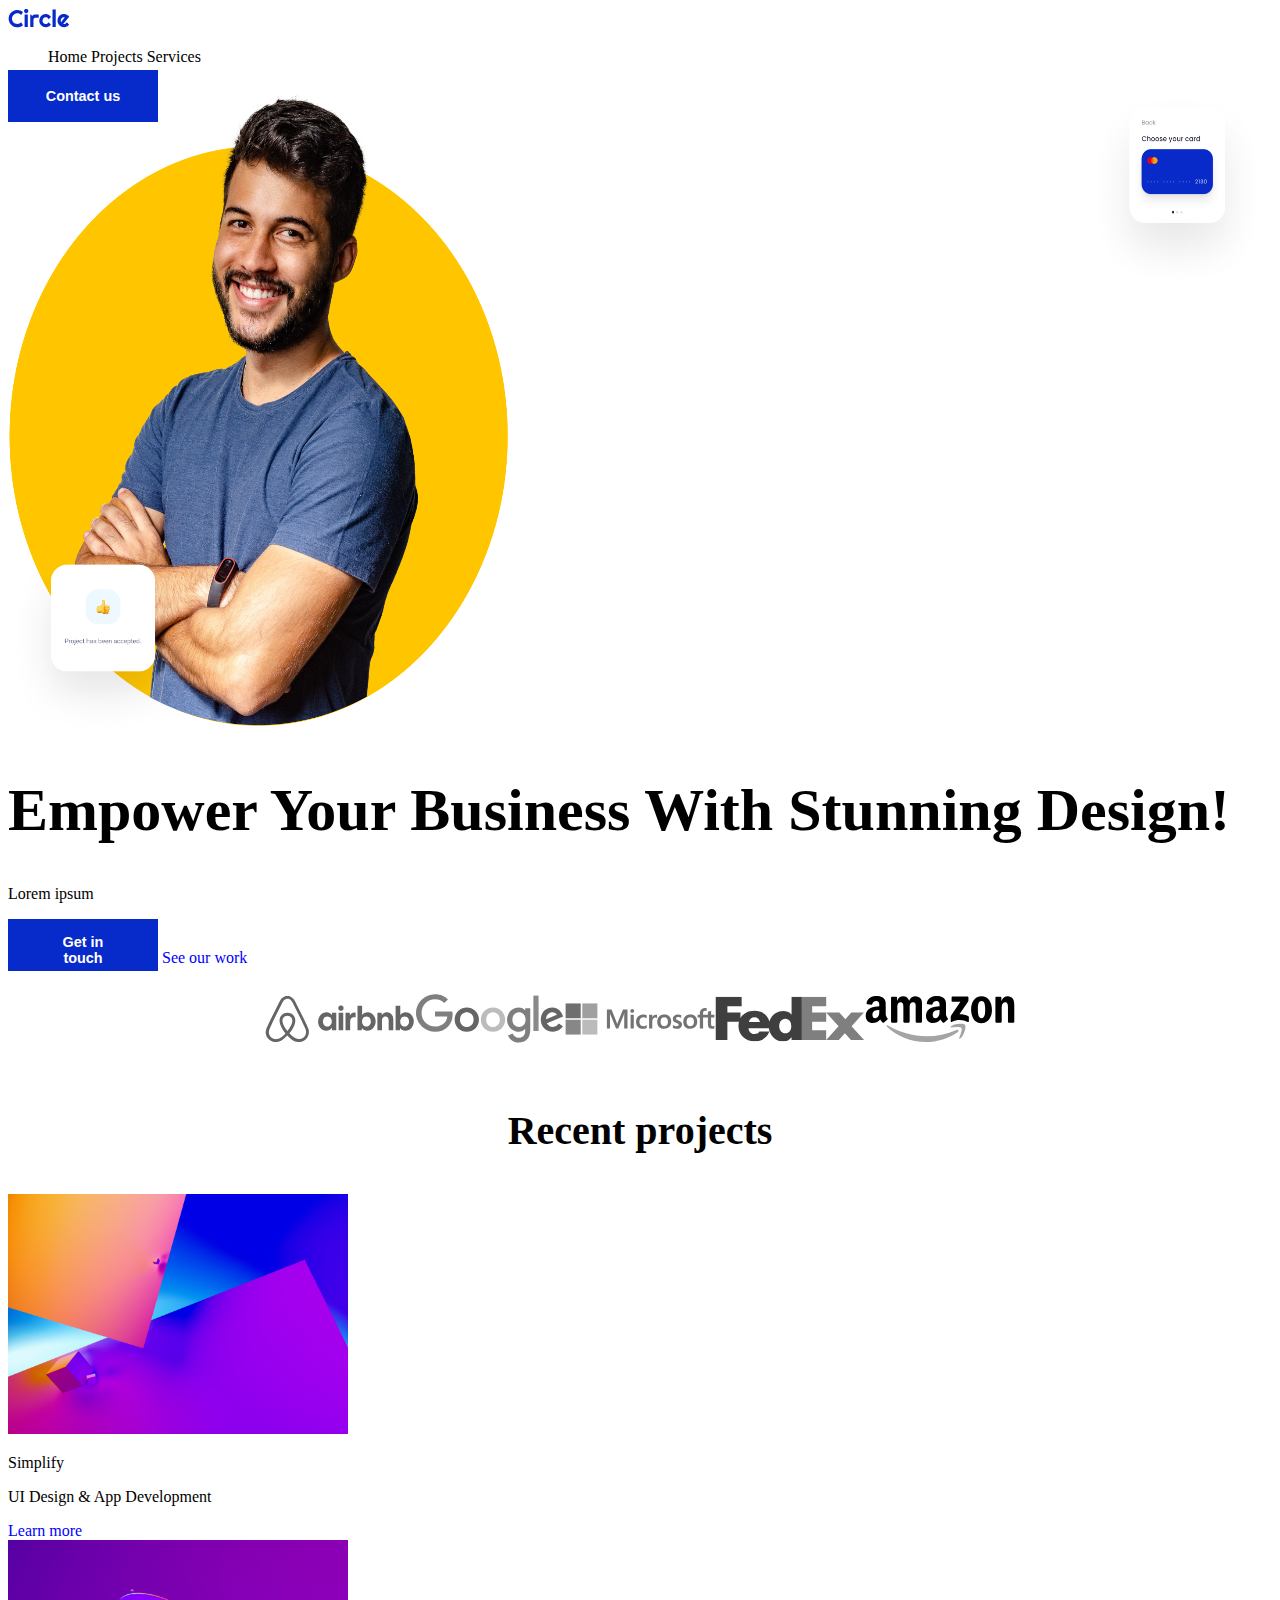
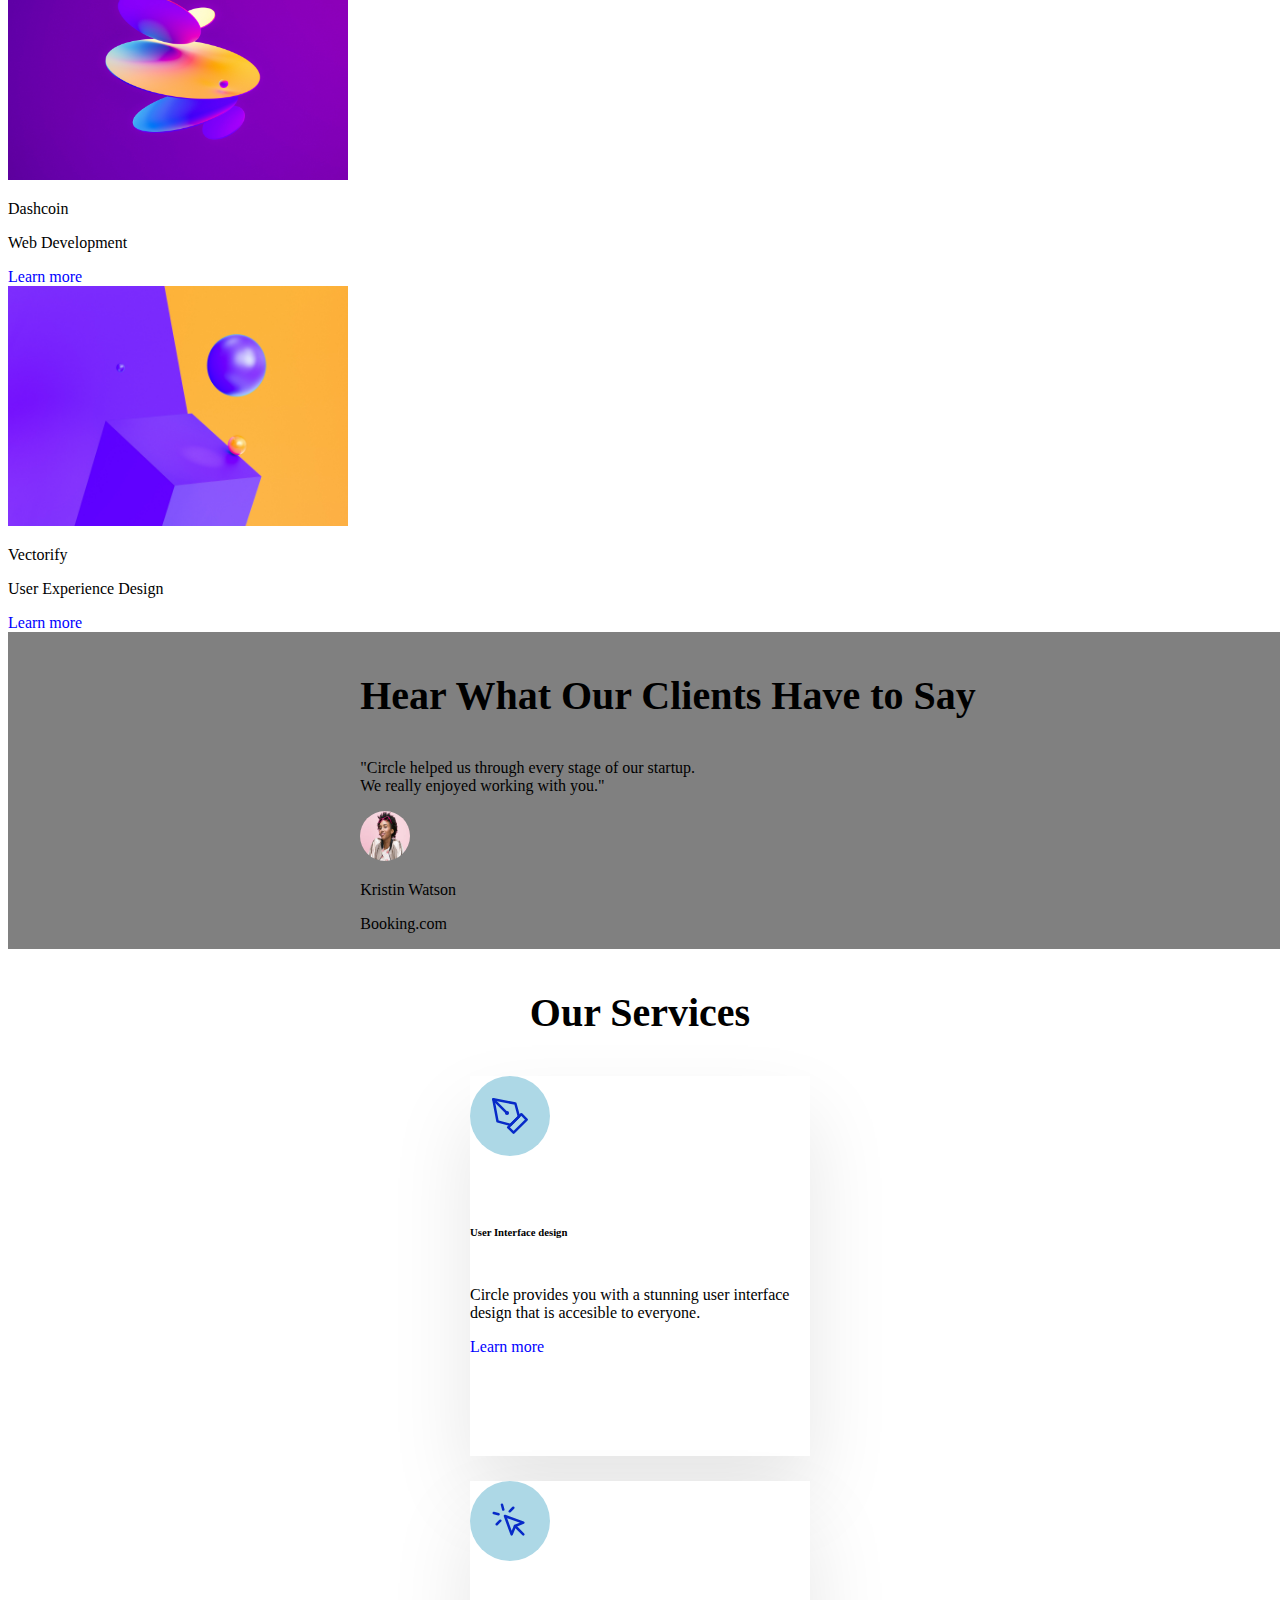
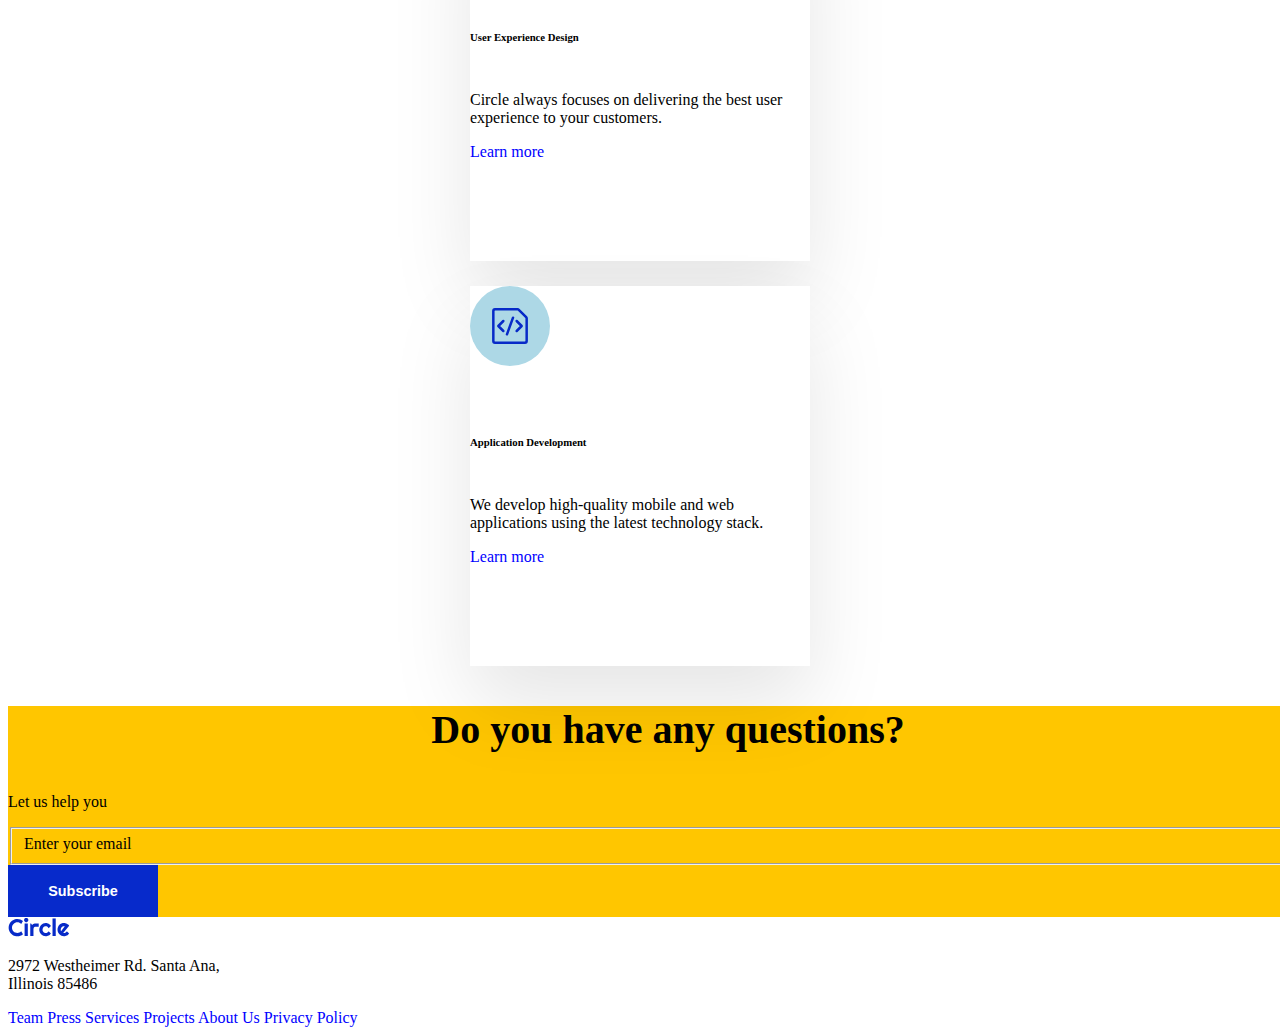
==== commit 5547d917: "working on mobile first" ====
--- a/index.html
+++ b/index.html
@@ -109,19 +109,19 @@
         <div class="service-examples">
           <div class="UI-design">
             <img src="project-assets\services-section\icons\1.svg">
-            <p clas="service-title">User Interface design</p>
+            <h6>User Interface design</h6>
             <p>Circle provides you with a stunning user interface design that is accesible to everyone.</p>
             <a href="#">Learn more</a>
           </div>
           <div class="UX-design">
             <img src="project-assets\services-section\icons\2.svg">
-            <p clas="service-title">User Experience Design</p>
+            <h6>User Experience Design</h6>
             <p>Circle always focuses on delivering the best user experience to your customers.</p>
             <a href="#">Learn more</a>
           </div>
           <div class="app-development">
             <img src="project-assets\services-section\icons\3.svg">
-            <p clas="service-title">Application Development</p>
+            <h6>Application Development</h6>
             <p>We develop high-quality mobile and web applications using the latest technology stack.</p>
             <a href="#">Learn more</a>
           </div>
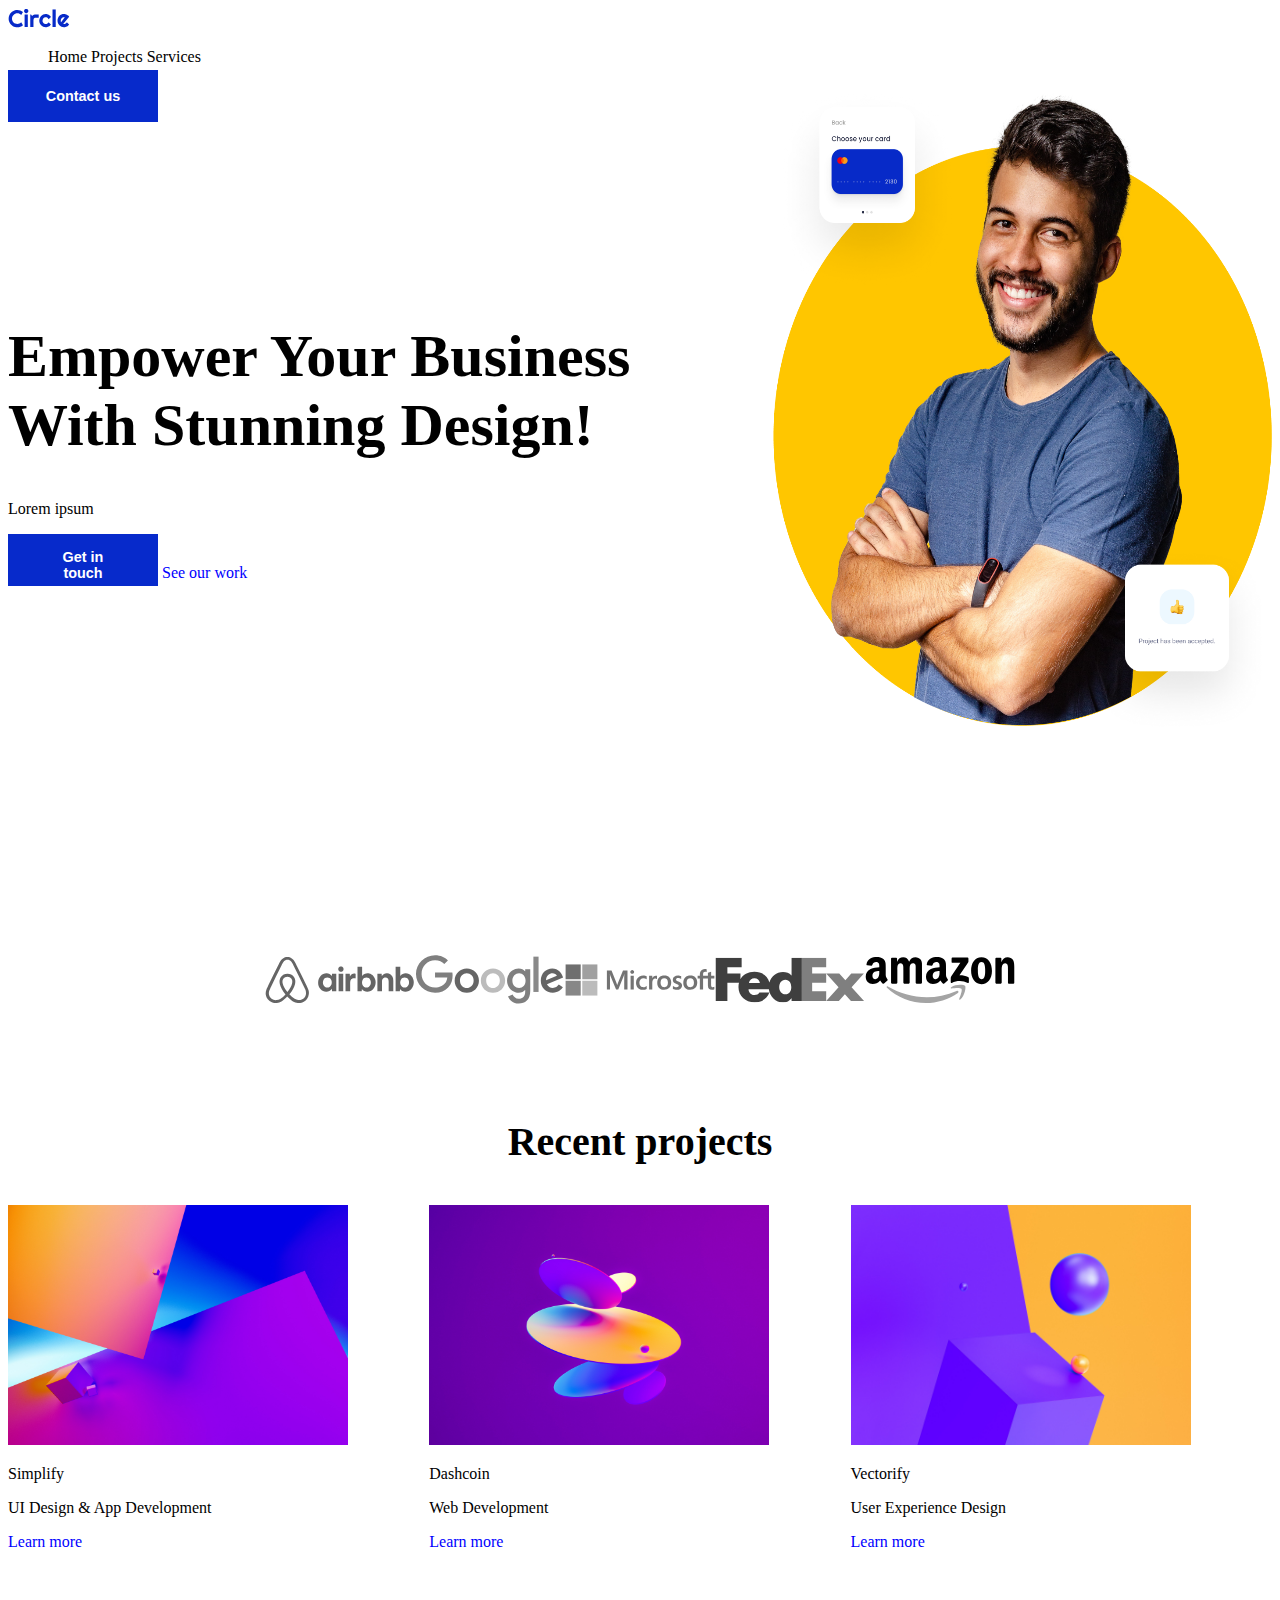
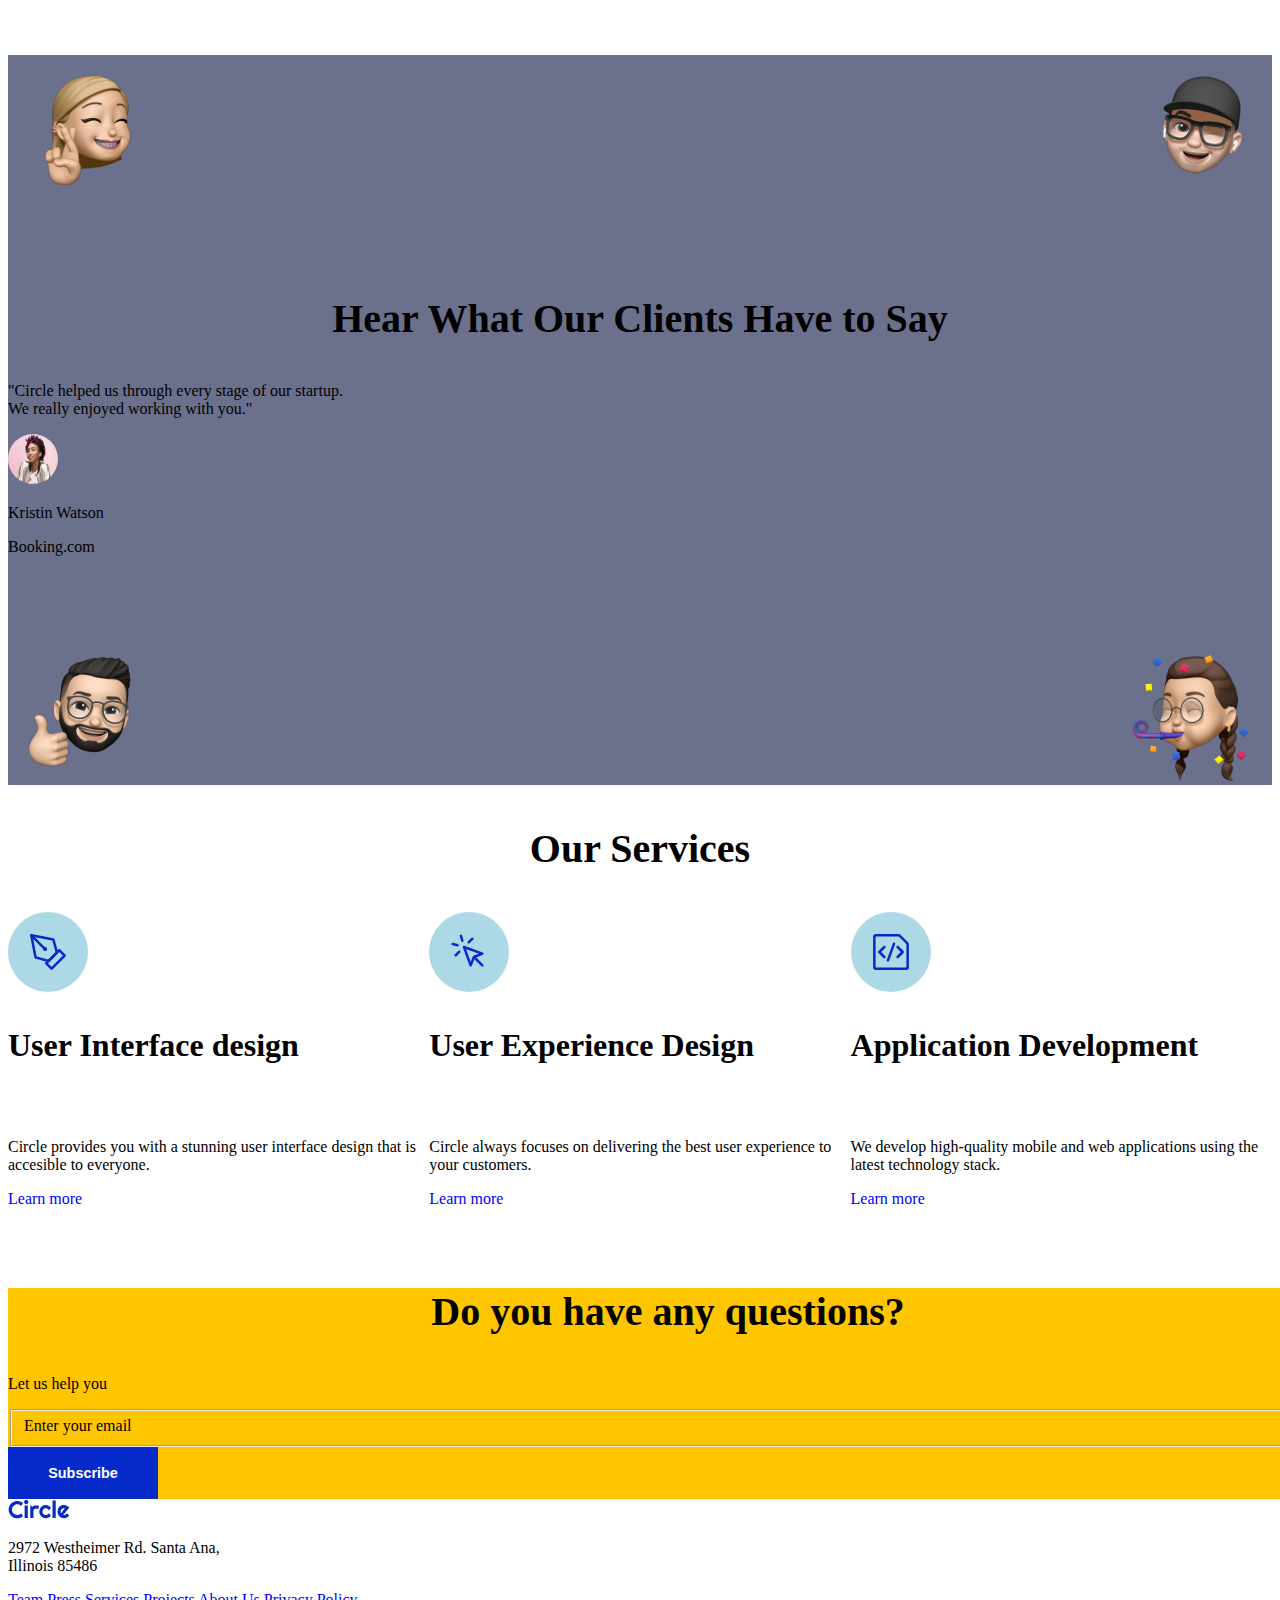
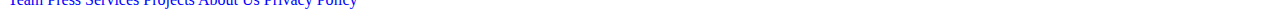
==== commit 41969ffb: "solving some css troubles" ====
--- a/index.html
+++ b/index.html
@@ -59,19 +59,19 @@
       <div class="container2">
         <h3>Recent projects</h3>
         <div class="project-examples">
-          <div class="simplify">
+          <div class="column">
             <img src="project-assets\projects-section\1.jpg">
             <p clas="project-title">Simplify</p>
             <p>UI Design & App Development</p>
             <a href="#">Learn more</a>
           </div>
-          <div class="dashcoin">
+          <div class="column">
             <img src="project-assets\projects-section\2.jpg">
             <p clas="project-title">Dashcoin</p>
             <p>Web Development</p>
             <a href="#">Learn more</a>
           </div>
-          <div class="vectorify">
+          <div class="column">
             <img src="project-assets\projects-section\3.jpg">
             <p clas="project-title">Vectorify</p>
             <p>User Experience Design</p>
@@ -107,19 +107,19 @@
       <div class="container-services">
         <h3>Our Services</h3>
         <div class="service-examples">
-          <div class="UI-design">
+          <div class="column">
             <img src="project-assets\services-section\icons\1.svg">
             <h6>User Interface design</h6>
             <p>Circle provides you with a stunning user interface design that is accesible to everyone.</p>
             <a href="#">Learn more</a>
           </div>
-          <div class="UX-design">
+          <div class="column">
             <img src="project-assets\services-section\icons\2.svg">
             <h6>User Experience Design</h6>
             <p>Circle always focuses on delivering the best user experience to your customers.</p>
             <a href="#">Learn more</a>
           </div>
-          <div class="app-development">
+          <div class="column">
             <img src="project-assets\services-section\icons\3.svg">
             <h6>Application Development</h6>
             <p>We develop high-quality mobile and web applications using the latest technology stack.</p>
